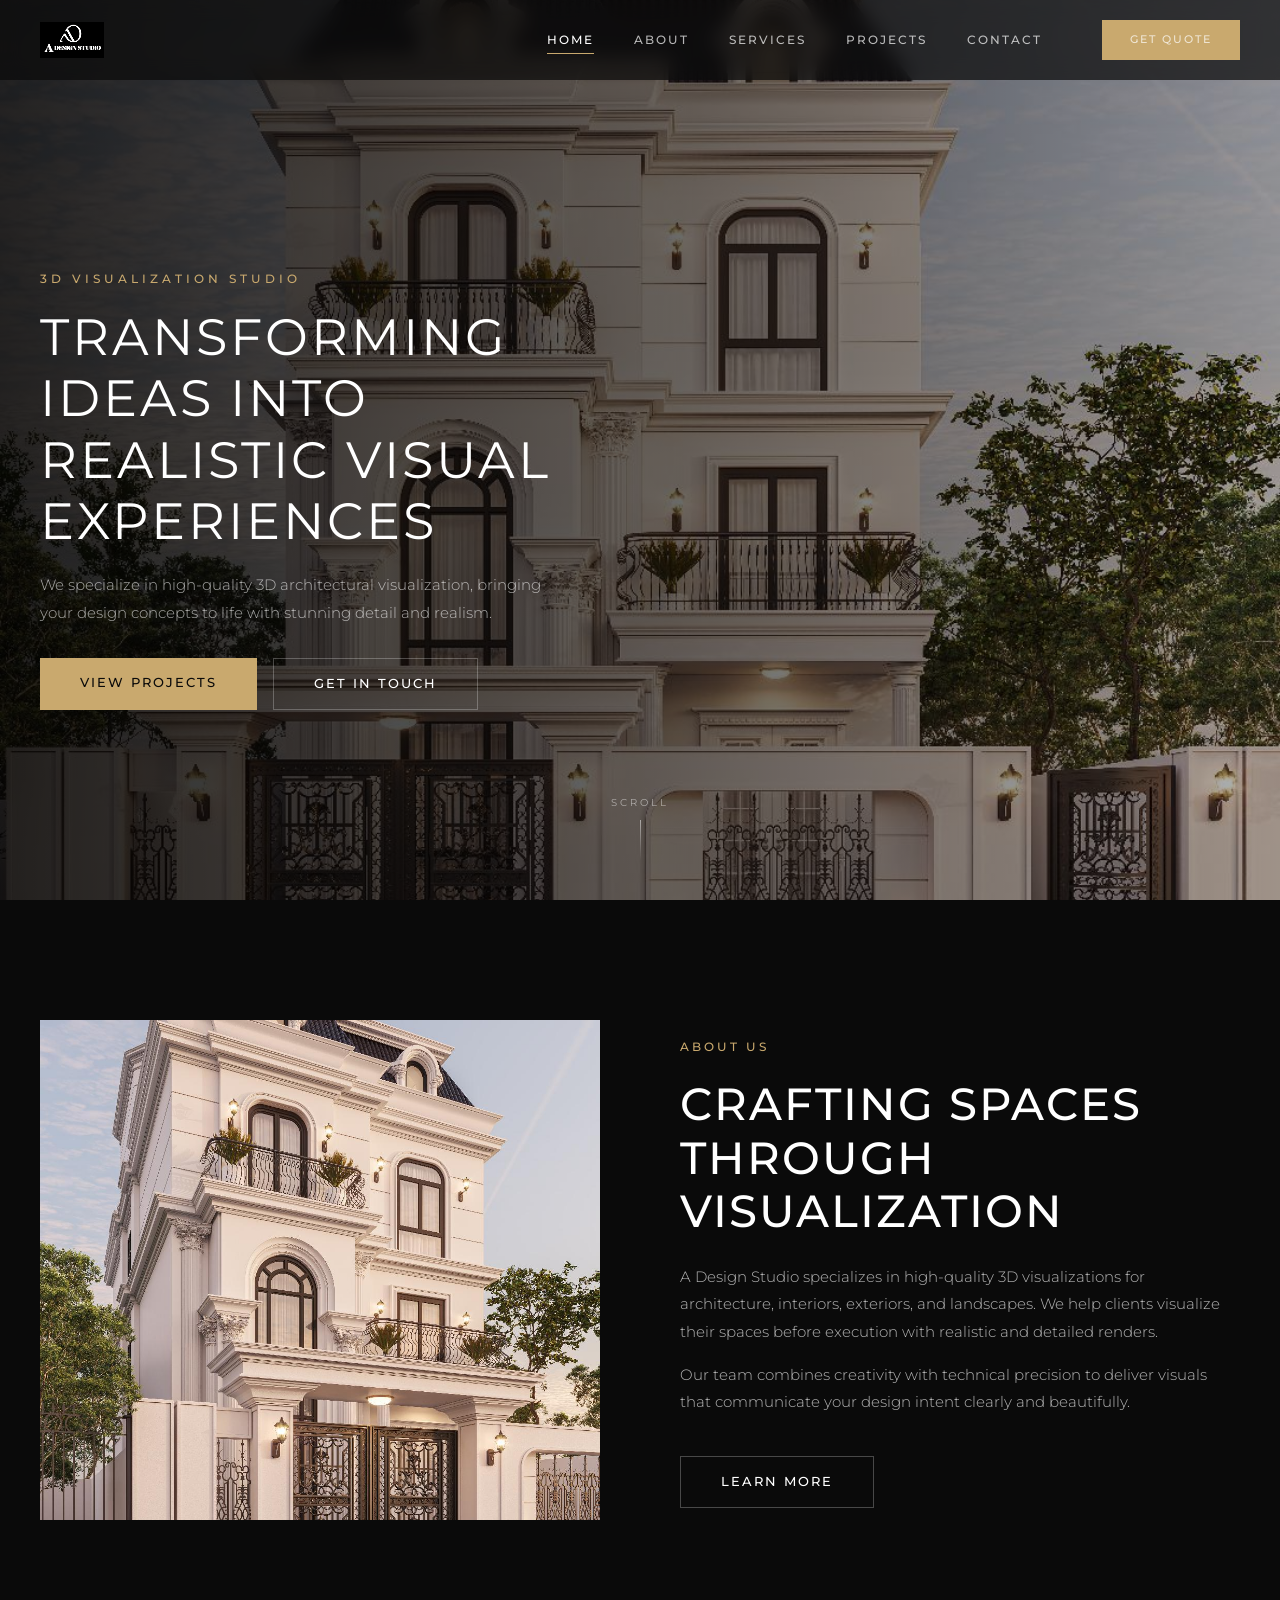
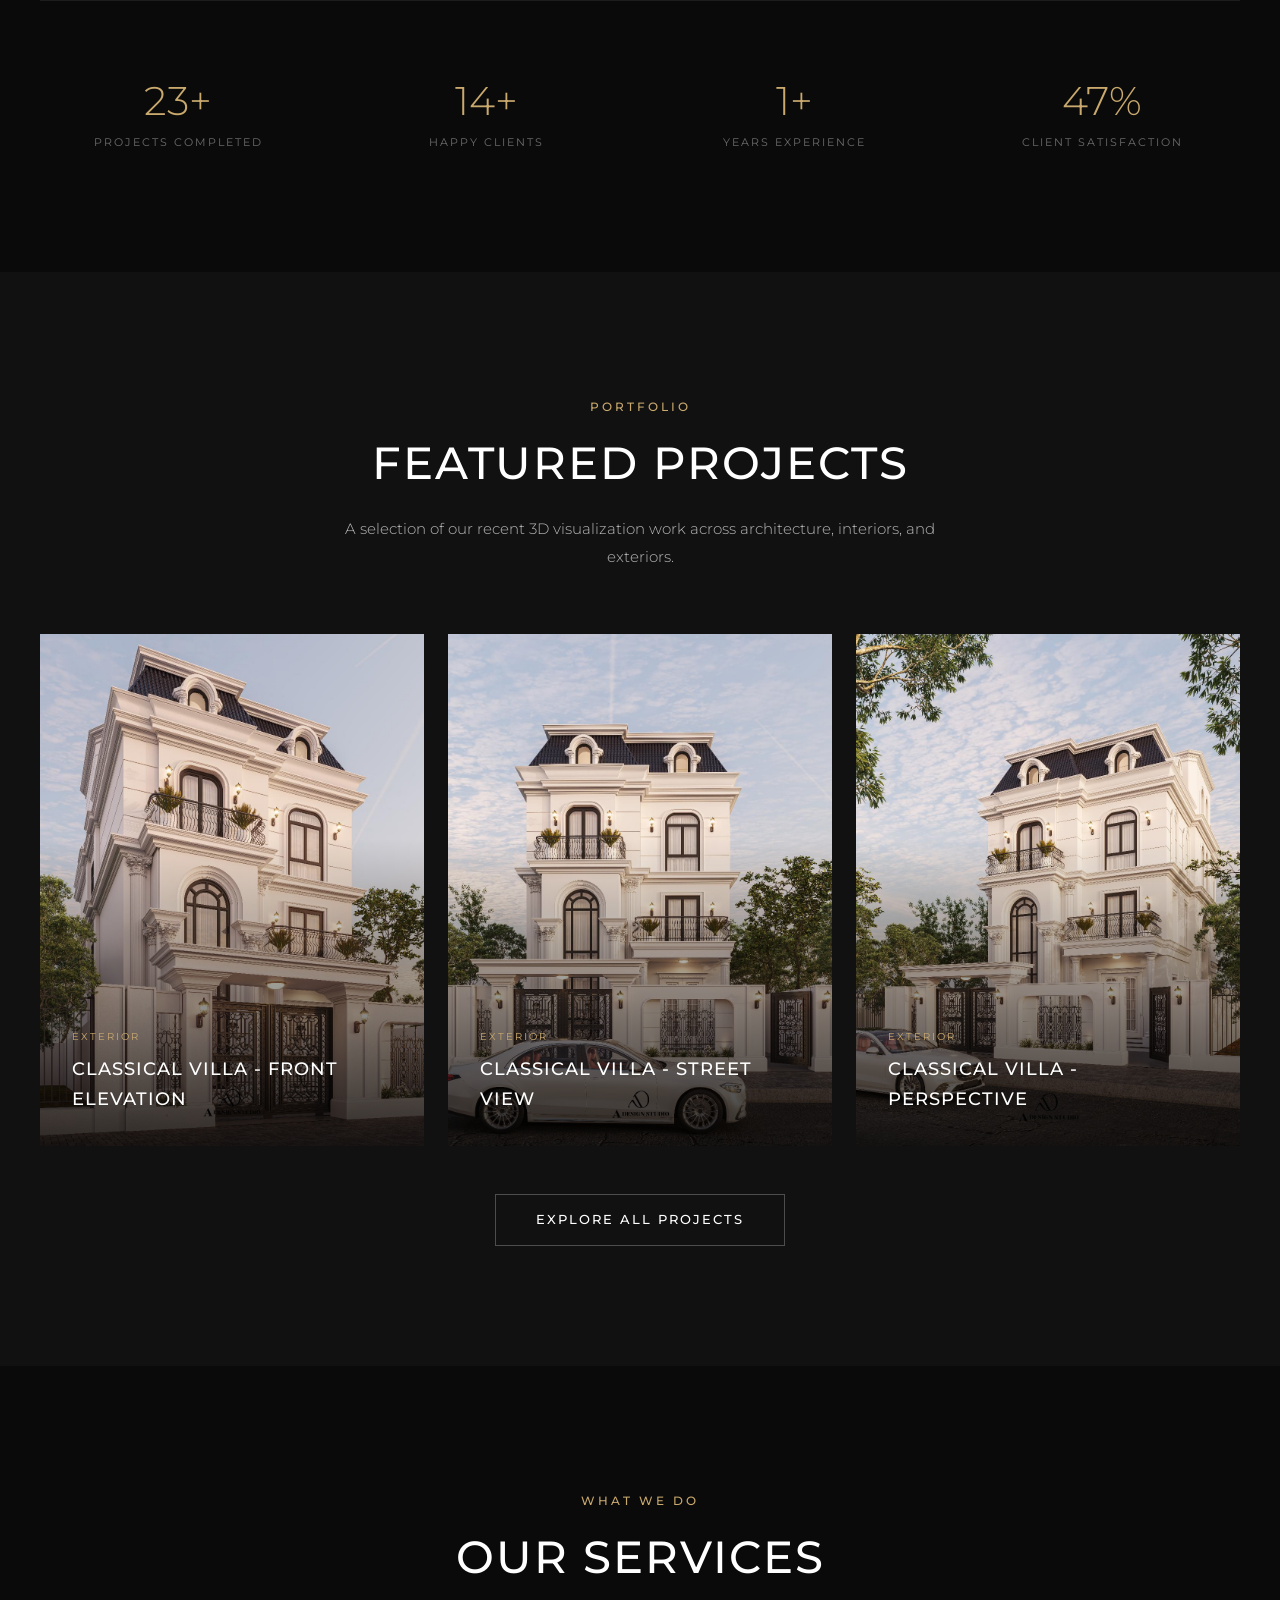
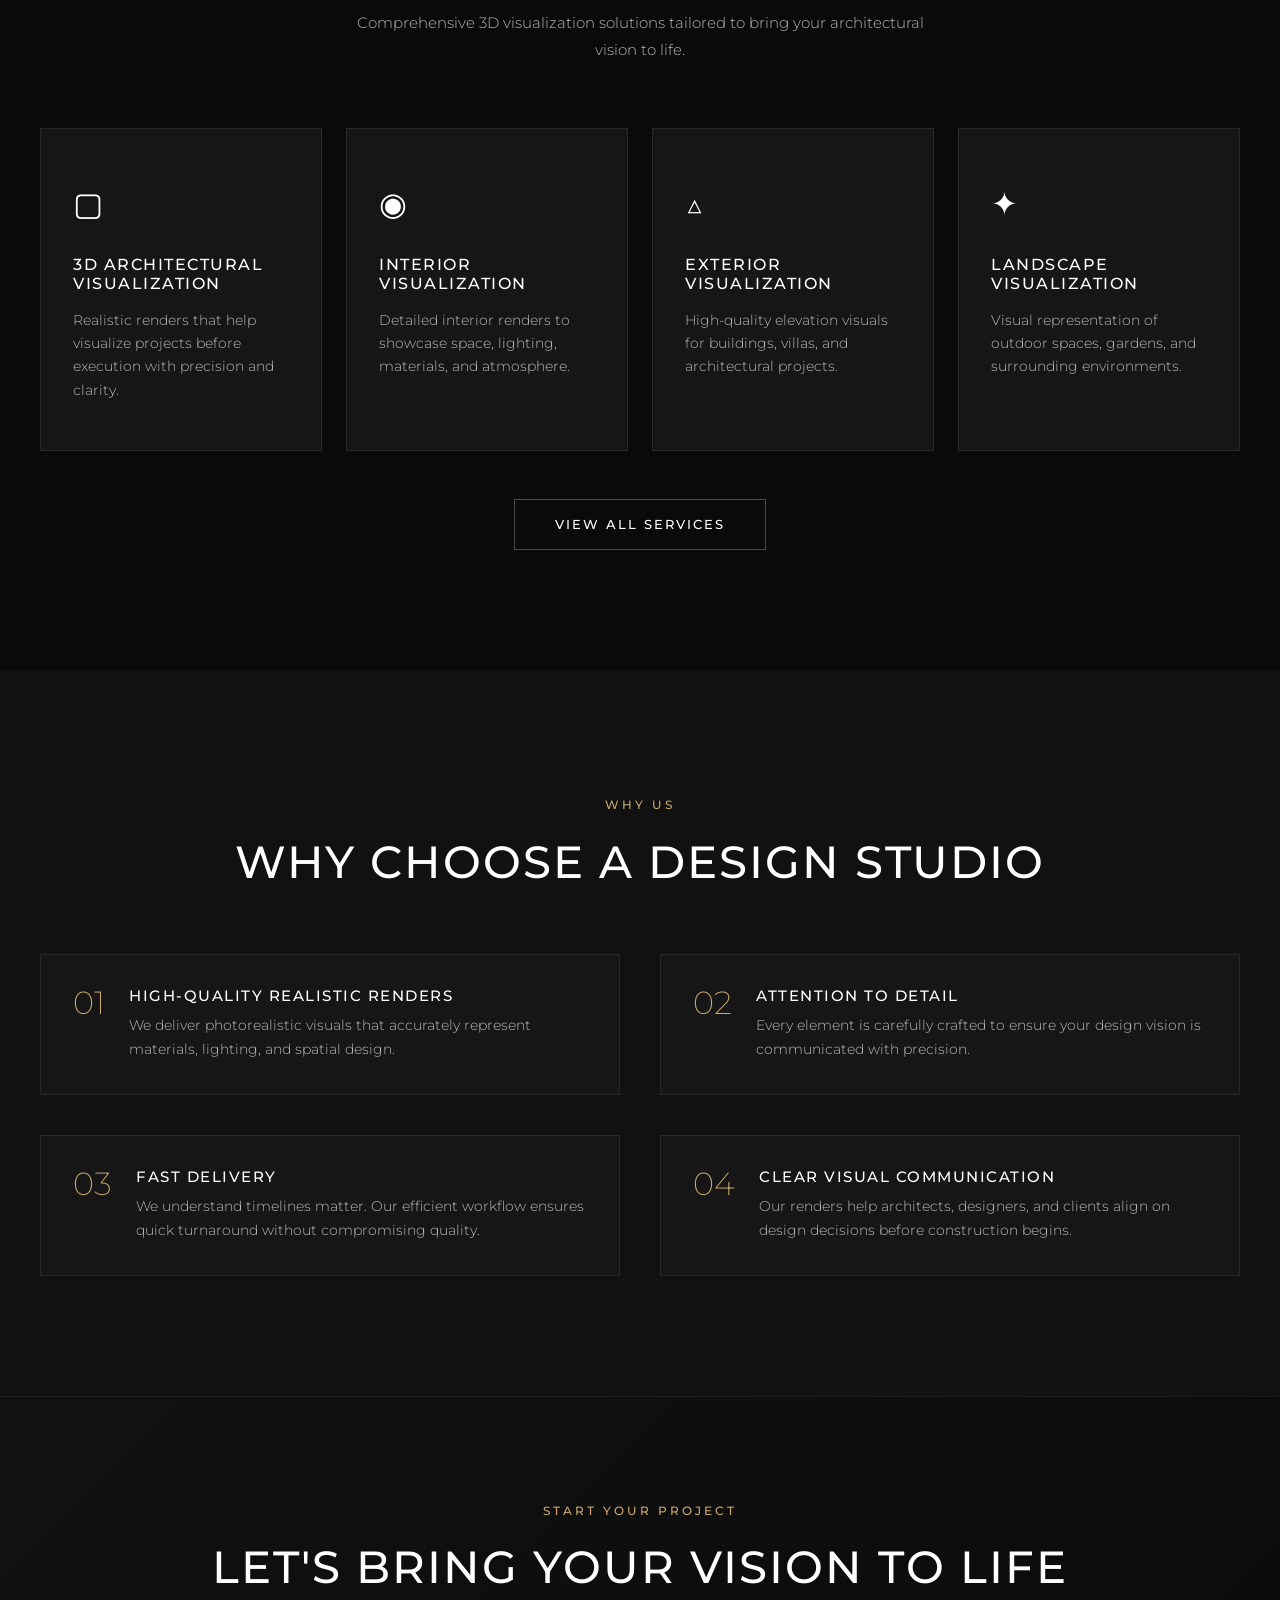
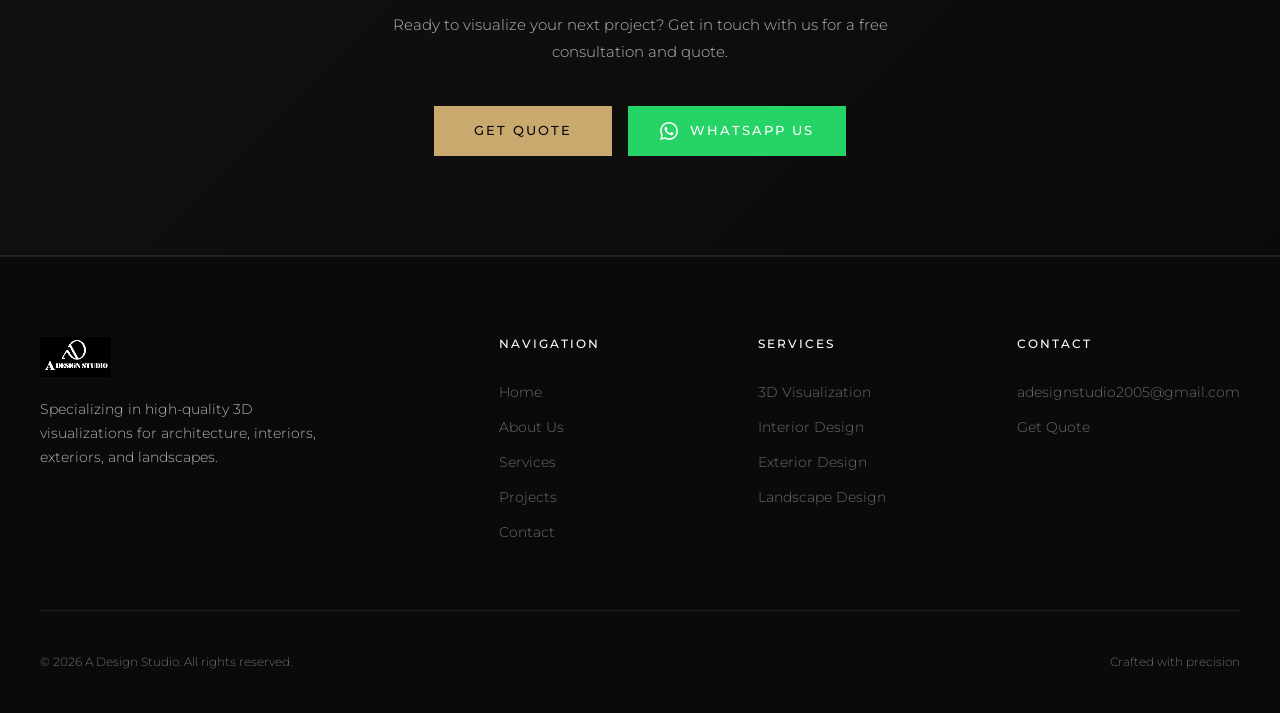
==== index.html @ 7d94bca8 "Add initial HTML structure and styles for the website, including About, Contact, Projects, Services " ====
<!DOCTYPE html>
<html lang="en">
<head>
  <meta charset="UTF-8">
  <meta name="viewport" content="width=device-width, initial-scale=1.0">
  <title>A Design Studio | 3D Architectural Visualization</title>
  <meta name="description" content="A Design Studio specializes in high-quality 3D visualizations for architecture, interiors, exteriors, and landscapes.">
  <link rel="preconnect" href="https://fonts.googleapis.com">
  <link rel="preconnect" href="https://fonts.gstatic.com" crossorigin>
  <link href="https://fonts.googleapis.com/css2?family=Montserrat:wght@200;300;400;500;600&display=swap" rel="stylesheet">
  <link rel="stylesheet" href="assets/css/style.css">
  <link rel="icon" href="assets/images/logo.jpg">
</head>
<body>

  <!-- Header -->
  <header class="header">
    <a href="index.html" class="header-logo">
      <img src="assets/images/logo.jpg" alt="A Design Studio">
    </a>
    <nav class="nav-links">
      <a href="index.html" class="active">Home</a>
      <a href="about.html">About</a>
      <a href="services.html">Services</a>
      <a href="projects.html">Projects</a>
      <a href="contact.html">Contact</a>
      <div class="nav-cta">
        <a href="contact.html" class="btn btn-primary">Get Quote</a>
      </div>
    </nav>
    <div class="hamburger">
      <span></span>
      <span></span>
      <span></span>
    </div>
  </header>

  <!-- Mobile Menu -->
  <div class="mobile-menu">
    <a href="index.html" class="active">Home</a>
    <a href="about.html">About</a>
    <a href="services.html">Services</a>
    <a href="projects.html">Projects</a>
    <a href="contact.html">Contact</a>
    <a href="contact.html" class="btn btn-primary" style="margin-top: 20px;">Get Quote</a>
  </div>

  <!-- Hero Section -->
  <section class="hero">
    <div class="hero-bg">
      <img src="assets/images/IMG_20260413_114241_477.jpg" alt="3D Architectural Visualization">
    </div>
    <div class="hero-content">
      <span class="hero-label">3D Visualization Studio</span>
      <h1>Transforming Ideas Into Realistic Visual Experiences</h1>
      <p>We specialize in high-quality 3D architectural visualization, bringing your design concepts to life with stunning detail and realism.</p>
      <div class="btn-group">
        <a href="projects.html" class="btn btn-primary">View Projects</a>
        <a href="contact.html" class="btn btn-outline">Get In Touch</a>
      </div>
    </div>
    <div class="scroll-indicator">
      <span>Scroll</span>
      <div class="line"></div>
    </div>
  </section>

  <!-- Studio Introduction -->
  <section class="section">
    <div class="container">
      <div class="intro-grid">
        <div class="intro-image fade-in-left">
          <img src="assets/images/IMG_20260413_114236_770.jpg" alt="A Design Studio Work">
        </div>
        <div class="intro-text fade-in-right">
          <span class="section-label">About Us</span>
          <h2>Crafting Spaces Through Visualization</h2>
          <p>A Design Studio specializes in high-quality 3D visualizations for architecture, interiors, exteriors, and landscapes. We help clients visualize their spaces before execution with realistic and detailed renders.</p>
          <p>Our team combines creativity with technical precision to deliver visuals that communicate your design intent clearly and beautifully.</p>
          <a href="about.html" class="btn btn-outline">Learn More</a>
        </div>
      </div>

      <!-- Stats -->
      <div class="stats-row">
        <div class="stat-item fade-in delay-1">
          <div class="stat-number" data-count="50" data-suffix="+">0</div>
          <div class="stat-label">Projects Completed</div>
        </div>
        <div class="stat-item fade-in delay-2">
          <div class="stat-number" data-count="30" data-suffix="+">0</div>
          <div class="stat-label">Happy Clients</div>
        </div>
        <div class="stat-item fade-in delay-3">
          <div class="stat-number" data-count="3" data-suffix="+">0</div>
          <div class="stat-label">Years Experience</div>
        </div>
        <div class="stat-item fade-in delay-4">
          <div class="stat-number" data-count="100" data-suffix="%">0</div>
          <div class="stat-label">Client Satisfaction</div>
        </div>
      </div>
    </div>
  </section>

  <!-- Featured Projects -->
  <section class="section section-alt">
    <div class="container">
      <div class="section-header center fade-in">
        <span class="section-label">Portfolio</span>
        <h2 class="section-title">Featured Projects</h2>
        <p class="section-desc">A selection of our recent 3D visualization work across architecture, interiors, and exteriors.</p>
      </div>
      <div class="projects-showcase">
        <div class="project-card fade-in delay-1">
          <img src="assets/images/IMG_20260413_114236_770.jpg" alt="Interior Visualization">
          <div class="project-overlay">
            <span class="project-category">Exterior</span>
            <span class="project-title">Classical Villa - Front Elevation</span>
          </div>
        </div>
        <div class="project-card fade-in delay-2">
          <img src="assets/images/IMG_20260413_114241_477.jpg" alt="Exterior Visualization">
          <div class="project-overlay">
            <span class="project-category">Exterior</span>
            <span class="project-title">Classical Villa - Street View</span>
          </div>
        </div>
        <div class="project-card fade-in delay-3">
          <img src="assets/images/IMG_20260413_152232_942.jpg" alt="Landscape Visualization">
          <div class="project-overlay">
            <span class="project-category">Exterior</span>
            <span class="project-title">Classical Villa - Perspective</span>
          </div>
        </div>
      </div>
      <div style="text-align: center; margin-top: 48px;" class="fade-in">
        <a href="projects.html" class="btn btn-outline">Explore All Projects</a>
      </div>
    </div>
  </section>

  <!-- Services Snapshot -->
  <section class="section">
    <div class="container">
      <div class="section-header center fade-in">
        <span class="section-label">What We Do</span>
        <h2 class="section-title">Our Services</h2>
        <p class="section-desc">Comprehensive 3D visualization solutions tailored to bring your architectural vision to life.</p>
      </div>
      <div class="services-grid">
        <div class="service-card fade-in delay-1">
          <span class="service-icon">&#9634;</span>
          <h3>3D Architectural Visualization</h3>
          <p>Realistic renders that help visualize projects before execution with precision and clarity.</p>
        </div>
        <div class="service-card fade-in delay-2">
          <span class="service-icon">&#9673;</span>
          <h3>Interior Visualization</h3>
          <p>Detailed interior renders to showcase space, lighting, materials, and atmosphere.</p>
        </div>
        <div class="service-card fade-in delay-3">
          <span class="service-icon">&#9651;</span>
          <h3>Exterior Visualization</h3>
          <p>High-quality elevation visuals for buildings, villas, and architectural projects.</p>
        </div>
        <div class="service-card fade-in delay-4">
          <span class="service-icon">&#10022;</span>
          <h3>Landscape Visualization</h3>
          <p>Visual representation of outdoor spaces, gardens, and surrounding environments.</p>
        </div>
      </div>
      <div style="text-align: center; margin-top: 48px;" class="fade-in">
        <a href="services.html" class="btn btn-outline">View All Services</a>
      </div>
    </div>
  </section>

  <!-- Why Choose Us -->
  <section class="section section-alt">
    <div class="container">
      <div class="section-header center fade-in">
        <span class="section-label">Why Us</span>
        <h2 class="section-title">Why Choose A Design Studio</h2>
      </div>
      <div class="features-grid">
        <div class="feature-item fade-in delay-1">
          <span class="feature-num">01</span>
          <div class="feature-content">
            <h3>High-Quality Realistic Renders</h3>
            <p>We deliver photorealistic visuals that accurately represent materials, lighting, and spatial design.</p>
          </div>
        </div>
        <div class="feature-item fade-in delay-2">
          <span class="feature-num">02</span>
          <div class="feature-content">
            <h3>Attention to Detail</h3>
            <p>Every element is carefully crafted to ensure your design vision is communicated with precision.</p>
          </div>
        </div>
        <div class="feature-item fade-in delay-3">
          <span class="feature-num">03</span>
          <div class="feature-content">
            <h3>Fast Delivery</h3>
            <p>We understand timelines matter. Our efficient workflow ensures quick turnaround without compromising quality.</p>
          </div>
        </div>
        <div class="feature-item fade-in delay-4">
          <span class="feature-num">04</span>
          <div class="feature-content">
            <h3>Clear Visual Communication</h3>
            <p>Our renders help architects, designers, and clients align on design decisions before construction begins.</p>
          </div>
        </div>
      </div>
    </div>
  </section>

  <!-- CTA Banner -->
  <section class="cta-banner">
    <div class="container fade-in">
      <span class="section-label">Start Your Project</span>
      <h2>Let's Bring Your Vision to Life</h2>
      <p>Ready to visualize your next project? Get in touch with us for a free consultation and quote.</p>
      <div class="btn-group" style="justify-content: center;">
        <a href="contact.html" class="btn btn-primary">Get Quote</a>
        <a href="https://wa.me/919427171408" target="_blank" class="whatsapp-btn">
          <svg width="18" height="18" viewBox="0 0 24 24" fill="currentColor"><path d="M17.472 14.382c-.297-.149-1.758-.867-2.03-.967-.273-.099-.471-.148-.67.15-.197.297-.767.966-.94 1.164-.173.199-.347.223-.644.075-.297-.15-1.255-.463-2.39-1.475-.883-.788-1.48-1.761-1.653-2.059-.173-.297-.018-.458.13-.606.134-.133.298-.347.446-.52.149-.174.198-.298.298-.497.099-.198.05-.371-.025-.52-.075-.149-.669-1.612-.916-2.207-.242-.579-.487-.5-.669-.51-.173-.008-.371-.01-.57-.01-.198 0-.52.074-.792.372-.272.297-1.04 1.016-1.04 2.479 0 1.462 1.065 2.875 1.213 3.074.149.198 2.096 3.2 5.077 4.487.709.306 1.262.489 1.694.625.712.227 1.36.195 1.871.118.571-.085 1.758-.719 2.006-1.413.248-.694.248-1.289.173-1.413-.074-.124-.272-.198-.57-.347m-5.421 7.403h-.004a9.87 9.87 0 01-5.031-1.378l-.361-.214-3.741.982.998-3.648-.235-.374a9.86 9.86 0 01-1.51-5.26c.001-5.45 4.436-9.884 9.888-9.884 2.64 0 5.122 1.03 6.988 2.898a9.825 9.825 0 012.893 6.994c-.003 5.45-4.437 9.884-9.885 9.884m8.413-18.297A11.815 11.815 0 0012.05 0C5.495 0 .16 5.335.157 11.892c0 2.096.547 4.142 1.588 5.945L.057 24l6.305-1.654a11.882 11.882 0 005.683 1.448h.005c6.554 0 11.89-5.335 11.893-11.893a11.821 11.821 0 00-3.48-8.413z"/></svg>
          WhatsApp Us
        </a>
      </div>
    </div>
  </section>

  <!-- Footer -->
  <footer class="footer">
    <div class="container">
      <div class="footer-grid">
        <div class="footer-brand">
          <img src="assets/images/logo.jpg" alt="A Design Studio">
          <p>Specializing in high-quality 3D visualizations for architecture, interiors, exteriors, and landscapes.</p>
        </div>
        <div class="footer-col">
          <h4>Navigation</h4>
          <a href="index.html">Home</a>
          <a href="about.html">About Us</a>
          <a href="services.html">Services</a>
          <a href="projects.html">Projects</a>
          <a href="contact.html">Contact</a>
        </div>
        <div class="footer-col">
          <h4>Services</h4>
          <a href="services.html">3D Visualization</a>
          <a href="services.html">Interior Design</a>
          <a href="services.html">Exterior Design</a>
          <a href="services.html">Landscape Design</a>
        </div>
        <div class="footer-col">
          <h4>Contact</h4>
          <a href="mailto:adesignstudio2005@gmail.com">adesignstudio2005@gmail.com</a>
          <a href="contact.html">Get Quote</a>
        </div>
      </div>
      <div class="footer-bottom">
        <p>&copy; 2026 A Design Studio. All rights reserved.</p>
        <p>Crafted with precision</p>
      </div>
    </div>
  </footer>

  <script src="assets/js/main.js"></script>
</body>
</html>
---- assets/css/style.css ----
/* ========================================
   A DESIGN STUDIO - Main Stylesheet
   Dark, Minimal, Luxury Aesthetic
   ======================================== */

/* --- Reset & Base --- */
*, *::before, *::after {
  margin: 0;
  padding: 0;
  box-sizing: border-box;
}

:root {
  --bg-primary: #0a0a0a;
  --bg-secondary: #111111;
  --bg-card: #161616;
  --text-primary: #ffffff;
  --text-secondary: rgba(255, 255, 255, 0.7);
  --text-muted: rgba(255, 255, 255, 0.4);
  --accent: #c9a96e;
  --accent-hover: #dbbe85;
  --border: rgba(255, 255, 255, 0.08);
  --font: 'Montserrat', Arial, sans-serif;
  --transition: 0.3s ease;
  --header-height: 80px;
}

html {
  scroll-behavior: smooth;
  font-size: 16px;
}

body {
  font-family: var(--font);
  background: var(--bg-primary);
  color: var(--text-primary);
  line-height: 1.7;
  overflow-x: hidden;
  -webkit-font-smoothing: antialiased;
}

a {
  text-decoration: none;
  color: inherit;
  transition: color var(--transition);
}

ul, ol {
  list-style: none;
}

img {
  max-width: 100%;
  display: block;
}

.container {
  max-width: 1280px;
  margin: 0 auto;
  padding: 0 40px;
}

/* --- Typography --- */
h1, h2, h3, h4, h5 {
  font-weight: 500;
  line-height: 1.2;
  letter-spacing: 1px;
}

h1 {
  font-size: clamp(2.2rem, 5vw, 4rem);
  text-transform: uppercase;
  letter-spacing: 3px;
}

h2 {
  font-size: clamp(1.8rem, 3.5vw, 2.8rem);
  text-transform: uppercase;
  letter-spacing: 2px;
}

h3 {
  font-size: clamp(1.1rem, 2vw, 1.4rem);
  text-transform: uppercase;
  letter-spacing: 1.5px;
}

p {
  color: var(--text-secondary);
  font-weight: 300;
  font-size: 0.95rem;
  line-height: 1.8;
}

.section-label {
  font-size: 0.75rem;
  text-transform: uppercase;
  letter-spacing: 3px;
  color: var(--accent);
  font-weight: 500;
  margin-bottom: 20px;
  display: inline-block;
}

.section-title {
  margin-bottom: 24px;
}

.section-desc {
  max-width: 600px;
}

/* --- Buttons --- */
.btn {
  display: inline-block;
  padding: 14px 40px;
  font-family: var(--font);
  font-size: 0.8rem;
  font-weight: 500;
  text-transform: uppercase;
  letter-spacing: 2px;
  border: none;
  cursor: pointer;
  transition: all var(--transition);
}

.btn-primary {
  background: var(--accent);
  color: var(--bg-primary);
}

.btn-primary:hover {
  background: var(--accent-hover);
}

.btn-outline {
  background: transparent;
  color: var(--text-primary);
  border: 1px solid rgba(255, 255, 255, 0.25);
}

.btn-outline:hover {
  border-color: var(--accent);
  color: var(--accent);
}

.btn-group {
  display: flex;
  gap: 16px;
  flex-wrap: wrap;
}

/* --- Header / Navigation --- */
.header {
  position: fixed;
  top: 0;
  left: 0;
  width: 100%;
  z-index: 1000;
  padding: 0 40px;
  height: var(--header-height);
  display: flex;
  align-items: center;
  justify-content: space-between;
  background: rgba(10, 10, 10, 0.7);
  backdrop-filter: blur(10px);
  transition: background var(--transition), box-shadow var(--transition);
}

.header.scrolled {
  background: rgba(10, 10, 10, 0.95);
  backdrop-filter: blur(20px);
  box-shadow: 0 1px 0 var(--border);
}

.header-logo img {
  height: 36px;
  filter: invert(1) brightness(2);
  transition: opacity var(--transition);
}

.header-logo:hover img {
  opacity: 0.8;
}

.nav-links {
  display: flex;
  align-items: center;
  gap: 40px;
}

.nav-links a {
  font-size: 0.75rem;
  text-transform: uppercase;
  letter-spacing: 2px;
  font-weight: 500;
  color: var(--text-secondary);
  position: relative;
  padding: 4px 0;
}

.nav-links a::after {
  content: '';
  position: absolute;
  bottom: 0;
  left: 0;
  width: 0;
  height: 1px;
  background: var(--accent);
  transition: width var(--transition);
}

.nav-links a:hover,
.nav-links a.active {
  color: var(--text-primary);
}

.nav-links a:hover::after,
.nav-links a.active::after {
  width: 100%;
}

.nav-cta {
  margin-left: 20px;
}

.nav-cta .btn {
  padding: 10px 28px;
  font-size: 0.7rem;
}

/* Hamburger */
.hamburger {
  display: none;
  flex-direction: column;
  justify-content: center;
  align-items: center;
  width: 32px;
  height: 32px;
  cursor: pointer;
  gap: 6px;
  z-index: 1001;
}

.hamburger span {
  display: block;
  width: 24px;
  height: 1.5px;
  background: var(--text-primary);
  transition: all var(--transition);
  transform-origin: center;
}

.hamburger.active span:nth-child(1) {
  transform: rotate(45deg) translate(5px, 5px);
}

.hamburger.active span:nth-child(2) {
  opacity: 0;
}

.hamburger.active span:nth-child(3) {
  transform: rotate(-45deg) translate(5px, -5px);
}

/* Mobile menu */
.mobile-menu {
  display: none;
  position: fixed;
  top: 0;
  left: 0;
  width: 100%;
  height: 100vh;
  background: rgba(10, 10, 10, 0.98);
  backdrop-filter: blur(20px);
  z-index: 999;
  flex-direction: column;
  align-items: center;
  justify-content: center;
  gap: 36px;
  opacity: 0;
  pointer-events: none;
  transition: opacity 0.4s ease;
}

.mobile-menu.open {
  opacity: 1;
  pointer-events: all;
}

.mobile-menu a {
  font-size: 1.4rem;
  text-transform: uppercase;
  letter-spacing: 4px;
  font-weight: 400;
  color: var(--text-secondary);
  transition: color var(--transition);
}

.mobile-menu a:hover,
.mobile-menu a.active {
  color: var(--accent);
}

/* --- Hero Section --- */
.hero {
  position: relative;
  height: 100vh;
  min-height: 600px;
  display: flex;
  align-items: center;
  justify-content: flex-start;
  padding-top: var(--header-height);
  overflow: hidden;
}

.hero-bg {
  position: absolute;
  inset: 0;
  z-index: 0;
}

.hero-bg img {
  width: 100%;
  height: 100%;
  object-fit: cover;
  object-position: center;
}

.hero-bg::after {
  content: '';
  position: absolute;
  inset: 0;
  background: linear-gradient(
    to right,
    rgba(0, 0, 0, 0.85) 0%,
    rgba(0, 0, 0, 0.6) 50%,
    rgba(0, 0, 0, 0.3) 100%
  );
}

.hero-content {
  position: relative;
  z-index: 1;
  max-width: 700px;
  padding: 0 40px;
}

.hero-label {
  font-size: 0.72rem;
  text-transform: uppercase;
  letter-spacing: 4px;
  color: var(--accent);
  font-weight: 500;
  margin-bottom: 16px;
  display: block;
}

.hero h1 {
  margin-bottom: 20px;
  font-weight: 400;
  font-size: clamp(1.8rem, 4vw, 3.2rem);
}

.hero p {
  font-size: 0.95rem;
  max-width: 520px;
  margin-bottom: 32px;
  color: rgba(255, 255, 255, 0.65);
}

.hero .btn-group {
  margin-top: 8px;
}

/* Hero scroll indicator */
.scroll-indicator {
  position: absolute;
  bottom: 40px;
  left: 50%;
  transform: translateX(-50%);
  z-index: 1;
  display: flex;
  flex-direction: column;
  align-items: center;
  gap: 8px;
  opacity: 0.5;
  animation: pulse 2s ease-in-out infinite;
}

.scroll-indicator span {
  font-size: 0.65rem;
  text-transform: uppercase;
  letter-spacing: 3px;
}

.scroll-indicator .line {
  width: 1px;
  height: 40px;
  background: linear-gradient(to bottom, var(--text-primary), transparent);
}

@keyframes pulse {
  0%, 100% { opacity: 0.5; }
  50% { opacity: 1; }
}

/* --- Sections --- */
.section {
  padding: 120px 0;
}

.section-alt {
  background: var(--bg-secondary);
}

.section-header {
  margin-bottom: 64px;
}

.section-header.center {
  text-align: center;
}

.section-header.center .section-desc {
  margin: 0 auto;
}

/* --- Studio Intro (Home) --- */
.intro-grid {
  display: grid;
  grid-template-columns: 1fr 1fr;
  gap: 80px;
  align-items: center;
}

.intro-image {
  position: relative;
  overflow: hidden;
}

.intro-image img {
  width: 100%;
  height: 500px;
  object-fit: cover;
  transition: transform 0.6s ease;
}

.intro-image:hover img {
  transform: scale(1.03);
}

.intro-image::before {
  content: '';
  position: absolute;
  top: -20px;
  left: -20px;
  width: 100px;
  height: 100px;
  border-top: 1px solid var(--accent);
  border-left: 1px solid var(--accent);
  z-index: 1;
  opacity: 0.4;
}

.intro-text h2 {
  margin-bottom: 24px;
}

.intro-text p {
  margin-bottom: 16px;
}

.intro-text .btn {
  margin-top: 24px;
}

/* Stats */
.stats-row {
  display: grid;
  grid-template-columns: repeat(4, 1fr);
  gap: 32px;
  margin-top: 80px;
  padding-top: 80px;
  border-top: 1px solid var(--border);
}

.stat-item {
  text-align: center;
}

.stat-number {
  font-size: 2.5rem;
  font-weight: 300;
  color: var(--accent);
  line-height: 1;
  margin-bottom: 12px;
}

.stat-label {
  font-size: 0.7rem;
  text-transform: uppercase;
  letter-spacing: 2px;
  color: var(--text-muted);
}

/* --- Services Snapshot (Home) --- */
.services-grid {
  display: grid;
  grid-template-columns: repeat(4, 1fr);
  gap: 24px;
}

.service-card {
  background: var(--bg-card);
  padding: 48px 32px;
  border: 1px solid var(--border);
  transition: all var(--transition);
  position: relative;
  overflow: hidden;
}

.service-card::before {
  content: '';
  position: absolute;
  top: 0;
  left: 0;
  width: 100%;
  height: 2px;
  background: var(--accent);
  transform: scaleX(0);
  transform-origin: left;
  transition: transform var(--transition);
}

.service-card:hover {
  border-color: rgba(255, 255, 255, 0.15);
  transform: translateY(-4px);
}

.service-card:hover::before {
  transform: scaleX(1);
}

.service-icon {
  font-size: 2rem;
  margin-bottom: 24px;
  display: block;
}

.service-card h3 {
  margin-bottom: 16px;
  font-size: 1rem;
}

.service-card p {
  font-size: 0.85rem;
  line-height: 1.7;
}

/* --- Featured Projects (Home) --- */
.projects-showcase {
  display: grid;
  grid-template-columns: repeat(3, 1fr);
  gap: 24px;
}

.project-card {
  position: relative;
  overflow: hidden;
  cursor: pointer;
  aspect-ratio: 3/4;
}

.project-card img {
  width: 100%;
  height: 100%;
  object-fit: cover;
  transition: transform 0.6s ease;
}

.project-card:hover img {
  transform: scale(1.05);
}

.project-overlay {
  position: absolute;
  inset: 0;
  background: linear-gradient(to top, rgba(0, 0, 0, 0.8) 0%, transparent 60%);
  display: flex;
  flex-direction: column;
  justify-content: flex-end;
  padding: 32px;
  transition: background var(--transition);
}

.project-card:hover .project-overlay {
  background: linear-gradient(to top, rgba(0, 0, 0, 0.9) 0%, rgba(0, 0, 0, 0.2) 60%);
}

.project-category {
  font-size: 0.65rem;
  text-transform: uppercase;
  letter-spacing: 2px;
  color: var(--accent);
  margin-bottom: 8px;
}

.project-title {
  font-size: 1.1rem;
  text-transform: uppercase;
  letter-spacing: 1px;
  font-weight: 500;
}

/* --- Why Choose Us --- */
.features-grid {
  display: grid;
  grid-template-columns: repeat(2, 1fr);
  gap: 40px;
}

.feature-item {
  display: flex;
  gap: 24px;
  padding: 32px;
  background: var(--bg-card);
  border: 1px solid var(--border);
  transition: border-color var(--transition);
}

.feature-item:hover {
  border-color: rgba(255, 255, 255, 0.15);
}

.feature-num {
  font-size: 2rem;
  font-weight: 200;
  color: var(--accent);
  line-height: 1;
  flex-shrink: 0;
}

.feature-content h3 {
  margin-bottom: 8px;
  font-size: 0.95rem;
}

.feature-content p {
  font-size: 0.85rem;
}

/* --- CTA Banner --- */
.cta-banner {
  padding: 100px 0;
  text-align: center;
  position: relative;
  overflow: hidden;
}

.cta-banner::before {
  content: '';
  position: absolute;
  inset: 0;
  background: linear-gradient(135deg, var(--bg-secondary), var(--bg-primary));
  border-top: 1px solid var(--border);
  border-bottom: 1px solid var(--border);
}

.cta-banner .container {
  position: relative;
  z-index: 1;
}

.cta-banner h2 {
  margin-bottom: 16px;
}

.cta-banner p {
  margin-bottom: 40px;
  max-width: 500px;
  margin-left: auto;
  margin-right: auto;
}

/* --- About Page --- */
.page-hero {
  height: 50vh;
  min-height: 400px;
  display: flex;
  align-items: center;
  justify-content: center;
  text-align: center;
  position: relative;
  background: var(--bg-secondary);
  padding-top: var(--header-height);
}

.page-hero::after {
  content: '';
  position: absolute;
  bottom: 0;
  left: 50%;
  transform: translateX(-50%);
  width: 1px;
  height: 60px;
  background: linear-gradient(to bottom, var(--accent), transparent);
}

.page-hero h1 {
  margin-bottom: 16px;
}

.page-hero p {
  font-size: 1rem;
  max-width: 500px;
}

.about-content {
  display: grid;
  grid-template-columns: 1fr 1fr;
  gap: 80px;
  align-items: start;
}

.about-text h2 {
  margin-bottom: 24px;
}

.about-text p {
  margin-bottom: 20px;
}

.expertise-list {
  display: grid;
  grid-template-columns: 1fr 1fr;
  gap: 20px;
  margin-top: 32px;
}

.expertise-item {
  padding: 24px;
  background: var(--bg-card);
  border: 1px solid var(--border);
}

.expertise-item h3 {
  font-size: 0.85rem;
  margin-bottom: 8px;
}

.expertise-item p {
  font-size: 0.8rem;
}

.vision-section {
  text-align: center;
  max-width: 800px;
  margin: 0 auto;
}

.vision-section h2 {
  margin-bottom: 24px;
}

.vision-section .divider {
  width: 60px;
  height: 1px;
  background: var(--accent);
  margin: 0 auto 32px;
}

/* --- Services Page --- */
.service-detail {
  display: grid;
  grid-template-columns: 1fr 1fr;
  gap: 80px;
  align-items: center;
  padding: 80px 0;
  border-bottom: 1px solid var(--border);
}

.service-detail:last-child {
  border-bottom: none;
}

.service-detail.reverse {
  direction: rtl;
}

.service-detail.reverse > * {
  direction: ltr;
}

.service-detail-img {
  overflow: hidden;
}

.service-detail-img img {
  width: 100%;
  height: 400px;
  object-fit: cover;
  transition: transform 0.6s ease;
}

.service-detail-img:hover img {
  transform: scale(1.03);
}

.service-detail-text .section-label {
  margin-bottom: 16px;
}

.service-detail-text h2 {
  font-size: clamp(1.4rem, 2.5vw, 2rem);
  margin-bottom: 20px;
}

.service-detail-text p {
  margin-bottom: 16px;
}

.service-features {
  margin-top: 24px;
}

.service-features li {
  padding: 8px 0;
  color: var(--text-secondary);
  font-size: 0.9rem;
  font-weight: 300;
  display: flex;
  align-items: center;
  gap: 12px;
}

.service-features li::before {
  content: '';
  width: 20px;
  height: 1px;
  background: var(--accent);
  flex-shrink: 0;
}

/* --- Projects / Portfolio Page --- */
.filter-bar {
  display: flex;
  justify-content: center;
  gap: 8px;
  margin-bottom: 48px;
  flex-wrap: wrap;
}

.filter-btn {
  padding: 10px 28px;
  font-family: var(--font);
  font-size: 0.7rem;
  text-transform: uppercase;
  letter-spacing: 2px;
  font-weight: 500;
  background: transparent;
  color: var(--text-muted);
  border: 1px solid var(--border);
  cursor: pointer;
  transition: all var(--transition);
}

.filter-btn:hover,
.filter-btn.active {
  color: var(--text-primary);
  border-color: var(--accent);
  background: rgba(201, 169, 110, 0.08);
}

.portfolio-grid {
  display: grid;
  grid-template-columns: repeat(3, 1fr);
  gap: 20px;
}

.portfolio-item {
  position: relative;
  overflow: hidden;
  cursor: pointer;
  aspect-ratio: 4/5;
  transition: opacity 0.3s ease, transform 0.3s ease;
}

.portfolio-item img {
  width: 100%;
  height: 100%;
  object-fit: cover;
  transition: transform 0.6s ease;
}

.portfolio-item:hover img {
  transform: scale(1.05);
}

.portfolio-info {
  position: absolute;
  inset: 0;
  background: linear-gradient(to top, rgba(0, 0, 0, 0.85) 0%, transparent 50%);
  display: flex;
  flex-direction: column;
  justify-content: flex-end;
  padding: 28px;
  opacity: 0;
  transition: opacity var(--transition);
}

.portfolio-item:hover .portfolio-info {
  opacity: 1;
}

.portfolio-info .project-category {
  margin-bottom: 6px;
}

.portfolio-info .project-title {
  font-size: 1rem;
}

/* Lightbox */
.lightbox {
  position: fixed;
  inset: 0;
  z-index: 2000;
  background: rgba(0, 0, 0, 0.95);
  display: flex;
  align-items: center;
  justify-content: center;
  opacity: 0;
  pointer-events: none;
  transition: opacity 0.4s ease;
}

.lightbox.active {
  opacity: 1;
  pointer-events: all;
}

.lightbox img {
  max-width: 90%;
  max-height: 90vh;
  object-fit: contain;
}

.lightbox-close {
  position: absolute;
  top: 24px;
  right: 32px;
  font-size: 1.5rem;
  color: var(--text-primary);
  cursor: pointer;
  background: none;
  border: none;
  font-family: var(--font);
  font-weight: 300;
  width: 48px;
  height: 48px;
  display: flex;
  align-items: center;
  justify-content: center;
  transition: opacity var(--transition);
}

.lightbox-close:hover {
  opacity: 0.6;
}

/* --- Contact Page --- */
.contact-grid {
  display: grid;
  grid-template-columns: 1fr 1fr;
  gap: 80px;
}

.contact-info-item {
  margin-bottom: 40px;
}

.contact-info-item h3 {
  font-size: 0.85rem;
  margin-bottom: 12px;
  color: var(--accent);
}

.contact-info-item p {
  font-size: 0.95rem;
}

.contact-info-item a {
  color: var(--text-secondary);
  transition: color var(--transition);
}

.contact-info-item a:hover {
  color: var(--accent);
}

.social-links {
  display: flex;
  gap: 16px;
  margin-top: 32px;
}

.social-links a {
  width: 44px;
  height: 44px;
  border: 1px solid var(--border);
  display: flex;
  align-items: center;
  justify-content: center;
  font-size: 0.85rem;
  transition: all var(--transition);
}

.social-links a:hover {
  border-color: var(--accent);
  color: var(--accent);
}

/* Contact Form */
.contact-form {
  display: flex;
  flex-direction: column;
  gap: 24px;
}

.form-group {
  position: relative;
}

.form-group label {
  display: block;
  font-size: 0.7rem;
  text-transform: uppercase;
  letter-spacing: 2px;
  color: var(--text-muted);
  margin-bottom: 10px;
  font-weight: 500;
}

.form-group input,
.form-group textarea {
  width: 100%;
  padding: 14px 0;
  font-family: var(--font);
  font-size: 0.95rem;
  font-weight: 300;
  color: var(--text-primary);
  background: transparent;
  border: none;
  border-bottom: 1px solid var(--border);
  outline: none;
  transition: border-color var(--transition);
}

.form-group input:focus,
.form-group textarea:focus {
  border-bottom-color: var(--accent);
}

.form-group textarea {
  resize: vertical;
  min-height: 100px;
}

.form-group input::placeholder,
.form-group textarea::placeholder {
  color: var(--text-muted);
}

.contact-form .btn {
  align-self: flex-start;
  margin-top: 8px;
}

/* WhatsApp Button */
.whatsapp-btn {
  display: inline-flex;
  align-items: center;
  gap: 12px;
  padding: 14px 32px;
  background: #25d366;
  color: #fff;
  font-family: var(--font);
  font-size: 0.8rem;
  font-weight: 500;
  text-transform: uppercase;
  letter-spacing: 2px;
  transition: background var(--transition);
  border: none;
  cursor: pointer;
}

.whatsapp-btn:hover {
  background: #1fb855;
  color: #fff;
}

/* --- Footer --- */
.footer {
  padding: 80px 0 40px;
  border-top: 1px solid var(--border);
}

.footer-grid {
  display: grid;
  grid-template-columns: 2fr 1fr 1fr 1fr;
  gap: 60px;
  margin-bottom: 60px;
}

.footer-brand img {
  height: 40px;
  filter: invert(1) brightness(2);
  margin-bottom: 20px;
}

.footer-brand p {
  font-size: 0.85rem;
  max-width: 300px;
}

.footer-col h4 {
  font-size: 0.75rem;
  text-transform: uppercase;
  letter-spacing: 2px;
  margin-bottom: 24px;
  color: var(--text-primary);
}

.footer-col a {
  display: block;
  font-size: 0.85rem;
  color: var(--text-muted);
  padding: 6px 0;
  font-weight: 300;
  transition: color var(--transition);
}

.footer-col a:hover {
  color: var(--accent);
}

.footer-bottom {
  padding-top: 40px;
  border-top: 1px solid var(--border);
  display: flex;
  justify-content: space-between;
  align-items: center;
}

.footer-bottom p {
  font-size: 0.75rem;
  color: var(--text-muted);
}

/* --- Animations --- */
.fade-in {
  opacity: 0;
  transform: translateY(30px);
  transition: opacity 0.7s ease, transform 0.7s ease;
}

.fade-in.visible {
  opacity: 1;
  transform: translateY(0);
}

.fade-in-left {
  opacity: 0;
  transform: translateX(-30px);
  transition: opacity 0.7s ease, transform 0.7s ease;
}

.fade-in-left.visible {
  opacity: 1;
  transform: translateX(0);
}

.fade-in-right {
  opacity: 0;
  transform: translateX(30px);
  transition: opacity 0.7s ease, transform 0.7s ease;
}

.fade-in-right.visible {
  opacity: 1;
  transform: translateX(0);
}

.delay-1 { transition-delay: 0.1s; }
.delay-2 { transition-delay: 0.2s; }
.delay-3 { transition-delay: 0.3s; }
.delay-4 { transition-delay: 0.4s; }

/* --- Responsive --- */
@media (max-width: 1024px) {
  .container {
    padding: 0 32px;
  }

  .header {
    padding: 0 32px;
  }

  .services-grid {
    grid-template-columns: repeat(2, 1fr);
  }

  .footer-grid {
    grid-template-columns: 1fr 1fr;
    gap: 40px;
  }

  .stats-row {
    grid-template-columns: repeat(2, 1fr);
    gap: 40px;
  }

  .features-grid {
    grid-template-columns: 1fr;
  }
}

@media (max-width: 768px) {
  :root {
    --header-height: 70px;
  }

  .container {
    padding: 0 20px;
  }

  .header {
    padding: 0 20px;
  }

  .section {
    padding: 80px 0;
  }

  .nav-links {
    display: none;
  }

  .hamburger {
    display: flex;
  }

  .mobile-menu {
    display: flex;
  }

  .hero {
    min-height: 100vh;
  }

  .hero-content {
    padding: 0 20px;
  }

  .hero-bg::after {
    background: linear-gradient(
      to top,
      rgba(0, 0, 0, 0.9) 0%,
      rgba(0, 0, 0, 0.6) 50%,
      rgba(0, 0, 0, 0.4) 100%
    );
  }

  .hero .btn-group {
    flex-direction: column;
  }

  .hero .btn {
    text-align: center;
  }

  .scroll-indicator {
    display: none;
  }

  .intro-grid,
  .about-content,
  .contact-grid,
  .service-detail,
  .service-detail.reverse {
    grid-template-columns: 1fr;
    gap: 40px;
    direction: ltr;
  }

  .service-detail.reverse > * {
    direction: ltr;
  }

  .projects-showcase,
  .portfolio-grid {
    grid-template-columns: 1fr 1fr;
    gap: 12px;
  }

  .services-grid {
    grid-template-columns: 1fr;
  }

  .service-card {
    padding: 32px 24px;
  }

  .expertise-list {
    grid-template-columns: 1fr;
  }

  .intro-image img {
    height: 350px;
  }

  .footer-grid {
    grid-template-columns: 1fr;
    gap: 32px;
  }

  .footer-bottom {
    flex-direction: column;
    gap: 16px;
    text-align: center;
  }

  .page-hero {
    height: 40vh;
    min-height: 300px;
  }

  .portfolio-info {
    opacity: 1;
  }

  .filter-bar {
    gap: 6px;
  }

  .filter-btn {
    padding: 8px 16px;
    font-size: 0.65rem;
  }
}

@media (max-width: 480px) {
  h1 {
    font-size: 1.8rem;
    letter-spacing: 2px;
  }

  h2 {
    font-size: 1.4rem;
  }

  .projects-showcase,
  .portfolio-grid {
    grid-template-columns: 1fr;
  }

  .stats-row {
    grid-template-columns: 1fr 1fr;
  }

  .btn {
    padding: 12px 28px;
    font-size: 0.75rem;
  }
}
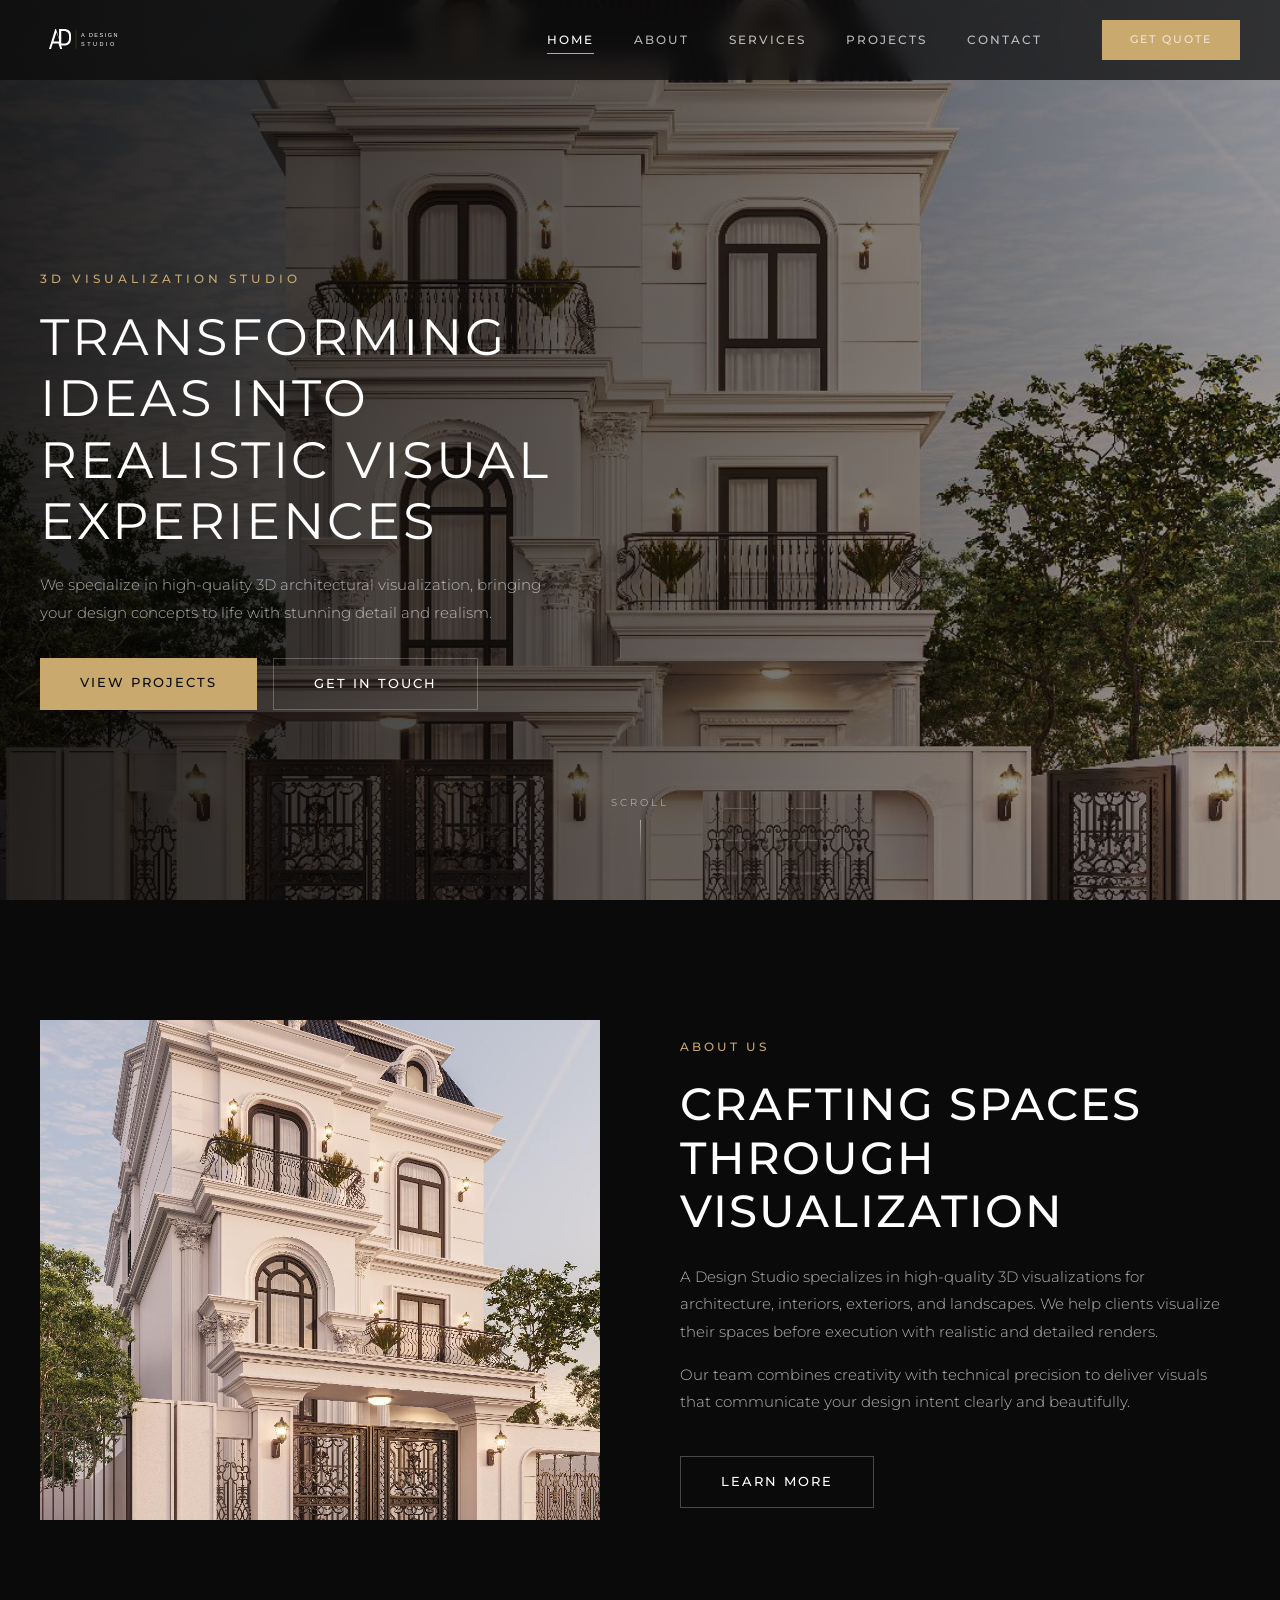
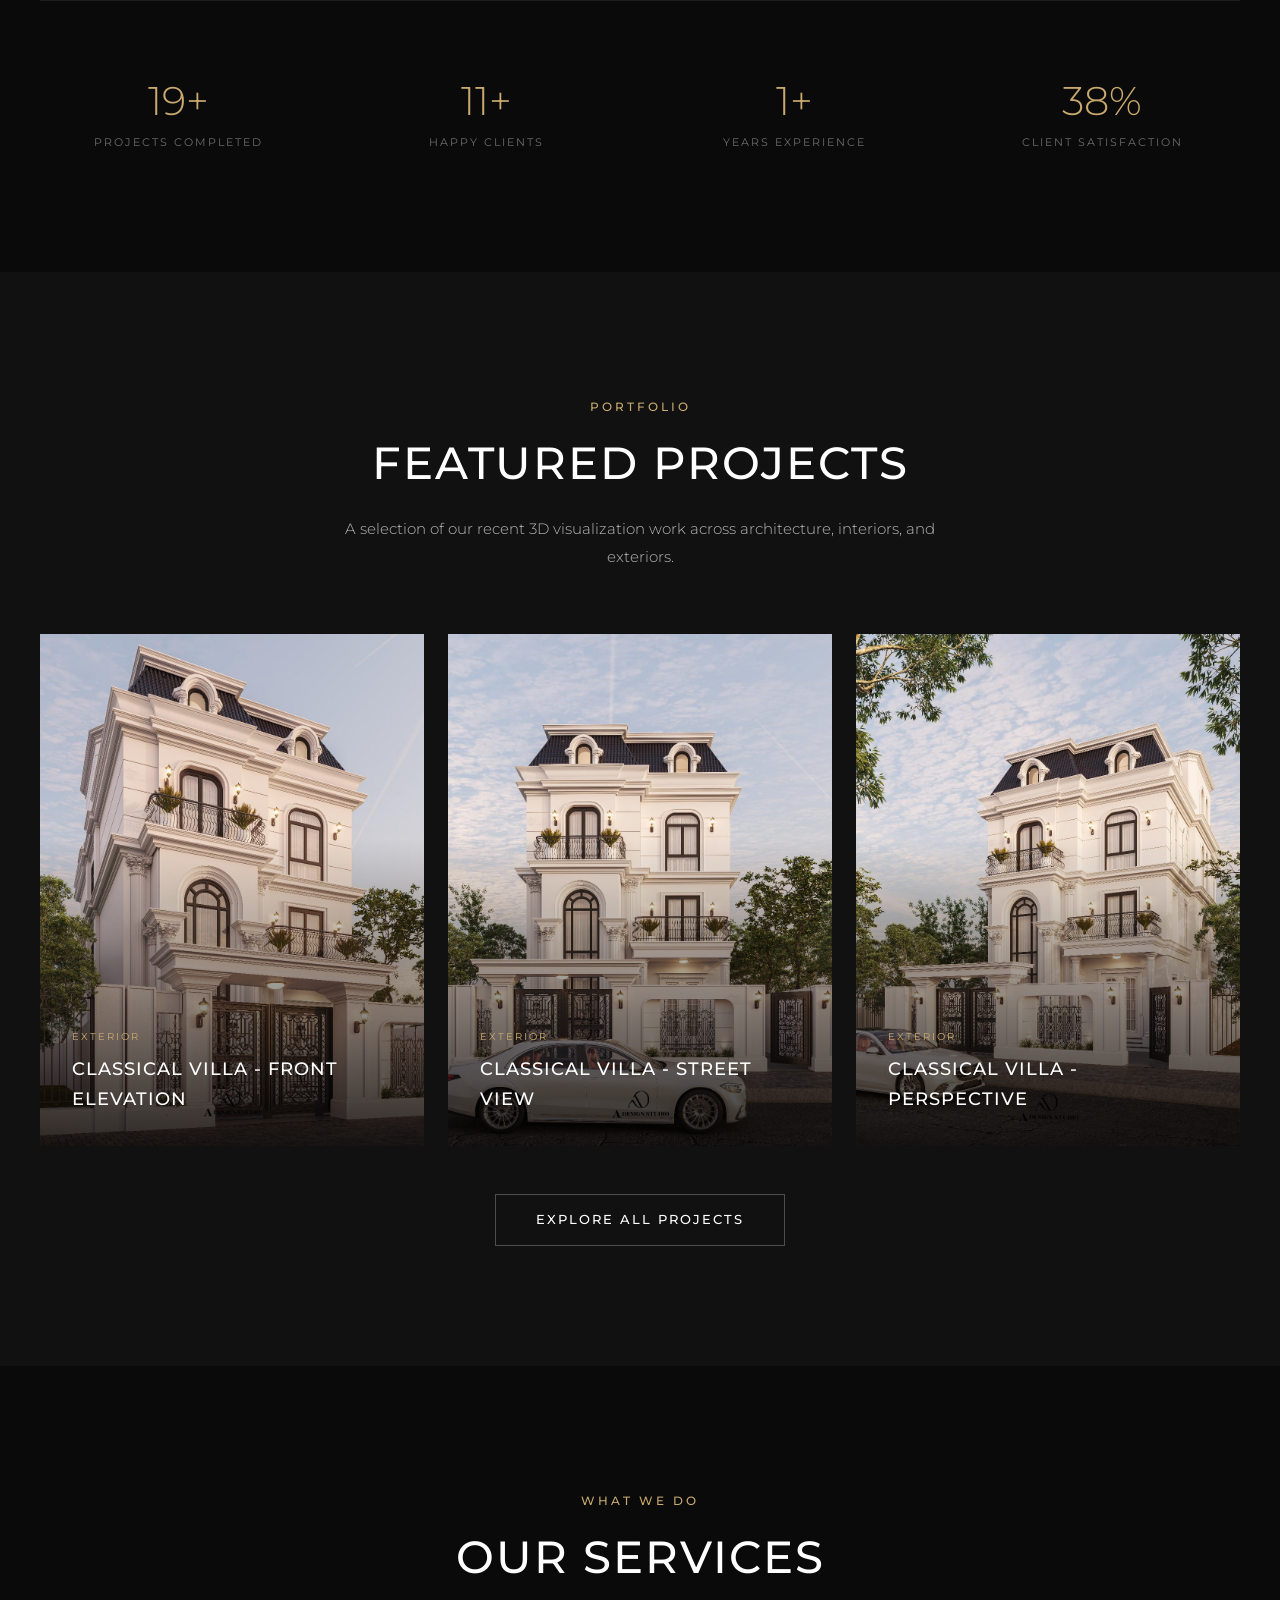
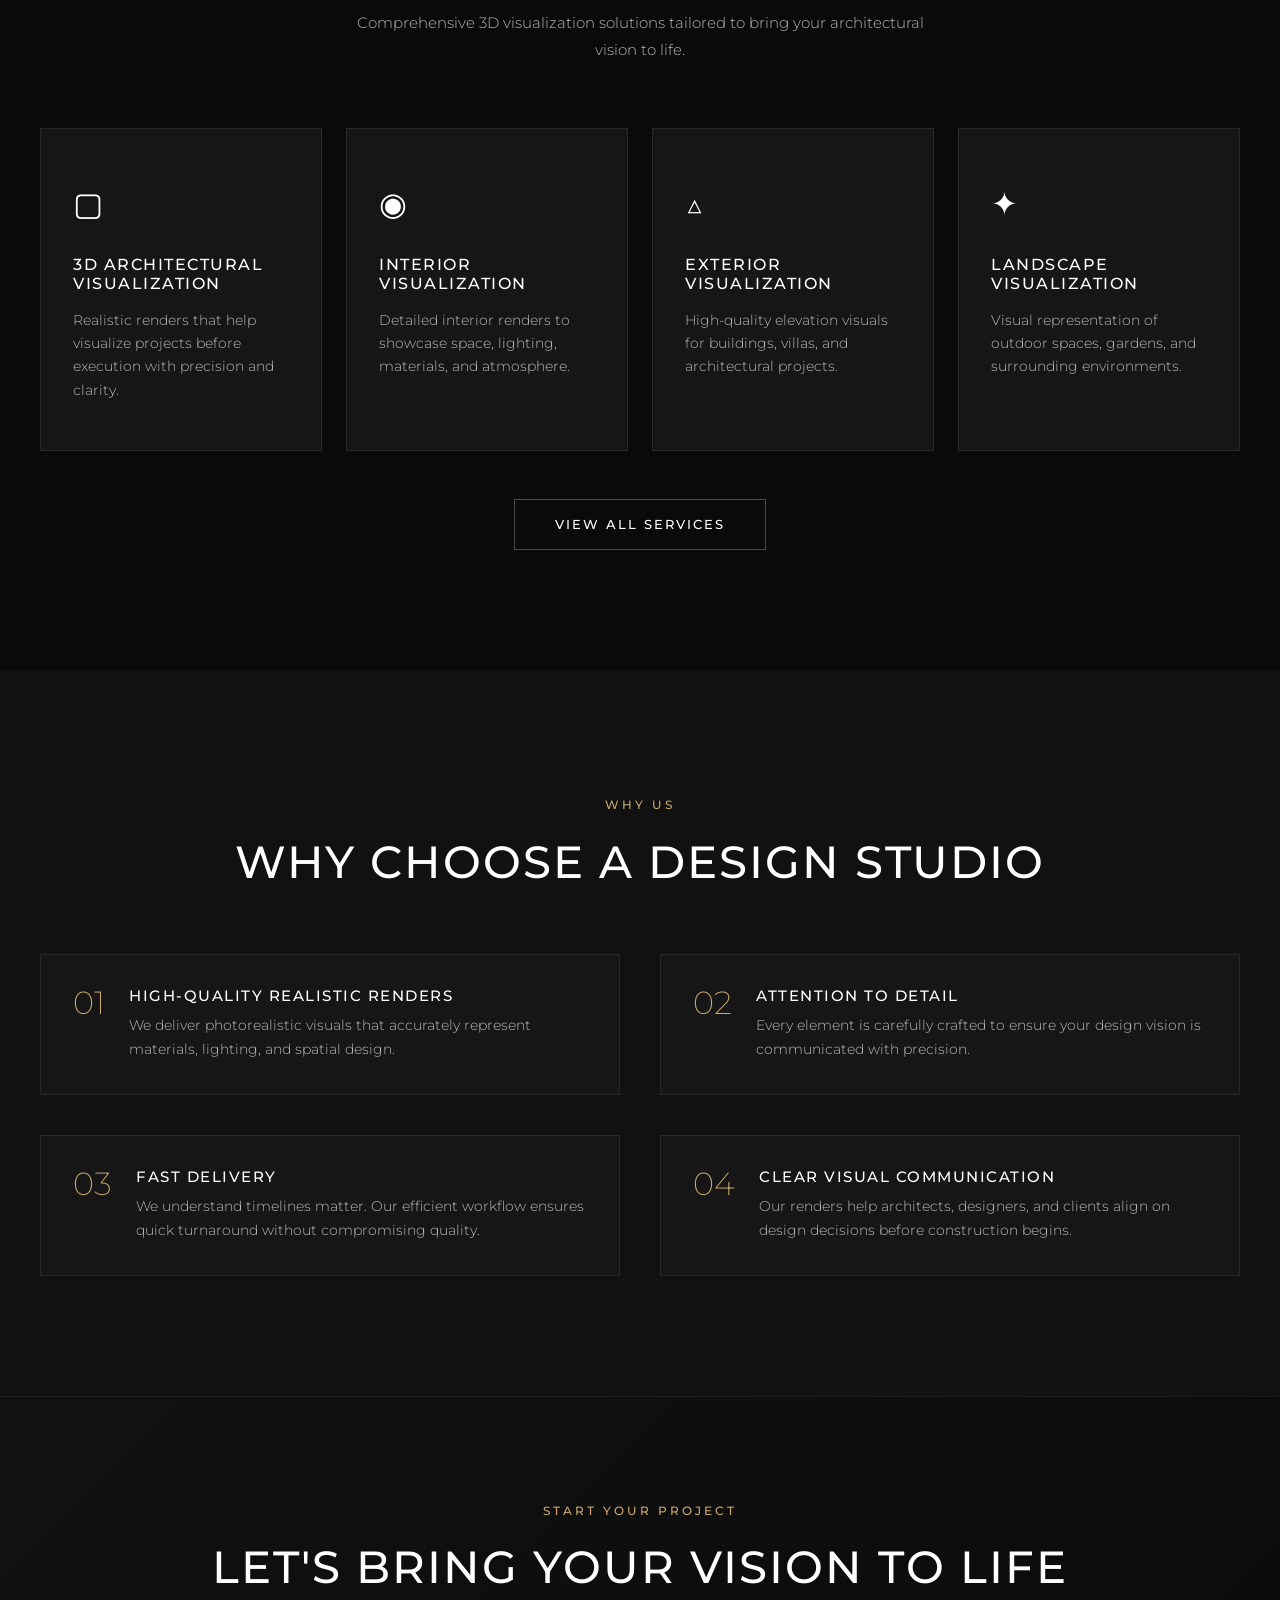
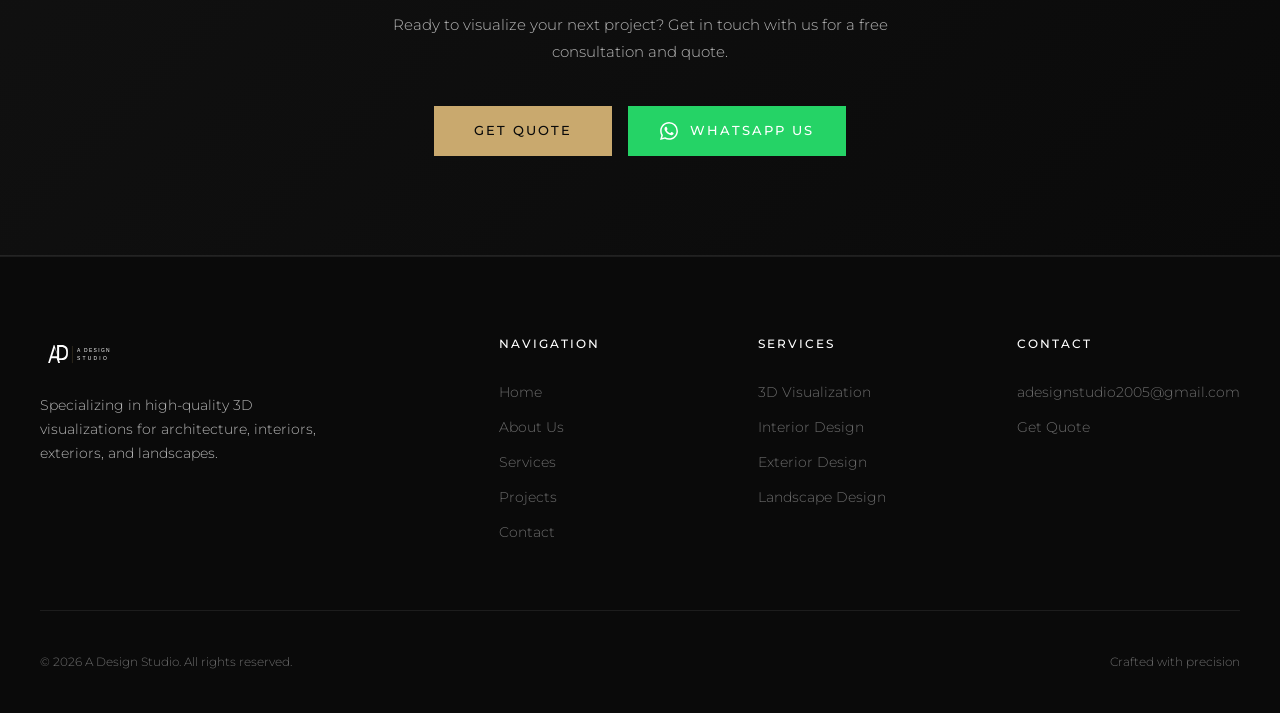
==== commit e72f2532: "Replace logo image format from JPG to SVG across all HTML files and update CSS styles for logo dimen" ====
--- a/index.html
+++ b/index.html
@@ -16,7 +16,7 @@
   <!-- Header -->
   <header class="header">
     <a href="index.html" class="header-logo">
-      <img src="assets/images/logo.jpg" alt="A Design Studio">
+      <img src="assets/images/logo.svg" alt="A Design Studio">
     </a>
     <nav class="nav-links">
       <a href="index.html" class="active">Home</a>
@@ -237,7 +237,7 @@
     <div class="container">
       <div class="footer-grid">
         <div class="footer-brand">
-          <img src="assets/images/logo.jpg" alt="A Design Studio">
+          <img src="assets/images/logo.svg" alt="A Design Studio">
           <p>Specializing in high-quality 3D visualizations for architecture, interiors, exteriors, and landscapes.</p>
         </div>
         <div class="footer-col">
--- a/assets/css/style.css
+++ b/assets/css/style.css
@@ -174,8 +174,7 @@
 }
 
 .header-logo img {
-  height: 36px;
-  filter: invert(1) brightness(2);
+  height: 40px;
   transition: opacity var(--transition);
 }
 
@@ -1114,8 +1113,7 @@
 }
 
 .footer-brand img {
-  height: 40px;
-  filter: invert(1) brightness(2);
+  height: 36px;
   margin-bottom: 20px;
 }
 
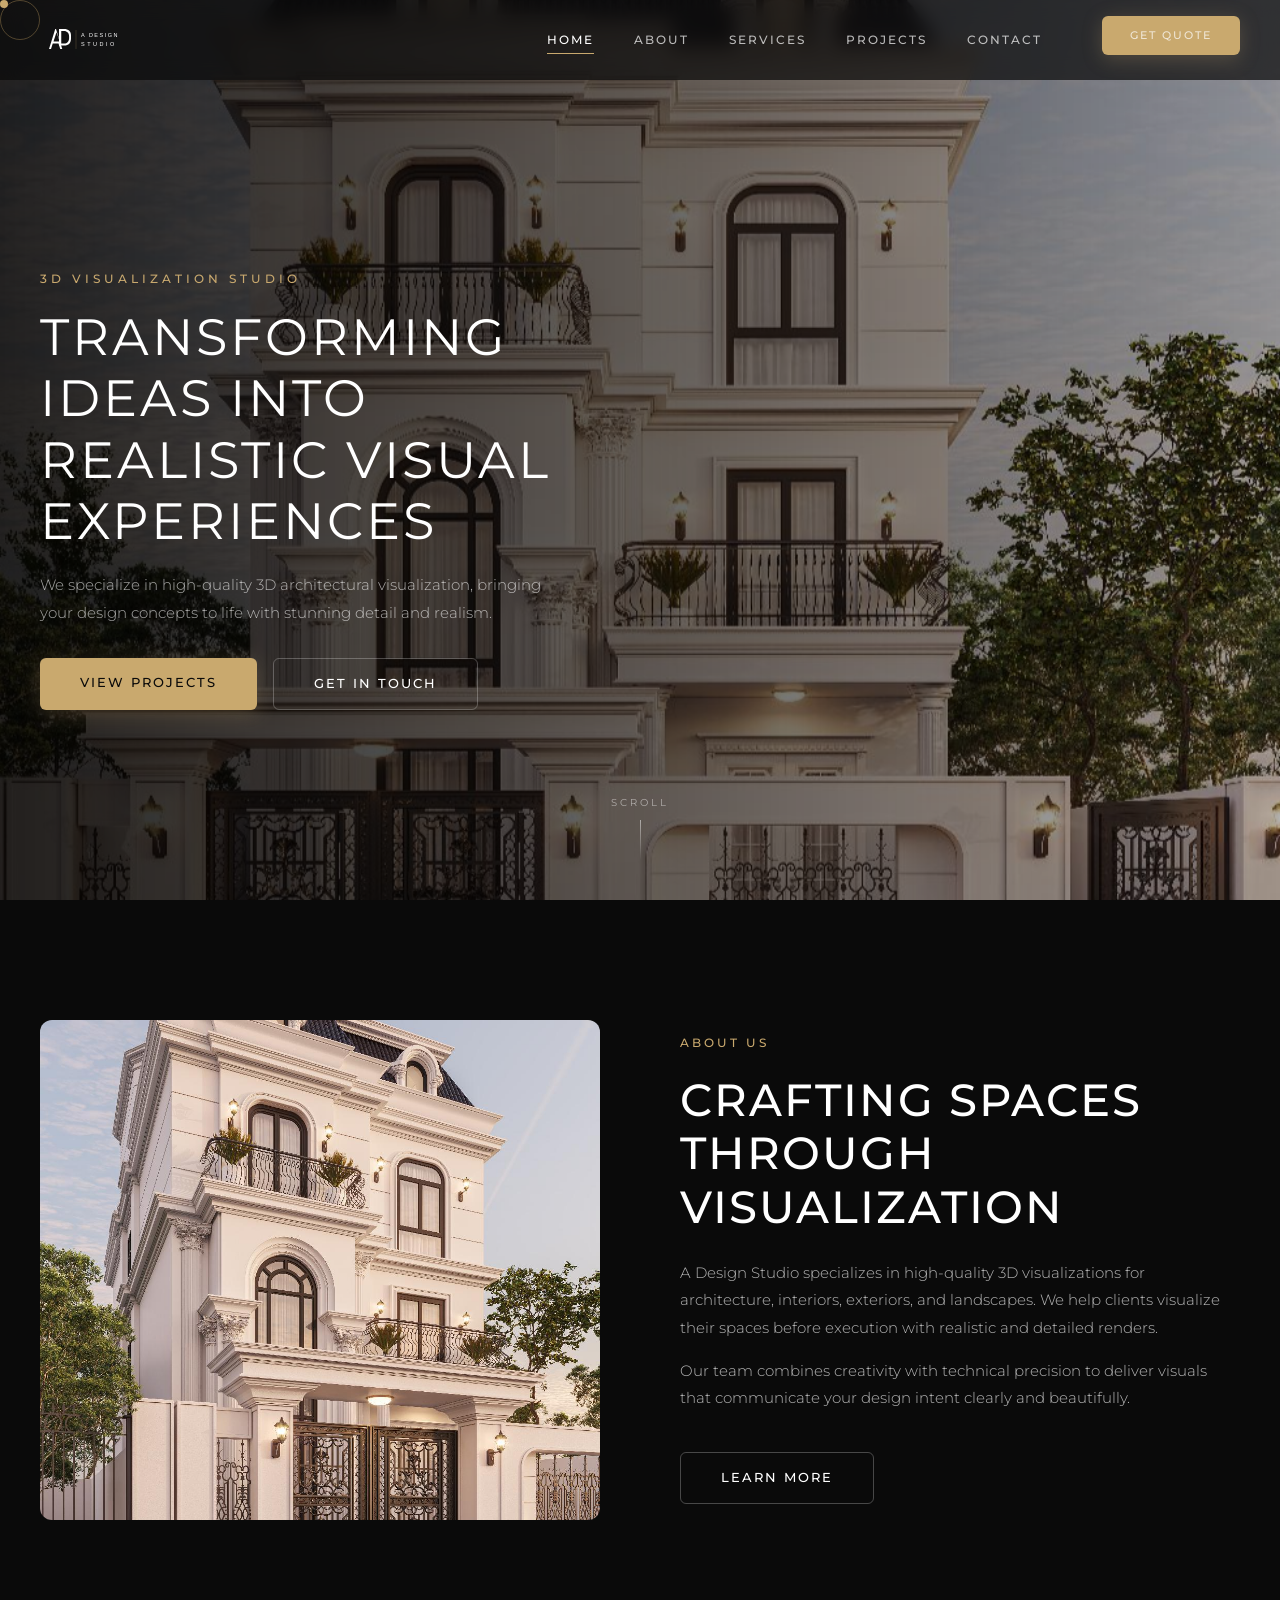
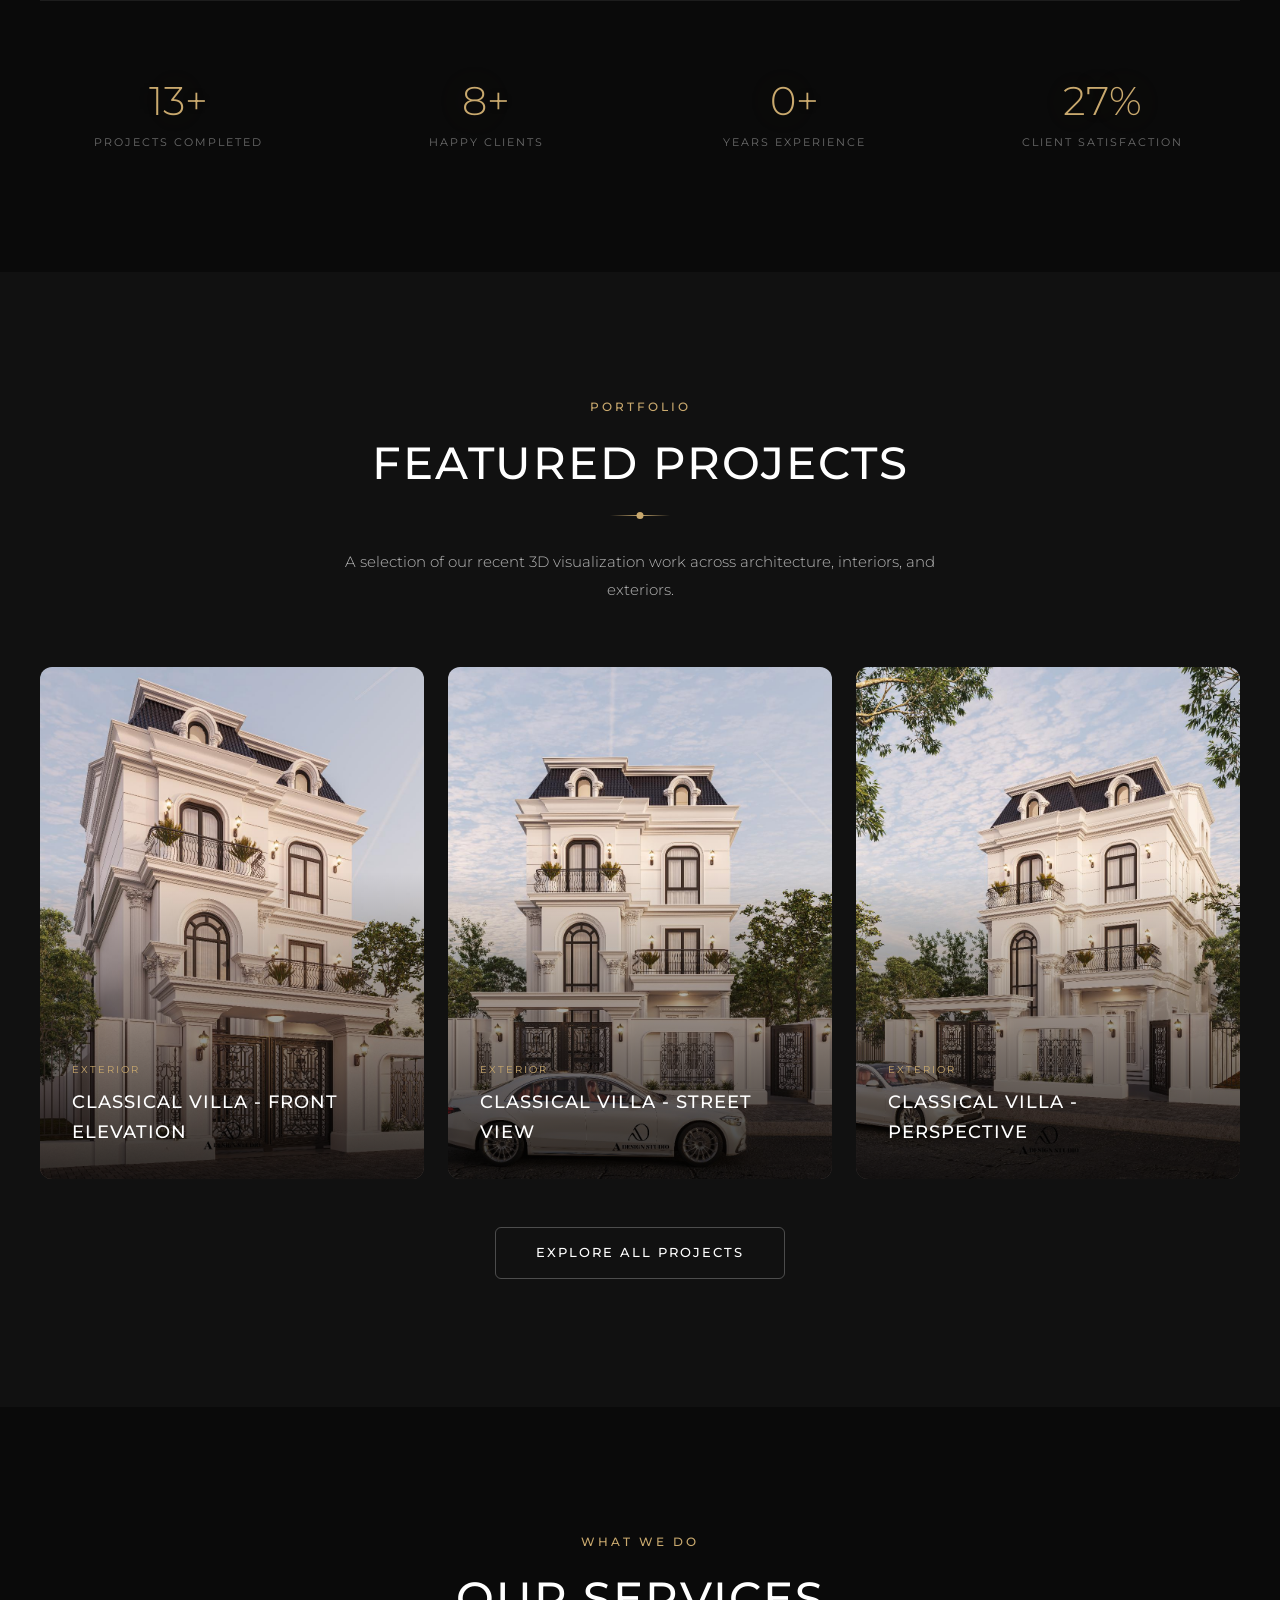
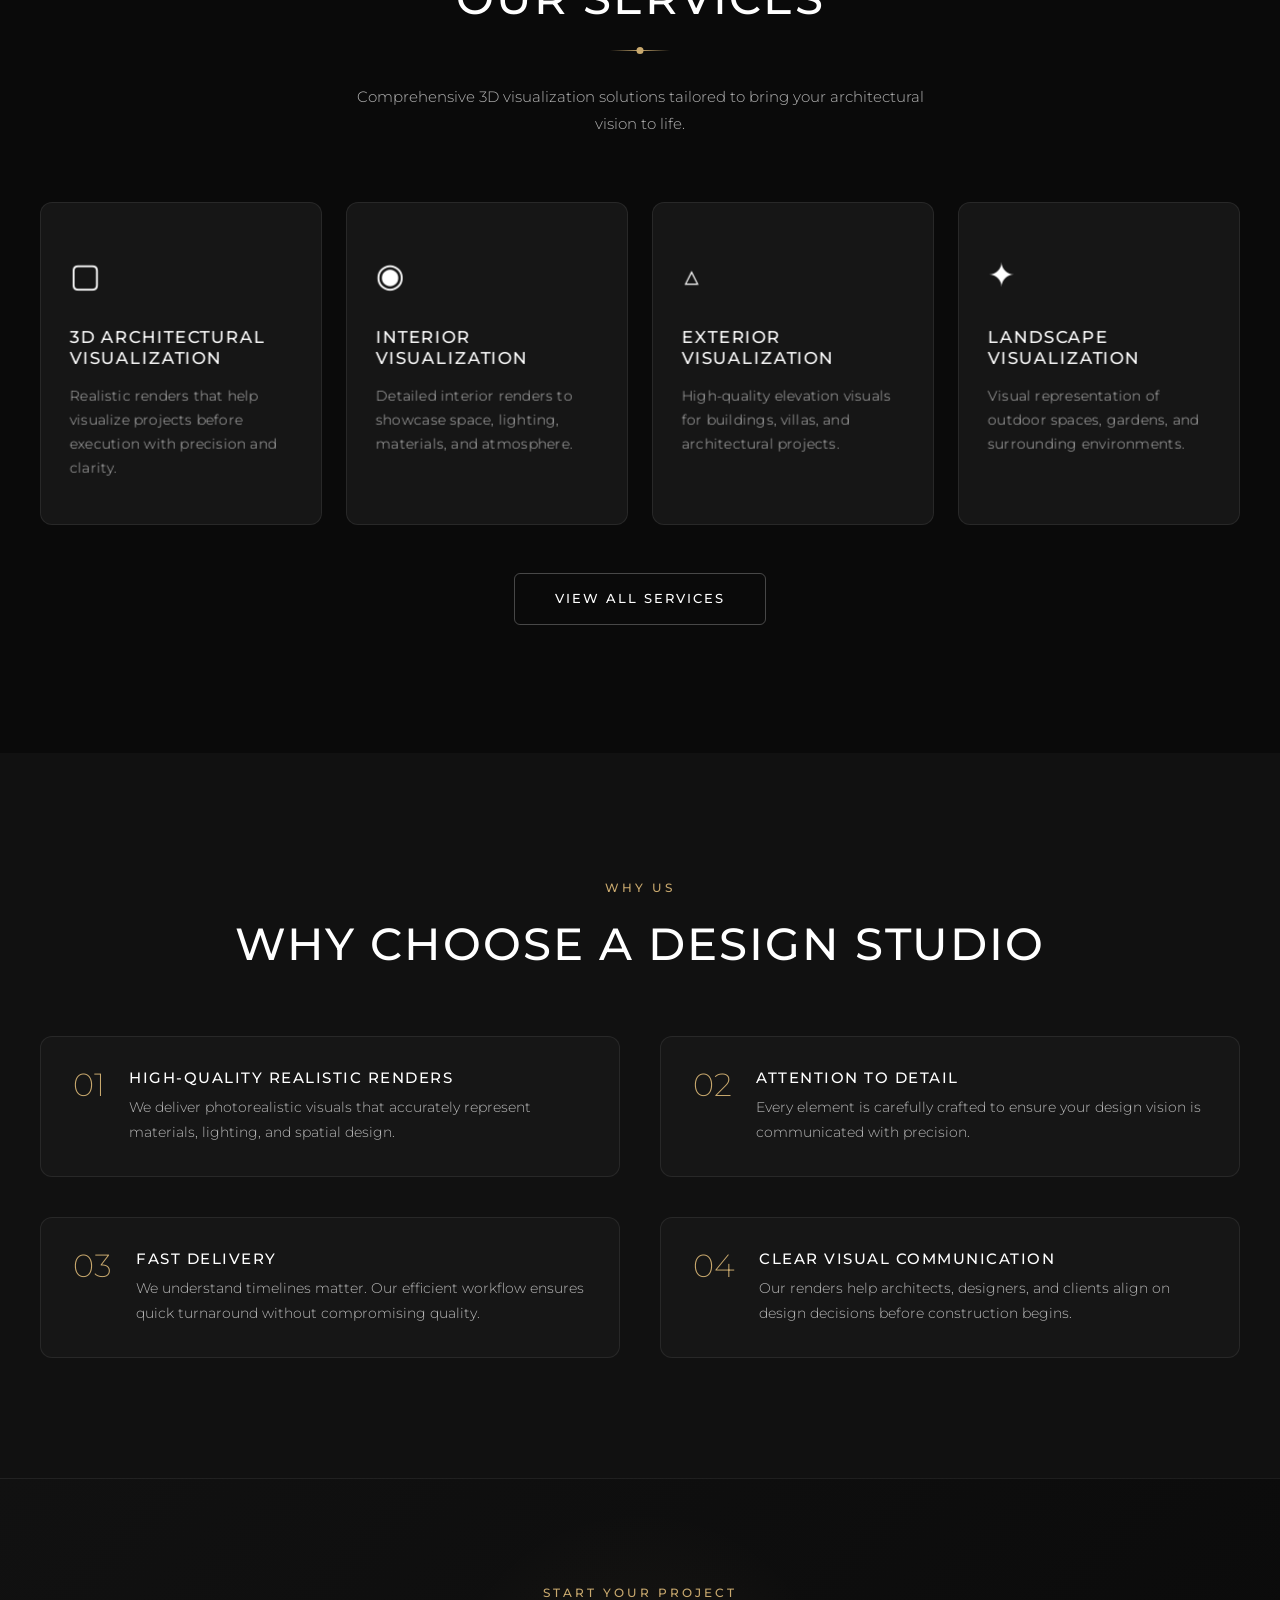
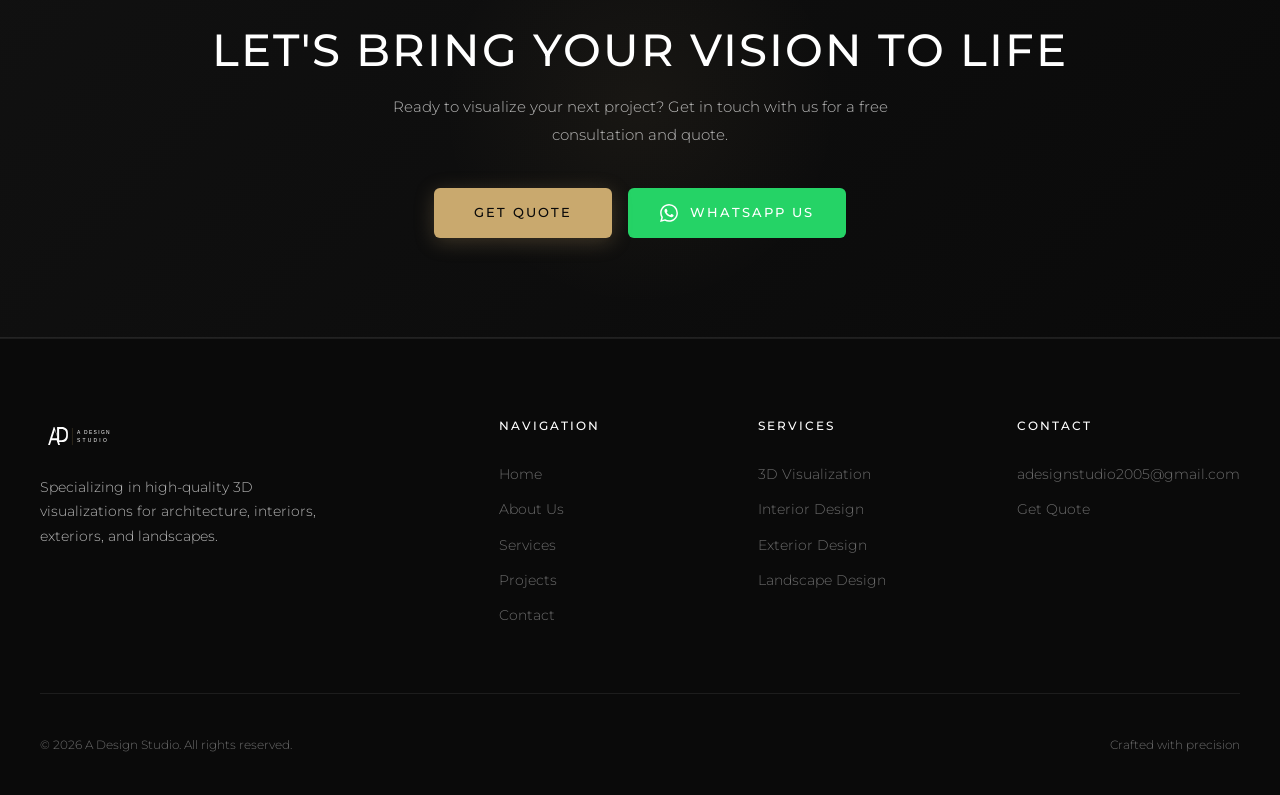
==== commit d6df3ba3: "Enhance website metadata and visuals across all pages, including improved descriptions, keywords, an" ====
--- a/index.html
+++ b/index.html
@@ -4,14 +4,46 @@
   <meta charset="UTF-8">
   <meta name="viewport" content="width=device-width, initial-scale=1.0">
   <title>A Design Studio | 3D Architectural Visualization</title>
-  <meta name="description" content="A Design Studio specializes in high-quality 3D visualizations for architecture, interiors, exteriors, and landscapes.">
+  <meta name="description" content="A Design Studio specializes in high-quality 3D visualizations for architecture, interiors, exteriors, and landscapes. Based in Surat, Gujarat.">
+  <meta name="keywords" content="3D visualization, architectural visualization, interior design, exterior design, landscape visualization, 3D rendering, Surat, Gujarat, A Design Studio">
+  <meta name="author" content="A Design Studio">
+  <meta name="robots" content="index, follow">
+  <meta name="theme-color" content="#0a0a0a">
+
+  <!-- Open Graph / Facebook -->
+  <meta property="og:type" content="website">
+  <meta property="og:title" content="A Design Studio | 3D Architectural Visualization">
+  <meta property="og:description" content="Transforming ideas into realistic visual experiences. High-quality 3D visualization for architecture, interiors, exteriors, and landscapes.">
+  <meta property="og:image" content="assets/images/IMG_20260413_114241_477.jpg">
+  <meta property="og:site_name" content="A Design Studio">
+
+  <!-- Twitter -->
+  <meta name="twitter:card" content="summary_large_image">
+  <meta name="twitter:title" content="A Design Studio | 3D Architectural Visualization">
+  <meta name="twitter:description" content="Transforming ideas into realistic visual experiences. High-quality 3D visualization for architecture, interiors, exteriors, and landscapes.">
+  <meta name="twitter:image" content="assets/images/IMG_20260413_114241_477.jpg">
+
+  <!-- Favicon -->
+  <link rel="icon" type="image/svg+xml" href="assets/images/favicon.svg">
+  <link rel="alternate icon" type="image/jpeg" href="assets/images/logo.jpg">
+
+  <!-- Fonts & Styles -->
   <link rel="preconnect" href="https://fonts.googleapis.com">
   <link rel="preconnect" href="https://fonts.gstatic.com" crossorigin>
   <link href="https://fonts.googleapis.com/css2?family=Montserrat:wght@200;300;400;500;600&display=swap" rel="stylesheet">
   <link rel="stylesheet" href="assets/css/style.css">
-  <link rel="icon" href="assets/images/logo.jpg">
 </head>
 <body>
+
+  <!-- Preloader -->
+  <div class="preloader">
+    <img src="assets/images/logo.svg" alt="A Design Studio" class="preloader-logo">
+    <div class="preloader-bar"></div>
+  </div>
+
+  <!-- Custom Cursor -->
+  <div class="custom-cursor"></div>
+  <div class="cursor-dot"></div>
 
   <!-- Header -->
   <header class="header">
@@ -55,8 +87,8 @@
       <h1>Transforming Ideas Into Realistic Visual Experiences</h1>
       <p>We specialize in high-quality 3D architectural visualization, bringing your design concepts to life with stunning detail and realism.</p>
       <div class="btn-group">
-        <a href="projects.html" class="btn btn-primary">View Projects</a>
-        <a href="contact.html" class="btn btn-outline">Get In Touch</a>
+        <a href="projects.html" class="btn btn-primary btn-magnetic">View Projects</a>
+        <a href="contact.html" class="btn btn-outline btn-magnetic">Get In Touch</a>
       </div>
     </div>
     <div class="scroll-indicator">
@@ -69,7 +101,7 @@
   <section class="section">
     <div class="container">
       <div class="intro-grid">
-        <div class="intro-image fade-in-left">
+        <div class="intro-image img-reveal fade-in-left">
           <img src="assets/images/IMG_20260413_114236_770.jpg" alt="A Design Studio Work">
         </div>
         <div class="intro-text fade-in-right">
@@ -109,6 +141,7 @@
       <div class="section-header center fade-in">
         <span class="section-label">Portfolio</span>
         <h2 class="section-title">Featured Projects</h2>
+        <div class="section-divider"></div>
         <p class="section-desc">A selection of our recent 3D visualization work across architecture, interiors, and exteriors.</p>
       </div>
       <div class="projects-showcase">
@@ -146,25 +179,30 @@
       <div class="section-header center fade-in">
         <span class="section-label">What We Do</span>
         <h2 class="section-title">Our Services</h2>
+        <div class="section-divider"></div>
         <p class="section-desc">Comprehensive 3D visualization solutions tailored to bring your architectural vision to life.</p>
       </div>
       <div class="services-grid">
-        <div class="service-card fade-in delay-1">
+        <div class="service-card tilt-3d fade-in delay-1">
+          <div class="card-shine"></div>
           <span class="service-icon">&#9634;</span>
           <h3>3D Architectural Visualization</h3>
           <p>Realistic renders that help visualize projects before execution with precision and clarity.</p>
         </div>
-        <div class="service-card fade-in delay-2">
+        <div class="service-card tilt-3d fade-in delay-2">
+          <div class="card-shine"></div>
           <span class="service-icon">&#9673;</span>
           <h3>Interior Visualization</h3>
           <p>Detailed interior renders to showcase space, lighting, materials, and atmosphere.</p>
         </div>
-        <div class="service-card fade-in delay-3">
+        <div class="service-card tilt-3d fade-in delay-3">
+          <div class="card-shine"></div>
           <span class="service-icon">&#9651;</span>
           <h3>Exterior Visualization</h3>
           <p>High-quality elevation visuals for buildings, villas, and architectural projects.</p>
         </div>
-        <div class="service-card fade-in delay-4">
+        <div class="service-card tilt-3d fade-in delay-4">
+          <div class="card-shine"></div>
           <span class="service-icon">&#10022;</span>
           <h3>Landscape Visualization</h3>
           <p>Visual representation of outdoor spaces, gardens, and surrounding environments.</p>
--- a/assets/css/style.css
+++ b/assets/css/style.css
@@ -120,6 +120,7 @@
   text-transform: uppercase;
   letter-spacing: 2px;
   border: none;
+  border-radius: 6px;
   cursor: pointer;
   transition: all var(--transition);
 }
@@ -436,6 +437,7 @@
 .intro-image {
   position: relative;
   overflow: hidden;
+  border-radius: 12px;
 }
 
 .intro-image img {
@@ -514,6 +516,7 @@
   background: var(--bg-card);
   padding: 48px 32px;
   border: 1px solid var(--border);
+  border-radius: 12px;
   transition: all var(--transition);
   position: relative;
   overflow: hidden;
@@ -569,6 +572,7 @@
   overflow: hidden;
   cursor: pointer;
   aspect-ratio: 3/4;
+  border-radius: 12px;
 }
 
 .project-card img {
@@ -625,6 +629,7 @@
   padding: 32px;
   background: var(--bg-card);
   border: 1px solid var(--border);
+  border-radius: 12px;
   transition: border-color var(--transition);
 }
 
@@ -741,6 +746,7 @@
   padding: 24px;
   background: var(--bg-card);
   border: 1px solid var(--border);
+  border-radius: 12px;
 }
 
 .expertise-item h3 {
@@ -793,6 +799,7 @@
 
 .service-detail-img {
   overflow: hidden;
+  border-radius: 12px;
 }
 
 .service-detail-img img {
@@ -860,6 +867,7 @@
   background: transparent;
   color: var(--text-muted);
   border: 1px solid var(--border);
+  border-radius: 6px;
   cursor: pointer;
   transition: all var(--transition);
 }
@@ -882,6 +890,7 @@
   overflow: hidden;
   cursor: pointer;
   aspect-ratio: 4/5;
+  border-radius: 12px;
   transition: opacity 0.3s ease, transform 0.3s ease;
 }
 
@@ -1082,6 +1091,7 @@
   align-items: center;
   gap: 12px;
   padding: 14px 32px;
+  border-radius: 6px;
   background: #25d366;
   color: #fff;
   font-family: var(--font);
@@ -1156,11 +1166,357 @@
   color: var(--text-muted);
 }
 
-/* --- Animations --- */
+/* --- Preloader --- */
+.preloader {
+  position: fixed;
+  inset: 0;
+  z-index: 9999;
+  background: var(--bg-primary);
+  display: flex;
+  align-items: center;
+  justify-content: center;
+  flex-direction: column;
+  gap: 24px;
+  transition: opacity 0.6s ease, visibility 0.6s ease;
+}
+
+.preloader.loaded {
+  opacity: 0;
+  visibility: hidden;
+  pointer-events: none;
+}
+
+.preloader-logo {
+  height: 50px;
+  animation: preloaderPulse 1.5s ease-in-out infinite;
+}
+
+.preloader-bar {
+  width: 120px;
+  height: 1px;
+  background: var(--border);
+  position: relative;
+  overflow: hidden;
+}
+
+.preloader-bar::after {
+  content: '';
+  position: absolute;
+  top: 0;
+  left: -100%;
+  width: 100%;
+  height: 100%;
+  background: var(--accent);
+  animation: preloaderSlide 1.2s ease-in-out infinite;
+}
+
+@keyframes preloaderPulse {
+  0%, 100% { opacity: 0.4; }
+  50% { opacity: 1; }
+}
+
+@keyframes preloaderSlide {
+  0% { left: -100%; }
+  100% { left: 100%; }
+}
+
+body:not(.loaded) {
+  overflow: hidden;
+}
+
+/* --- Custom Cursor --- */
+.custom-cursor {
+  position: fixed;
+  width: 40px;
+  height: 40px;
+  border: 1px solid rgba(201, 169, 110, 0.4);
+  border-radius: 50%;
+  pointer-events: none;
+  z-index: 9998;
+  transition: width 0.3s ease, height 0.3s ease, border-color 0.3s ease, background 0.3s ease;
+  mix-blend-mode: difference;
+}
+
+.cursor-dot {
+  position: fixed;
+  width: 8px;
+  height: 8px;
+  background: var(--accent);
+  border-radius: 50%;
+  pointer-events: none;
+  z-index: 9998;
+  transition: width 0.3s ease, height 0.3s ease, background 0.3s ease;
+}
+
+.custom-cursor.cursor-hover {
+  width: 60px;
+  height: 60px;
+  border-color: rgba(201, 169, 110, 0.7);
+  background: rgba(201, 169, 110, 0.06);
+}
+
+.cursor-dot.cursor-hover {
+  width: 4px;
+  height: 4px;
+  background: var(--accent-hover);
+}
+
+@media (max-width: 768px) {
+  .custom-cursor, .cursor-dot {
+    display: none !important;
+  }
+}
+
+/* --- 3D Tilt Cards --- */
+.tilt-3d {
+  transition: transform 0.15s ease-out;
+  transform-style: preserve-3d;
+  will-change: transform;
+  position: relative;
+}
+
+.card-shine {
+  position: absolute;
+  inset: 0;
+  pointer-events: none;
+  z-index: 1;
+  border-radius: inherit;
+}
+
+.tilt-3d .service-icon,
+.tilt-3d h3,
+.tilt-3d p {
+  transform: translateZ(30px);
+}
+
+/* --- Image reveal animation --- */
+.img-reveal {
+  position: relative;
+  overflow: hidden;
+  border-radius: 12px;
+}
+
+.img-reveal::after {
+  content: '';
+  position: absolute;
+  inset: 0;
+  background: var(--bg-primary);
+  transform: scaleY(1);
+  transform-origin: top;
+  transition: transform 0.9s cubic-bezier(0.77, 0, 0.175, 1);
+  z-index: 2;
+  border-radius: inherit;
+}
+
+.img-reveal.revealed::after {
+  transform: scaleY(0);
+}
+
+.img-reveal img {
+  transform: scale(1.15);
+  transition: transform 1.2s cubic-bezier(0.77, 0, 0.175, 1);
+}
+
+.img-reveal.revealed img {
+  transform: scale(1);
+}
+
+/* --- Floating animation --- */
+@keyframes floatAnimation {
+  0%, 100% { transform: translateY(0); }
+  50% { transform: translateY(-12px); }
+}
+
+.float-element {
+  will-change: transform;
+}
+
+/* --- Glow effect on accent elements --- */
+.glow-accent {
+  position: relative;
+}
+
+.glow-accent::after {
+  content: '';
+  position: absolute;
+  bottom: -8px;
+  left: 0;
+  width: 100%;
+  height: 20px;
+  background: var(--accent);
+  filter: blur(20px);
+  opacity: 0.15;
+  border-radius: 50%;
+}
+
+/* --- 3D Hero enhancements --- */
+.hero-bg img {
+  transform: scale(1.1);
+  will-change: transform;
+}
+
+/* --- Animated gradient border --- */
+.gradient-border {
+  position: relative;
+  background: var(--bg-card);
+  overflow: hidden;
+}
+
+.gradient-border::before {
+  content: '';
+  position: absolute;
+  inset: -2px;
+  background: conic-gradient(
+    from 0deg,
+    transparent,
+    var(--accent),
+    transparent,
+    transparent,
+    var(--accent),
+    transparent
+  );
+  animation: rotateBorder 4s linear infinite;
+  z-index: -1;
+}
+
+.gradient-border::after {
+  content: '';
+  position: absolute;
+  inset: 1px;
+  background: var(--bg-card);
+  border-radius: inherit;
+  z-index: -1;
+}
+
+@keyframes rotateBorder {
+  0% { transform: rotate(0deg); }
+  100% { transform: rotate(360deg); }
+}
+
+/* --- Enhanced service cards with 3D --- */
+.service-card {
+  transform-style: preserve-3d;
+  perspective: 1000px;
+}
+
+.service-card:hover {
+  border-color: rgba(255, 255, 255, 0.15);
+  transform: translateY(-8px);
+  box-shadow: 0 20px 60px rgba(0, 0, 0, 0.4), 0 0 30px rgba(201, 169, 110, 0.05);
+}
+
+/* --- Enhanced project cards with 3D --- */
+.project-card {
+  transform-style: preserve-3d;
+  transition: transform 0.5s ease, box-shadow 0.5s ease;
+}
+
+.project-card:hover {
+  transform: scale(1.03) translateZ(20px);
+  box-shadow: 0 25px 50px rgba(0, 0, 0, 0.5);
+}
+
+.project-card:hover img {
+  transform: scale(1.1);
+}
+
+.portfolio-item {
+  transform-style: preserve-3d;
+  transition: opacity 0.4s ease, transform 0.5s ease, box-shadow 0.5s ease;
+}
+
+.portfolio-item:hover {
+  transform: scale(1.03);
+  box-shadow: 0 25px 50px rgba(0, 0, 0, 0.5);
+}
+
+/* --- Enhanced feature items --- */
+.feature-item {
+  transition: border-color var(--transition), transform var(--transition), box-shadow var(--transition);
+}
+
+.feature-item:hover {
+  border-color: rgba(201, 169, 110, 0.3);
+  transform: translateX(8px);
+  box-shadow: -4px 0 20px rgba(201, 169, 110, 0.08);
+}
+
+/* --- Enhanced buttons --- */
+.btn {
+  position: relative;
+  overflow: hidden;
+}
+
+.btn::after {
+  content: '';
+  position: absolute;
+  top: 50%;
+  left: 50%;
+  width: 0;
+  height: 0;
+  background: rgba(255, 255, 255, 0.1);
+  border-radius: 50%;
+  transform: translate(-50%, -50%);
+  transition: width 0.6s ease, height 0.6s ease;
+}
+
+.btn:hover::after {
+  width: 300px;
+  height: 300px;
+}
+
+.btn-primary {
+  box-shadow: 0 4px 20px rgba(201, 169, 110, 0.25);
+}
+
+.btn-primary:hover {
+  box-shadow: 0 8px 30px rgba(201, 169, 110, 0.4);
+  transform: translateY(-2px);
+}
+
+.btn-magnetic {
+  transition: transform 0.2s ease-out;
+}
+
+/* --- Stats 3D effect --- */
+.stat-item {
+  transition: transform var(--transition);
+}
+
+.stat-item:hover {
+  transform: translateY(-4px);
+}
+
+.stat-number {
+  text-shadow: 0 0 40px rgba(201, 169, 110, 0.2);
+}
+
+/* --- Section divider lines --- */
+.section-divider {
+  width: 60px;
+  height: 1px;
+  background: linear-gradient(to right, transparent, var(--accent), transparent);
+  margin: 0 auto 32px;
+  position: relative;
+}
+
+.section-divider::before {
+  content: '';
+  position: absolute;
+  top: -3px;
+  left: 50%;
+  transform: translateX(-50%);
+  width: 7px;
+  height: 7px;
+  background: var(--accent);
+  border-radius: 50%;
+}
+
+/* --- Scroll reveal animations --- */
 .fade-in {
   opacity: 0;
-  transform: translateY(30px);
-  transition: opacity 0.7s ease, transform 0.7s ease;
+  transform: translateY(40px);
+  transition: opacity 0.8s cubic-bezier(0.16, 1, 0.3, 1), transform 0.8s cubic-bezier(0.16, 1, 0.3, 1);
 }
 
 .fade-in.visible {
@@ -1170,8 +1526,8 @@
 
 .fade-in-left {
   opacity: 0;
-  transform: translateX(-30px);
-  transition: opacity 0.7s ease, transform 0.7s ease;
+  transform: translateX(-50px);
+  transition: opacity 0.8s cubic-bezier(0.16, 1, 0.3, 1), transform 0.8s cubic-bezier(0.16, 1, 0.3, 1);
 }
 
 .fade-in-left.visible {
@@ -1181,19 +1537,101 @@
 
 .fade-in-right {
   opacity: 0;
-  transform: translateX(30px);
-  transition: opacity 0.7s ease, transform 0.7s ease;
+  transform: translateX(50px);
+  transition: opacity 0.8s cubic-bezier(0.16, 1, 0.3, 1), transform 0.8s cubic-bezier(0.16, 1, 0.3, 1);
 }
 
 .fade-in-right.visible {
   opacity: 1;
   transform: translateX(0);
+}
+
+.reveal-up {
+  opacity: 0;
+  transform: translateY(60px) scale(0.95);
+  transition: opacity 0.9s cubic-bezier(0.16, 1, 0.3, 1), transform 0.9s cubic-bezier(0.16, 1, 0.3, 1);
+}
+
+.reveal-up.visible {
+  opacity: 1;
+  transform: translateY(0) scale(1);
+}
+
+/* Text reveal */
+.text-reveal {
+  overflow: hidden;
+  display: inline-block;
+}
+
+.text-reveal-inner {
+  display: inline-block;
+  transform: translateY(100%);
+  transition: transform 0.8s cubic-bezier(0.16, 1, 0.3, 1);
+}
+
+.visible .text-reveal-inner,
+.text-reveal.visible .text-reveal-inner {
+  transform: translateY(0);
 }
 
 .delay-1 { transition-delay: 0.1s; }
 .delay-2 { transition-delay: 0.2s; }
 .delay-3 { transition-delay: 0.3s; }
 .delay-4 { transition-delay: 0.4s; }
+.delay-5 { transition-delay: 0.5s; }
+
+/* --- Ambient glow on CTA --- */
+.cta-banner::after {
+  content: '';
+  position: absolute;
+  top: 50%;
+  left: 50%;
+  transform: translate(-50%, -50%);
+  width: 400px;
+  height: 400px;
+  background: radial-gradient(circle, rgba(201, 169, 110, 0.06) 0%, transparent 70%);
+  pointer-events: none;
+  z-index: 0;
+}
+
+/* --- Page hero enhanced --- */
+.page-hero {
+  overflow: hidden;
+}
+
+.page-hero .section-label {
+  animation: fadeInDown 0.8s 0.3s both;
+}
+
+.page-hero h1 {
+  animation: fadeInDown 0.8s 0.5s both;
+}
+
+.page-hero p {
+  animation: fadeInDown 0.8s 0.7s both;
+}
+
+@keyframes fadeInDown {
+  from {
+    opacity: 0;
+    transform: translateY(-20px);
+  }
+  to {
+    opacity: 1;
+    transform: translateY(0);
+  }
+}
+
+/* --- Expertise item hover --- */
+.expertise-item {
+  transition: all var(--transition);
+}
+
+.expertise-item:hover {
+  transform: translateY(-4px);
+  border-color: rgba(201, 169, 110, 0.2);
+  box-shadow: 0 12px 40px rgba(0, 0, 0, 0.3);
+}
 
 /* --- Responsive --- */
 @media (max-width: 1024px) {
@@ -1346,6 +1784,10 @@
     padding: 8px 16px;
     font-size: 0.65rem;
   }
+
+  .tilt-3d {
+    transform: none !important;
+  }
 }
 
 @media (max-width: 480px) {
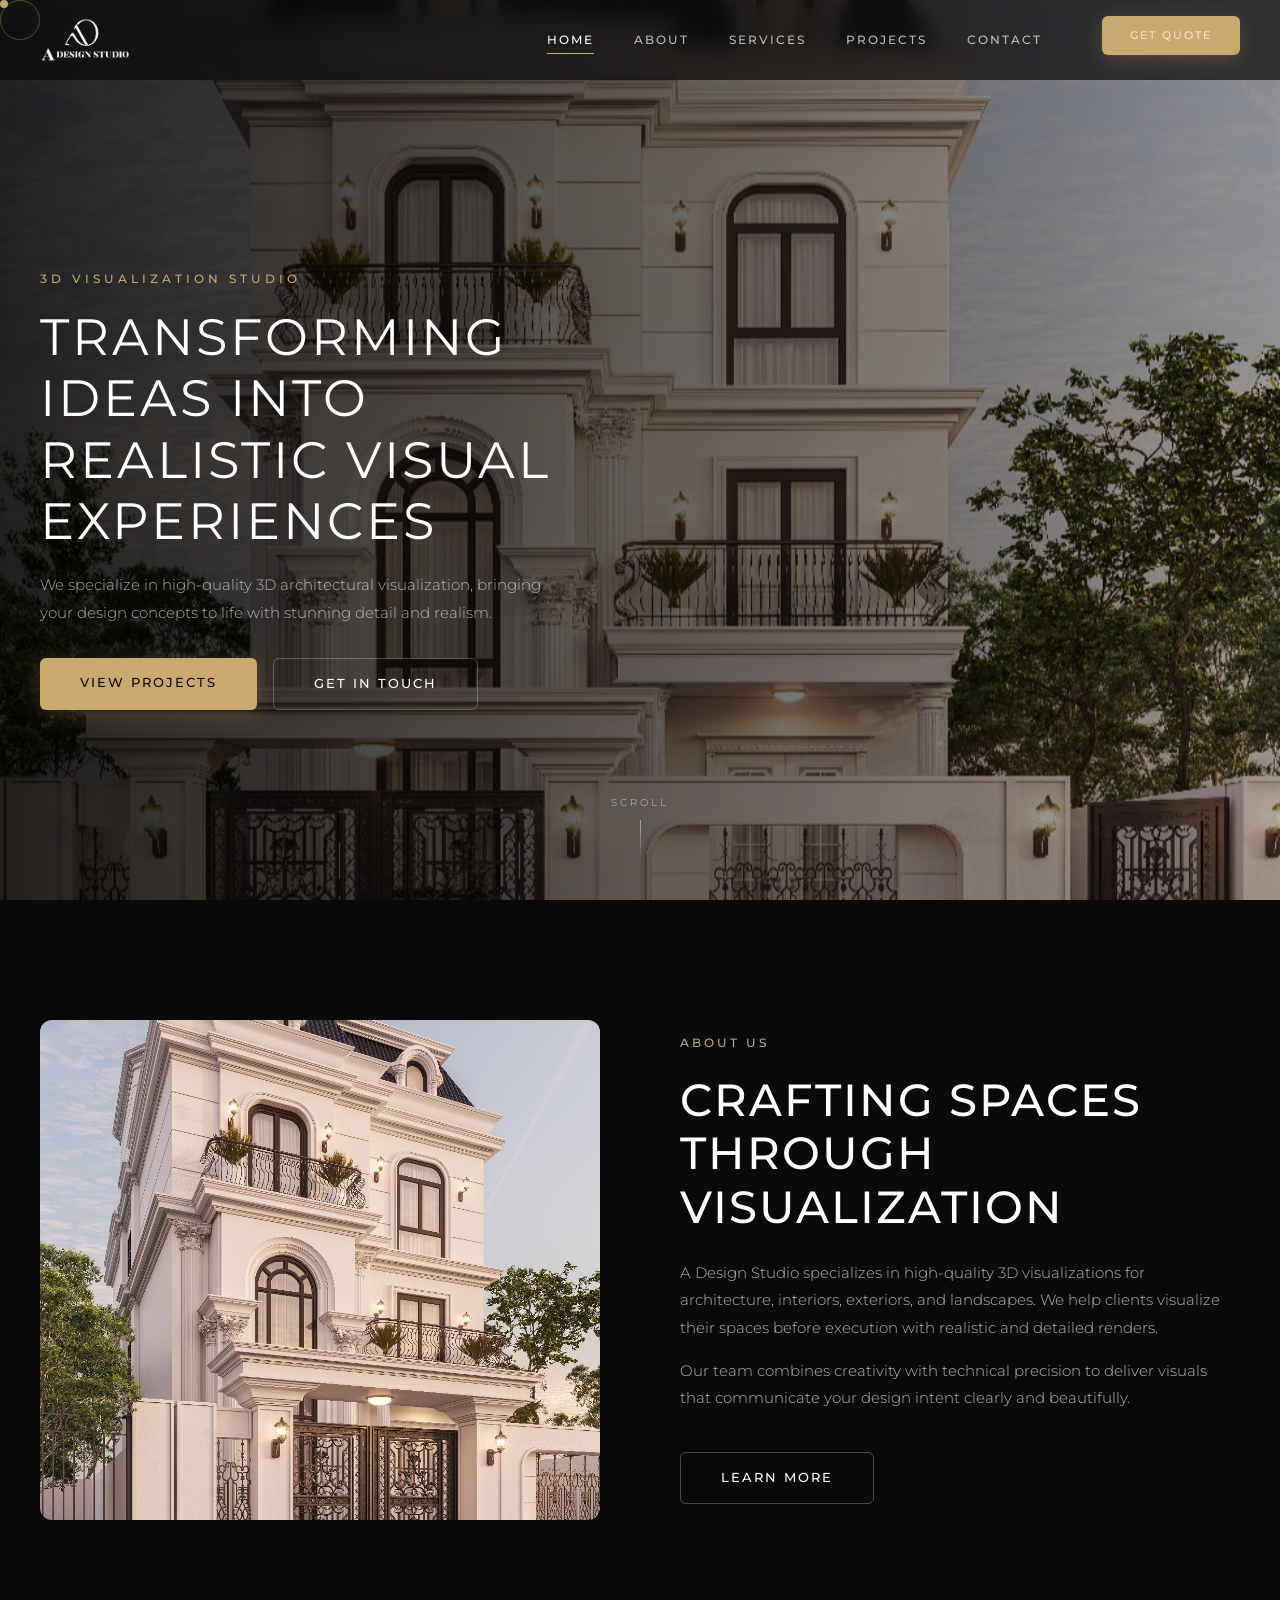
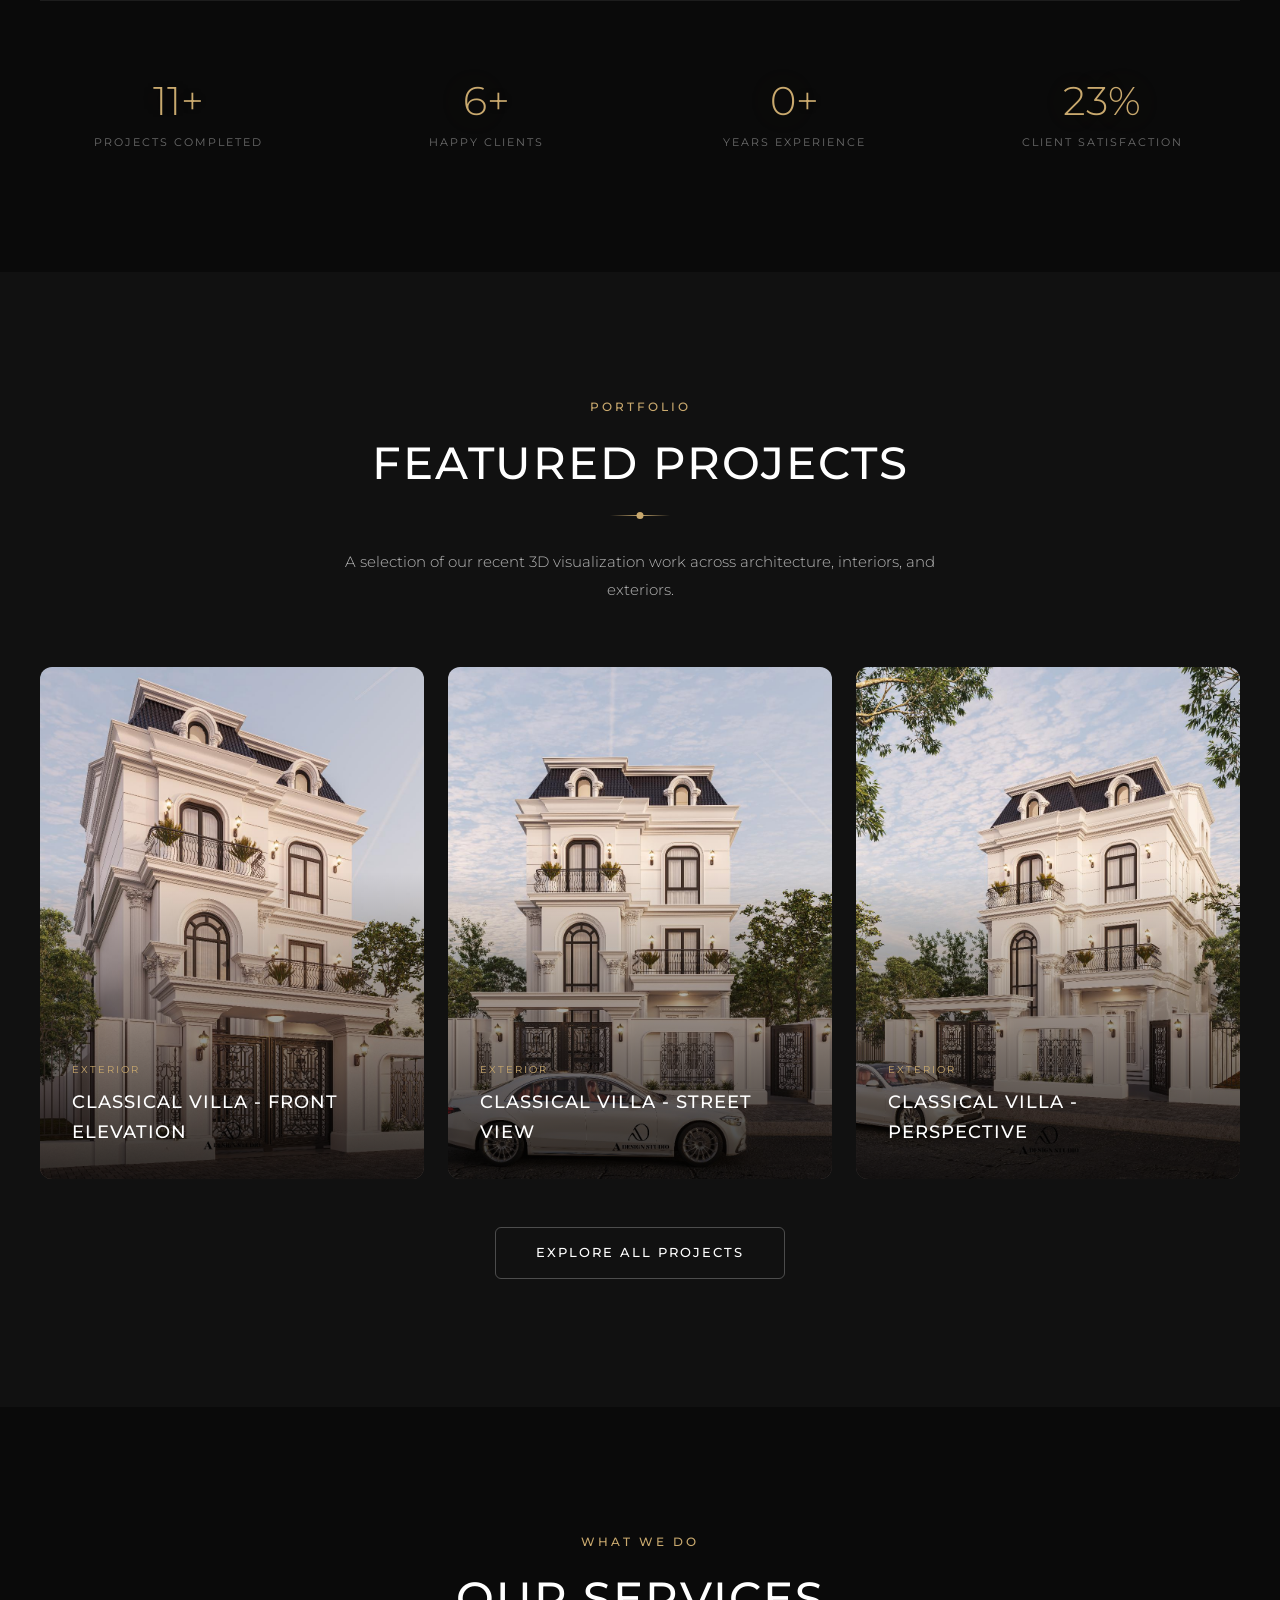
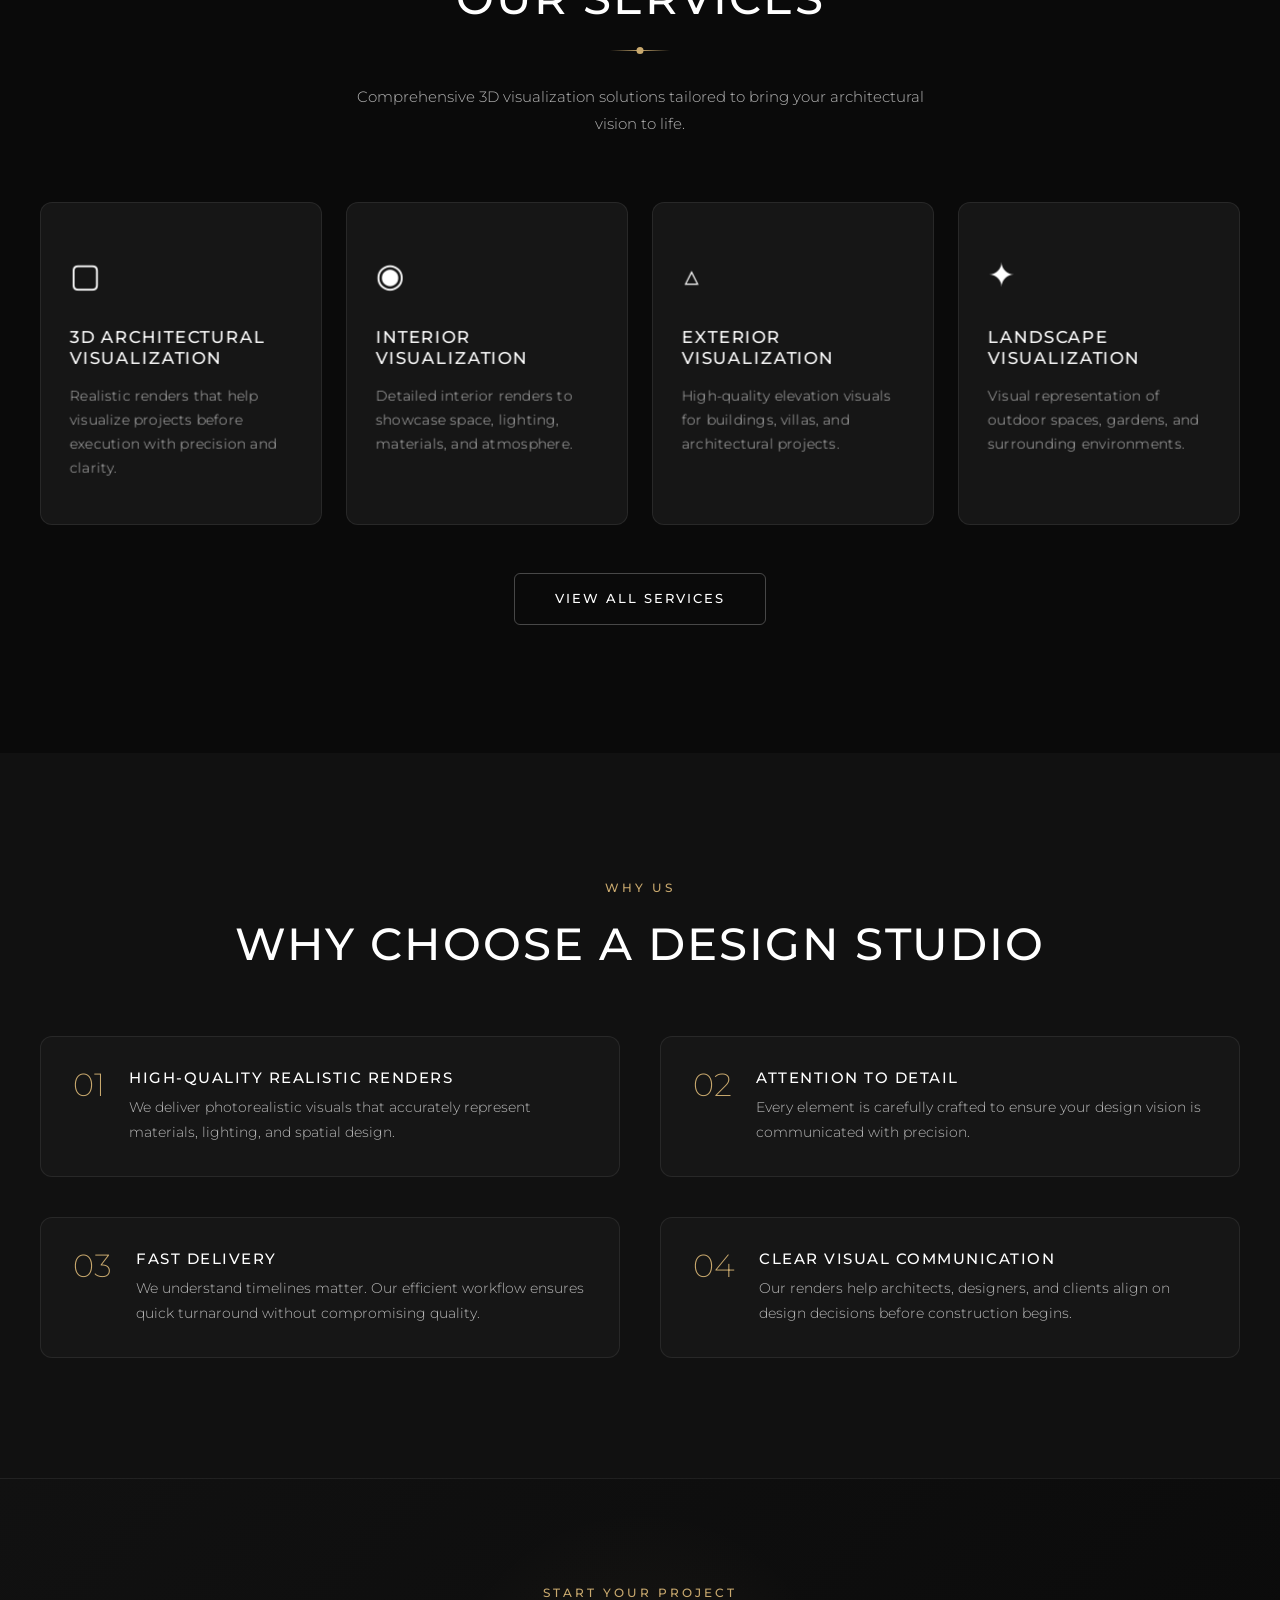
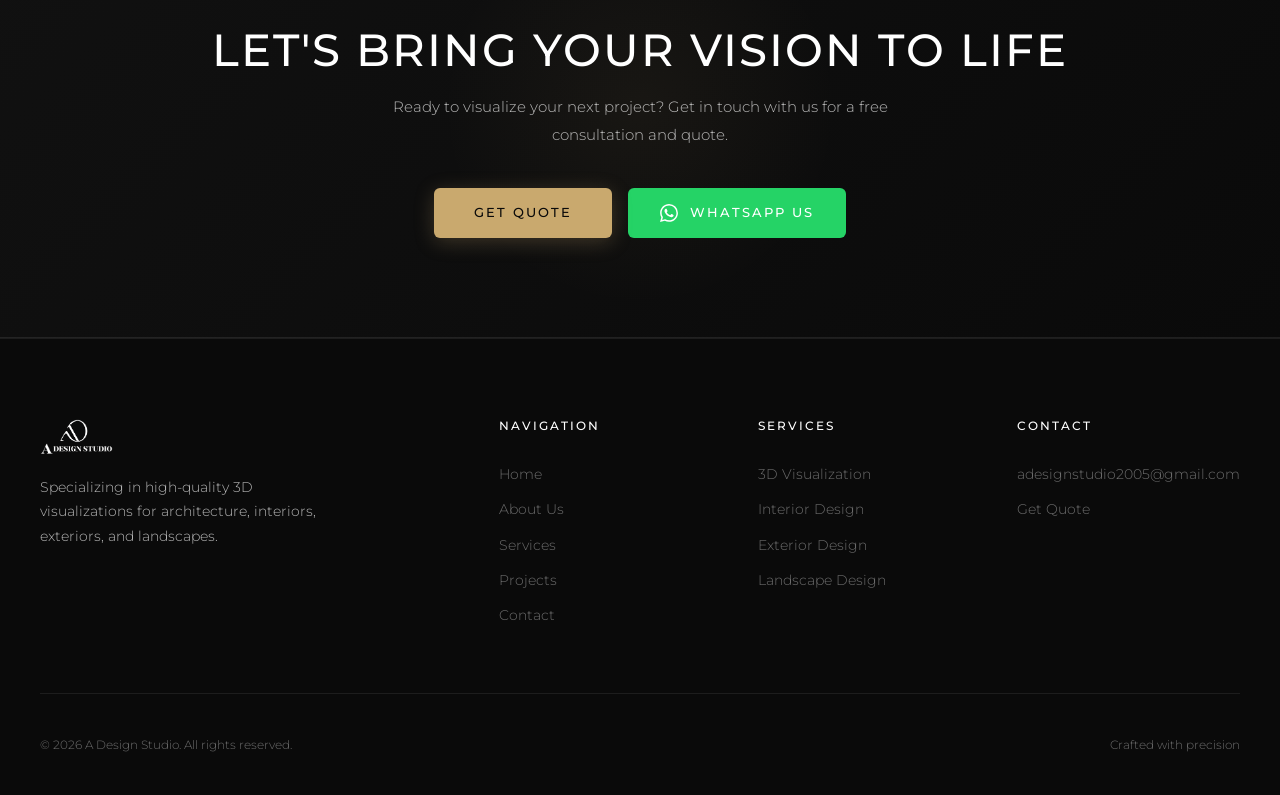
==== commit e3d26f68: "Update logo images across all HTML files from SVG to JPG and adjust CSS styles for logo dimensions. " ====
--- a/index.html
+++ b/index.html
@@ -1,11 +1,14 @@
 <!DOCTYPE html>
 <html lang="en">
+
 <head>
   <meta charset="UTF-8">
   <meta name="viewport" content="width=device-width, initial-scale=1.0">
   <title>A Design Studio | 3D Architectural Visualization</title>
-  <meta name="description" content="A Design Studio specializes in high-quality 3D visualizations for architecture, interiors, exteriors, and landscapes. Based in Surat, Gujarat.">
-  <meta name="keywords" content="3D visualization, architectural visualization, interior design, exterior design, landscape visualization, 3D rendering, Surat, Gujarat, A Design Studio">
+  <meta name="description"
+    content="A Design Studio specializes in high-quality 3D visualizations for architecture, interiors, exteriors, and landscapes. Based in Surat, Gujarat.">
+  <meta name="keywords"
+    content="3D visualization, architectural visualization, interior design, exterior design, landscape visualization, 3D rendering, Surat, Gujarat, A Design Studio">
   <meta name="author" content="A Design Studio">
   <meta name="robots" content="index, follow">
   <meta name="theme-color" content="#0a0a0a">
@@ -13,31 +16,34 @@
   <!-- Open Graph / Facebook -->
   <meta property="og:type" content="website">
   <meta property="og:title" content="A Design Studio | 3D Architectural Visualization">
-  <meta property="og:description" content="Transforming ideas into realistic visual experiences. High-quality 3D visualization for architecture, interiors, exteriors, and landscapes.">
+  <meta property="og:description"
+    content="Transforming ideas into realistic visual experiences. High-quality 3D visualization for architecture, interiors, exteriors, and landscapes.">
   <meta property="og:image" content="assets/images/IMG_20260413_114241_477.jpg">
   <meta property="og:site_name" content="A Design Studio">
 
   <!-- Twitter -->
   <meta name="twitter:card" content="summary_large_image">
   <meta name="twitter:title" content="A Design Studio | 3D Architectural Visualization">
-  <meta name="twitter:description" content="Transforming ideas into realistic visual experiences. High-quality 3D visualization for architecture, interiors, exteriors, and landscapes.">
+  <meta name="twitter:description"
+    content="Transforming ideas into realistic visual experiences. High-quality 3D visualization for architecture, interiors, exteriors, and landscapes.">
   <meta name="twitter:image" content="assets/images/IMG_20260413_114241_477.jpg">
 
   <!-- Favicon -->
   <link rel="icon" type="image/svg+xml" href="assets/images/favicon.svg">
-  <link rel="alternate icon" type="image/jpeg" href="assets/images/logo.jpg">
 
   <!-- Fonts & Styles -->
   <link rel="preconnect" href="https://fonts.googleapis.com">
   <link rel="preconnect" href="https://fonts.gstatic.com" crossorigin>
-  <link href="https://fonts.googleapis.com/css2?family=Montserrat:wght@200;300;400;500;600&display=swap" rel="stylesheet">
+  <link href="https://fonts.googleapis.com/css2?family=Montserrat:wght@200;300;400;500;600&display=swap"
+    rel="stylesheet">
   <link rel="stylesheet" href="assets/css/style.css">
 </head>
+
 <body>
 
   <!-- Preloader -->
   <div class="preloader">
-    <img src="assets/images/logo.svg" alt="A Design Studio" class="preloader-logo">
+    <img src="assets/images/logo.jpg" alt="A Design Studio" class="preloader-logo">
     <div class="preloader-bar"></div>
   </div>
 
@@ -48,7 +54,7 @@
   <!-- Header -->
   <header class="header">
     <a href="index.html" class="header-logo">
-      <img src="assets/images/logo.svg" alt="A Design Studio">
+      <img src="assets/images/without background.png" alt="A Design Studio">
     </a>
     <nav class="nav-links">
       <a href="index.html" class="active">Home</a>
@@ -85,7 +91,8 @@
     <div class="hero-content">
       <span class="hero-label">3D Visualization Studio</span>
       <h1>Transforming Ideas Into Realistic Visual Experiences</h1>
-      <p>We specialize in high-quality 3D architectural visualization, bringing your design concepts to life with stunning detail and realism.</p>
+      <p>We specialize in high-quality 3D architectural visualization, bringing your design concepts to life with
+        stunning detail and realism.</p>
       <div class="btn-group">
         <a href="projects.html" class="btn btn-primary btn-magnetic">View Projects</a>
         <a href="contact.html" class="btn btn-outline btn-magnetic">Get In Touch</a>
@@ -107,8 +114,10 @@
         <div class="intro-text fade-in-right">
           <span class="section-label">About Us</span>
           <h2>Crafting Spaces Through Visualization</h2>
-          <p>A Design Studio specializes in high-quality 3D visualizations for architecture, interiors, exteriors, and landscapes. We help clients visualize their spaces before execution with realistic and detailed renders.</p>
-          <p>Our team combines creativity with technical precision to deliver visuals that communicate your design intent clearly and beautifully.</p>
+          <p>A Design Studio specializes in high-quality 3D visualizations for architecture, interiors, exteriors, and
+            landscapes. We help clients visualize their spaces before execution with realistic and detailed renders.</p>
+          <p>Our team combines creativity with technical precision to deliver visuals that communicate your design
+            intent clearly and beautifully.</p>
           <a href="about.html" class="btn btn-outline">Learn More</a>
         </div>
       </div>
@@ -142,7 +151,8 @@
         <span class="section-label">Portfolio</span>
         <h2 class="section-title">Featured Projects</h2>
         <div class="section-divider"></div>
-        <p class="section-desc">A selection of our recent 3D visualization work across architecture, interiors, and exteriors.</p>
+        <p class="section-desc">A selection of our recent 3D visualization work across architecture, interiors, and
+          exteriors.</p>
       </div>
       <div class="projects-showcase">
         <div class="project-card fade-in delay-1">
@@ -180,7 +190,8 @@
         <span class="section-label">What We Do</span>
         <h2 class="section-title">Our Services</h2>
         <div class="section-divider"></div>
-        <p class="section-desc">Comprehensive 3D visualization solutions tailored to bring your architectural vision to life.</p>
+        <p class="section-desc">Comprehensive 3D visualization solutions tailored to bring your architectural vision to
+          life.</p>
       </div>
       <div class="services-grid">
         <div class="service-card tilt-3d fade-in delay-1">
@@ -240,14 +251,16 @@
           <span class="feature-num">03</span>
           <div class="feature-content">
             <h3>Fast Delivery</h3>
-            <p>We understand timelines matter. Our efficient workflow ensures quick turnaround without compromising quality.</p>
+            <p>We understand timelines matter. Our efficient workflow ensures quick turnaround without compromising
+              quality.</p>
           </div>
         </div>
         <div class="feature-item fade-in delay-4">
           <span class="feature-num">04</span>
           <div class="feature-content">
             <h3>Clear Visual Communication</h3>
-            <p>Our renders help architects, designers, and clients align on design decisions before construction begins.</p>
+            <p>Our renders help architects, designers, and clients align on design decisions before construction begins.
+            </p>
           </div>
         </div>
       </div>
@@ -263,7 +276,10 @@
       <div class="btn-group" style="justify-content: center;">
         <a href="contact.html" class="btn btn-primary">Get Quote</a>
         <a href="https://wa.me/919427171408" target="_blank" class="whatsapp-btn">
-          <svg width="18" height="18" viewBox="0 0 24 24" fill="currentColor"><path d="M17.472 14.382c-.297-.149-1.758-.867-2.03-.967-.273-.099-.471-.148-.67.15-.197.297-.767.966-.94 1.164-.173.199-.347.223-.644.075-.297-.15-1.255-.463-2.39-1.475-.883-.788-1.48-1.761-1.653-2.059-.173-.297-.018-.458.13-.606.134-.133.298-.347.446-.52.149-.174.198-.298.298-.497.099-.198.05-.371-.025-.52-.075-.149-.669-1.612-.916-2.207-.242-.579-.487-.5-.669-.51-.173-.008-.371-.01-.57-.01-.198 0-.52.074-.792.372-.272.297-1.04 1.016-1.04 2.479 0 1.462 1.065 2.875 1.213 3.074.149.198 2.096 3.2 5.077 4.487.709.306 1.262.489 1.694.625.712.227 1.36.195 1.871.118.571-.085 1.758-.719 2.006-1.413.248-.694.248-1.289.173-1.413-.074-.124-.272-.198-.57-.347m-5.421 7.403h-.004a9.87 9.87 0 01-5.031-1.378l-.361-.214-3.741.982.998-3.648-.235-.374a9.86 9.86 0 01-1.51-5.26c.001-5.45 4.436-9.884 9.888-9.884 2.64 0 5.122 1.03 6.988 2.898a9.825 9.825 0 012.893 6.994c-.003 5.45-4.437 9.884-9.885 9.884m8.413-18.297A11.815 11.815 0 0012.05 0C5.495 0 .16 5.335.157 11.892c0 2.096.547 4.142 1.588 5.945L.057 24l6.305-1.654a11.882 11.882 0 005.683 1.448h.005c6.554 0 11.89-5.335 11.893-11.893a11.821 11.821 0 00-3.48-8.413z"/></svg>
+          <svg width="18" height="18" viewBox="0 0 24 24" fill="currentColor">
+            <path
+              d="M17.472 14.382c-.297-.149-1.758-.867-2.03-.967-.273-.099-.471-.148-.67.15-.197.297-.767.966-.94 1.164-.173.199-.347.223-.644.075-.297-.15-1.255-.463-2.39-1.475-.883-.788-1.48-1.761-1.653-2.059-.173-.297-.018-.458.13-.606.134-.133.298-.347.446-.52.149-.174.198-.298.298-.497.099-.198.05-.371-.025-.52-.075-.149-.669-1.612-.916-2.207-.242-.579-.487-.5-.669-.51-.173-.008-.371-.01-.57-.01-.198 0-.52.074-.792.372-.272.297-1.04 1.016-1.04 2.479 0 1.462 1.065 2.875 1.213 3.074.149.198 2.096 3.2 5.077 4.487.709.306 1.262.489 1.694.625.712.227 1.36.195 1.871.118.571-.085 1.758-.719 2.006-1.413.248-.694.248-1.289.173-1.413-.074-.124-.272-.198-.57-.347m-5.421 7.403h-.004a9.87 9.87 0 01-5.031-1.378l-.361-.214-3.741.982.998-3.648-.235-.374a9.86 9.86 0 01-1.51-5.26c.001-5.45 4.436-9.884 9.888-9.884 2.64 0 5.122 1.03 6.988 2.898a9.825 9.825 0 012.893 6.994c-.003 5.45-4.437 9.884-9.885 9.884m8.413-18.297A11.815 11.815 0 0012.05 0C5.495 0 .16 5.335.157 11.892c0 2.096.547 4.142 1.588 5.945L.057 24l6.305-1.654a11.882 11.882 0 005.683 1.448h.005c6.554 0 11.89-5.335 11.893-11.893a11.821 11.821 0 00-3.48-8.413z" />
+          </svg>
           WhatsApp Us
         </a>
       </div>
@@ -275,7 +291,7 @@
     <div class="container">
       <div class="footer-grid">
         <div class="footer-brand">
-          <img src="assets/images/logo.svg" alt="A Design Studio">
+          <img src="assets/images/without background.png" alt="A Design Studio">
           <p>Specializing in high-quality 3D visualizations for architecture, interiors, exteriors, and landscapes.</p>
         </div>
         <div class="footer-col">
@@ -308,4 +324,5 @@
 
   <script src="assets/js/main.js"></script>
 </body>
-</html>
+
+</html>
--- a/assets/css/style.css
+++ b/assets/css/style.css
@@ -175,7 +175,8 @@
 }
 
 .header-logo img {
-  height: 40px;
+  height: 44px;
+  filter: invert(1);
   transition: opacity var(--transition);
 }
 
@@ -1124,6 +1125,7 @@
 
 .footer-brand img {
   height: 36px;
+  filter: invert(1);
   margin-bottom: 20px;
 }
 
@@ -1187,7 +1189,8 @@
 }
 
 .preloader-logo {
-  height: 50px;
+  height: 60px;
+  filter: invert(1);
   animation: preloaderPulse 1.5s ease-in-out infinite;
 }
 
@@ -1759,6 +1762,13 @@
   .footer-grid {
     grid-template-columns: 1fr;
     gap: 32px;
+    text-align: center;
+  }
+
+  .footer-brand {
+    display: flex;
+    flex-direction: column;
+    align-items: center;
   }
 
   .footer-bottom {
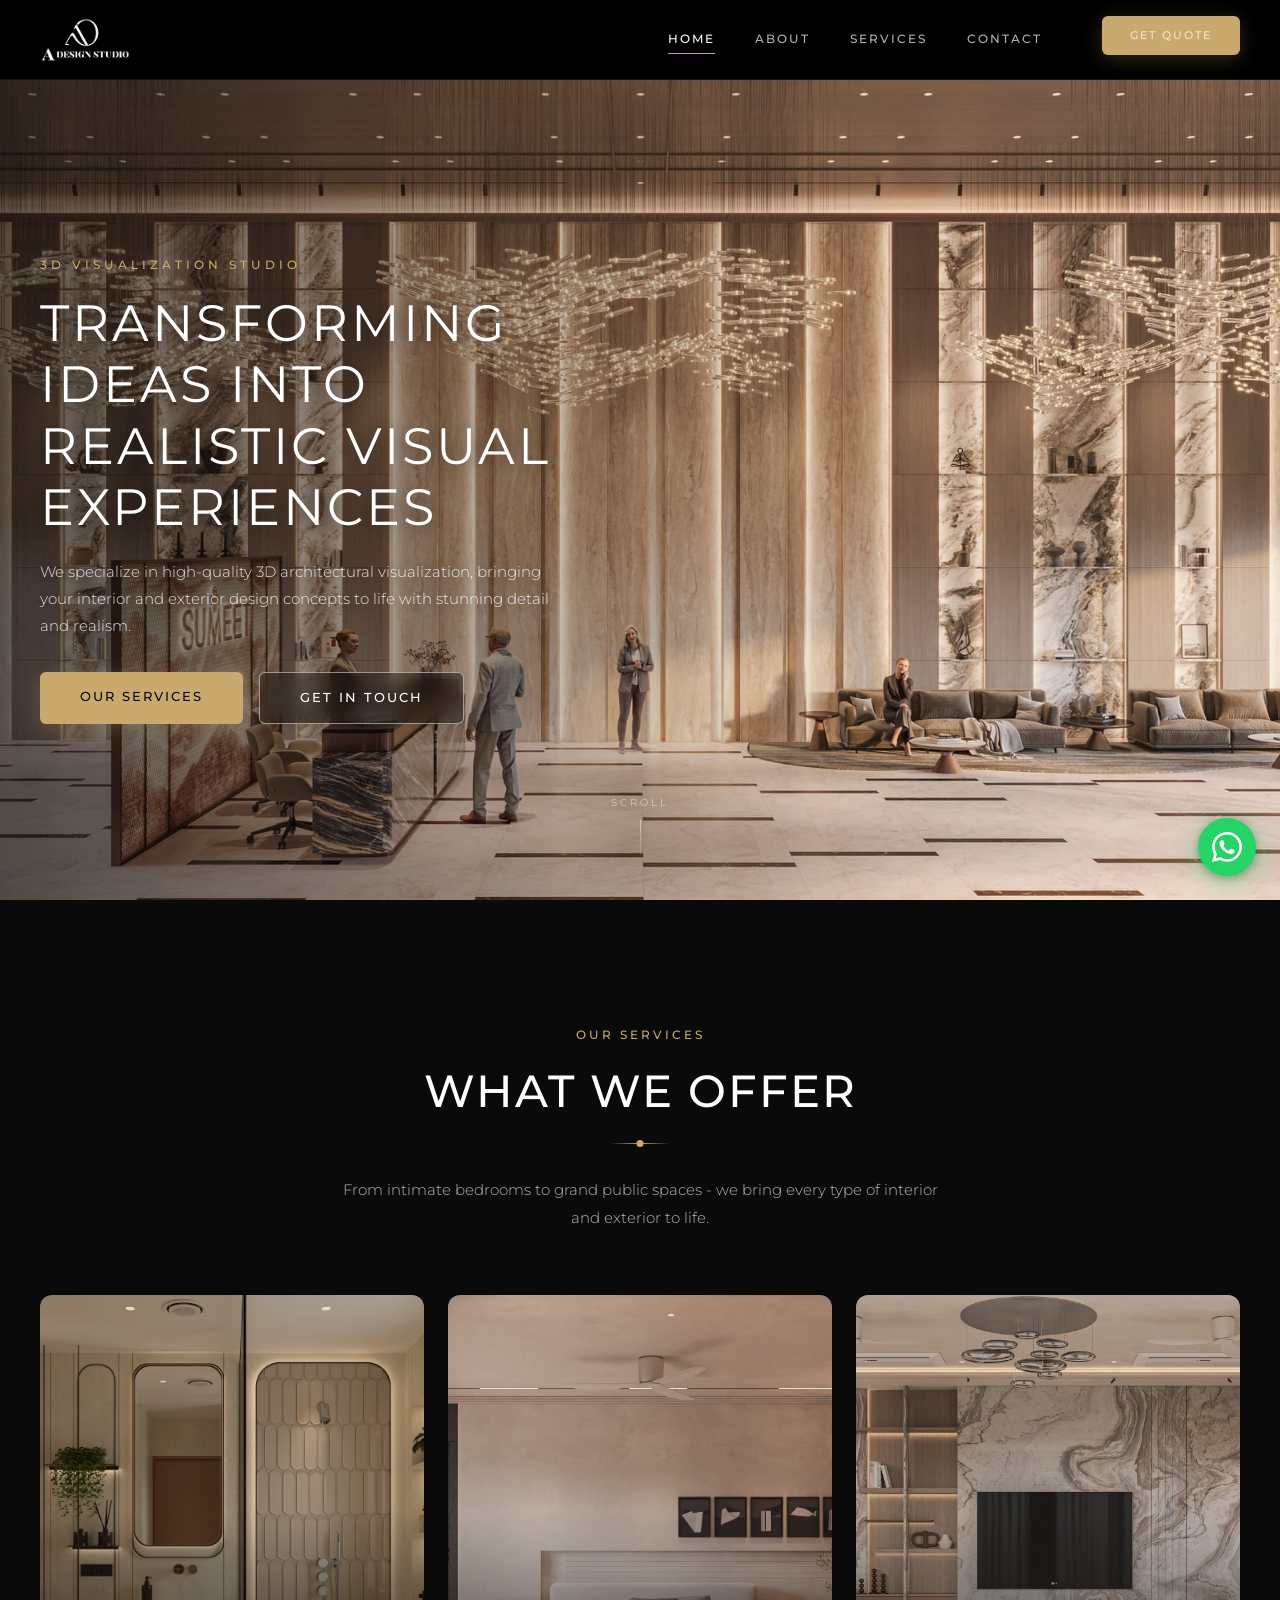
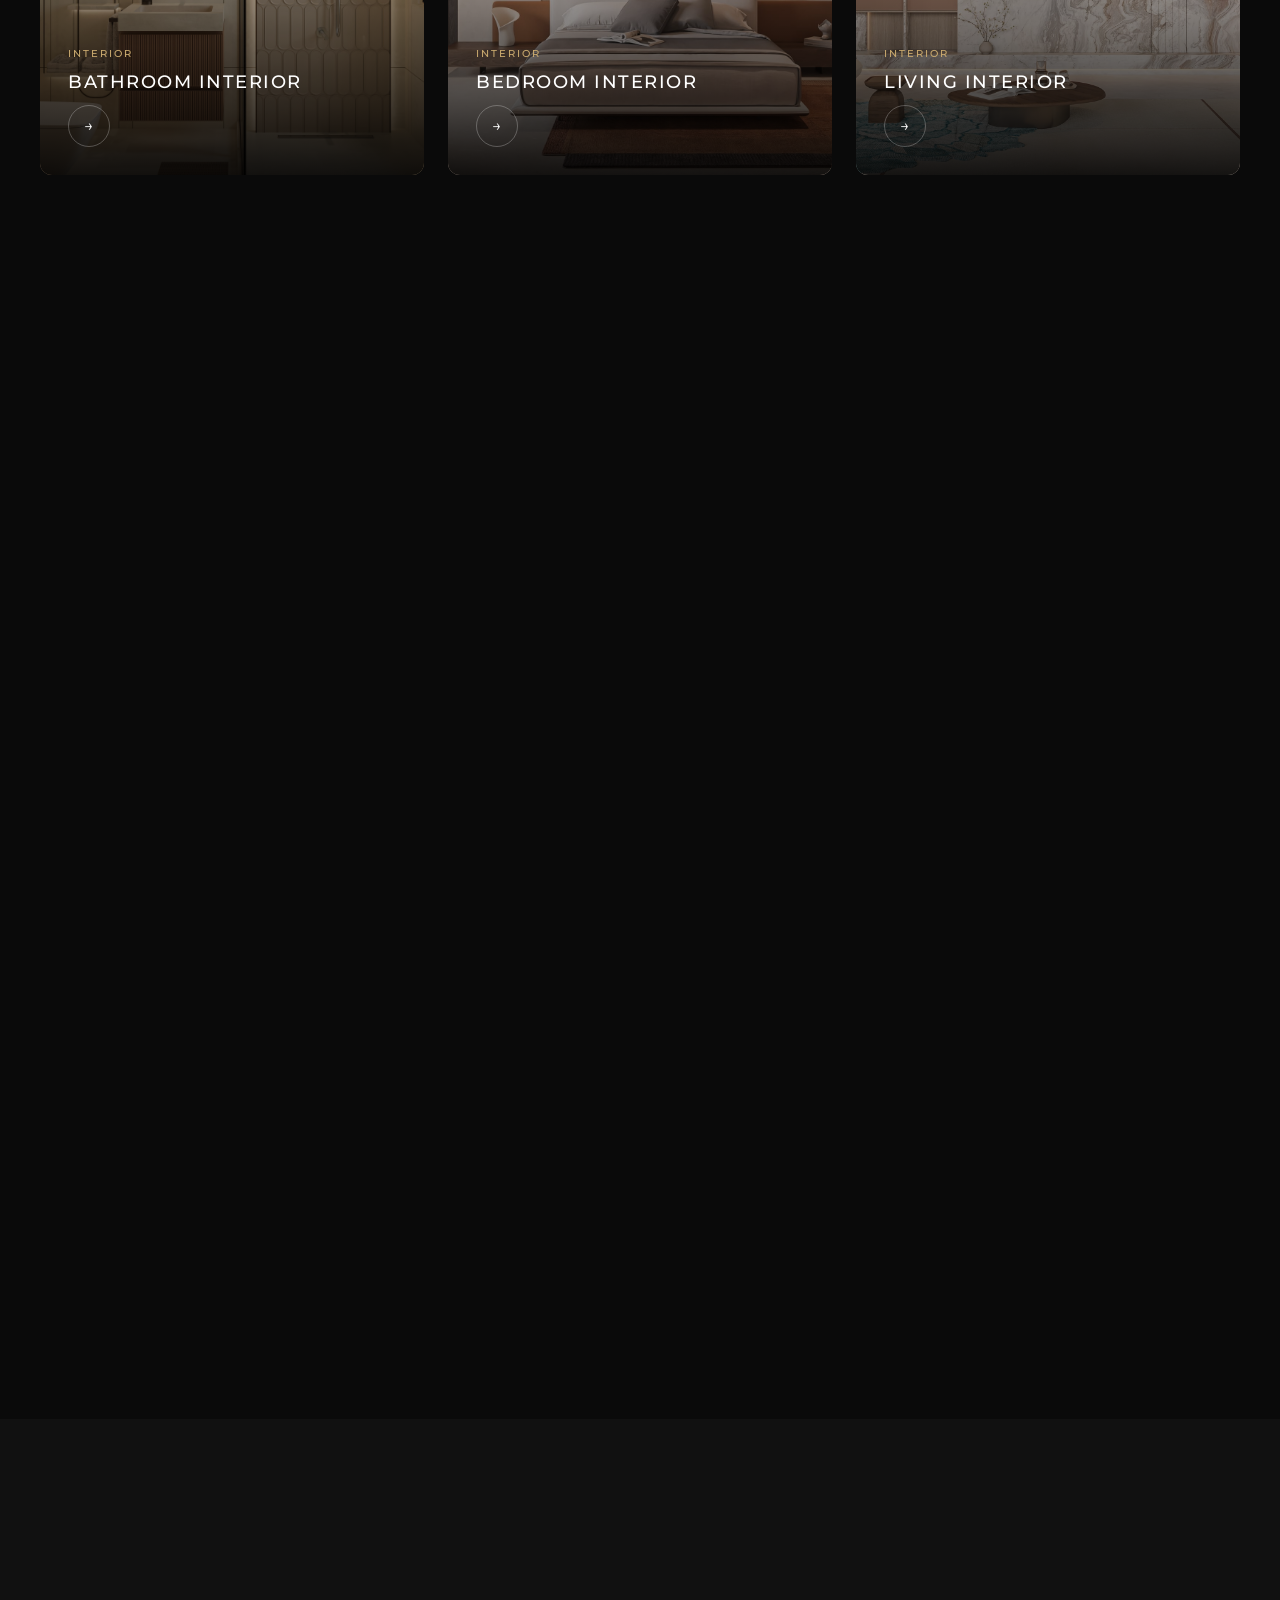
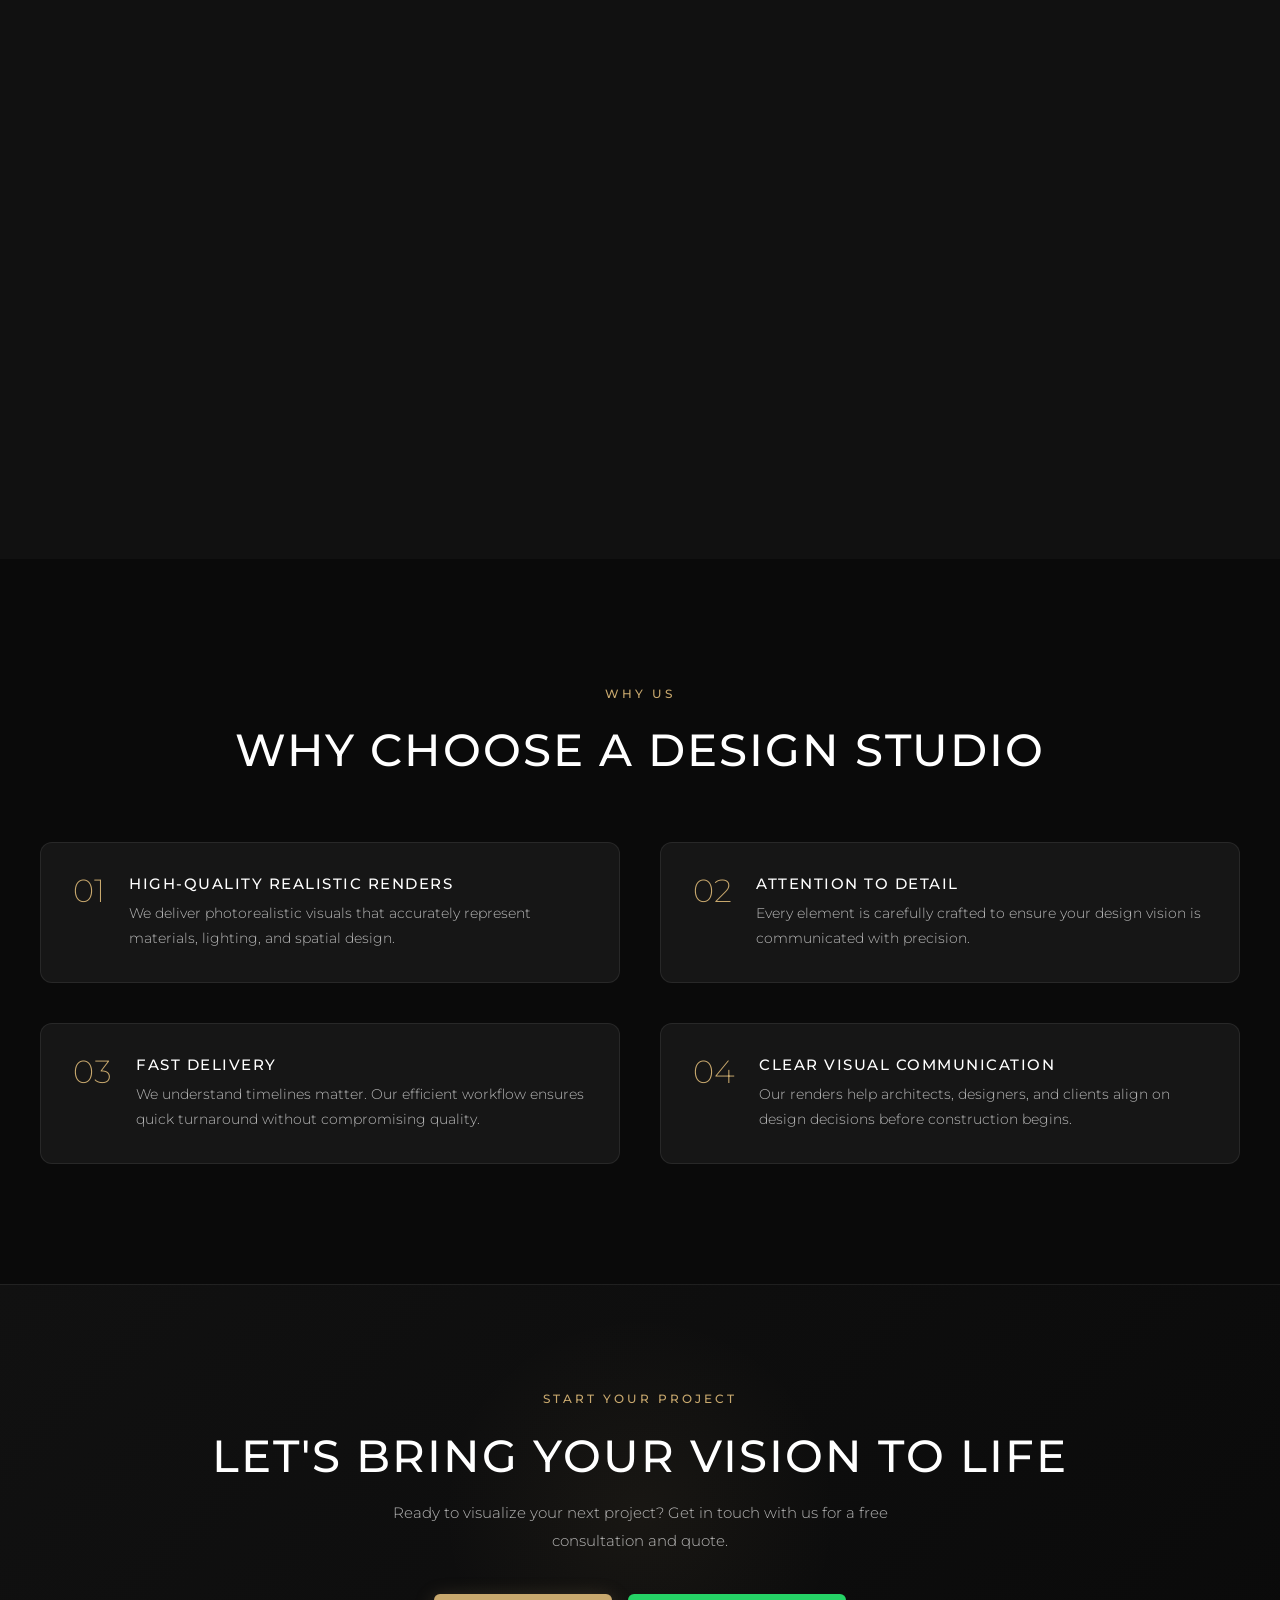
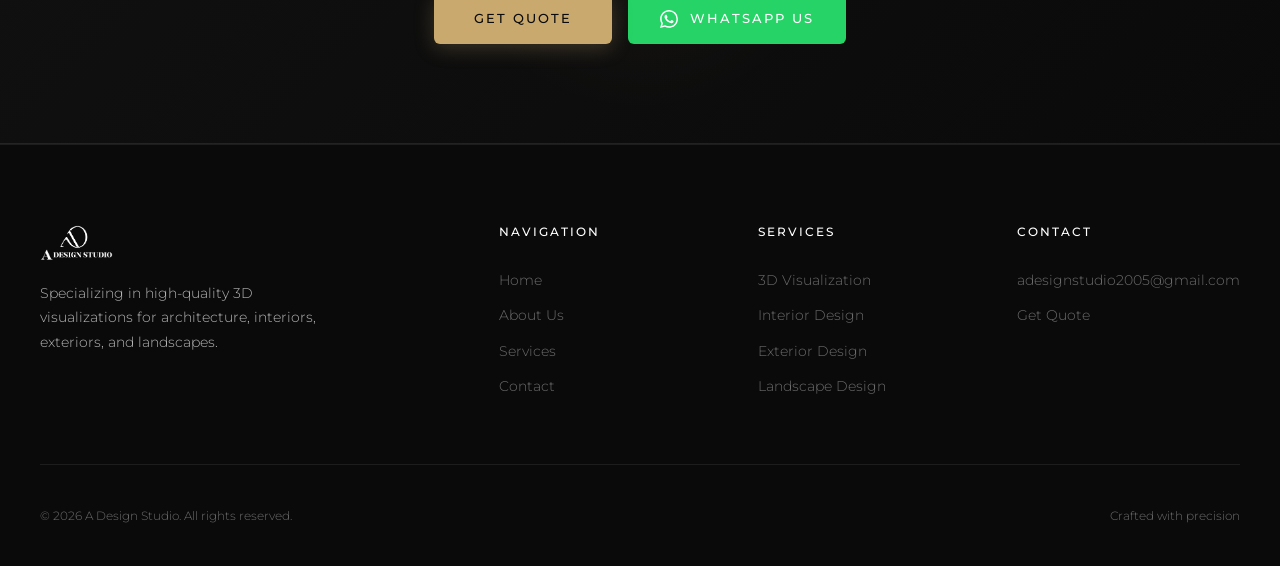
==== commit e33f3cf8: "Refactor website structure by removing the Projects page and updating navigation links across all HT" ====
--- a/index.html
+++ b/index.html
@@ -41,16 +41,6 @@
 
 <body>
 
-  <!-- Preloader -->
-  <div class="preloader">
-    <img src="assets/images/logo.jpg" alt="A Design Studio" class="preloader-logo">
-    <div class="preloader-bar"></div>
-  </div>
-
-  <!-- Custom Cursor -->
-  <div class="custom-cursor"></div>
-  <div class="cursor-dot"></div>
-
   <!-- Header -->
   <header class="header">
     <a href="index.html" class="header-logo">
@@ -60,7 +50,6 @@
       <a href="index.html" class="active">Home</a>
       <a href="about.html">About</a>
       <a href="services.html">Services</a>
-      <a href="projects.html">Projects</a>
       <a href="contact.html">Contact</a>
       <div class="nav-cta">
         <a href="contact.html" class="btn btn-primary">Get Quote</a>
@@ -78,7 +67,6 @@
     <a href="index.html" class="active">Home</a>
     <a href="about.html">About</a>
     <a href="services.html">Services</a>
-    <a href="projects.html">Projects</a>
     <a href="contact.html">Contact</a>
     <a href="contact.html" class="btn btn-primary" style="margin-top: 20px;">Get Quote</a>
   </div>
@@ -86,15 +74,15 @@
   <!-- Hero Section -->
   <section class="hero">
     <div class="hero-bg">
-      <img src="assets/images/IMG_20260413_114241_477.jpg" alt="3D Architectural Visualization">
+      <img src="assets/images/home_bg.jpg" alt="3D Architectural Visualization">
     </div>
     <div class="hero-content">
       <span class="hero-label">3D Visualization Studio</span>
       <h1>Transforming Ideas Into Realistic Visual Experiences</h1>
-      <p>We specialize in high-quality 3D architectural visualization, bringing your design concepts to life with
-        stunning detail and realism.</p>
+      <p>We specialize in high-quality 3D architectural visualization, bringing your interior and exterior design
+        concepts to life with stunning detail and realism.</p>
       <div class="btn-group">
-        <a href="projects.html" class="btn btn-primary btn-magnetic">View Projects</a>
+        <a href="services.html" class="btn btn-primary btn-magnetic">Our Services</a>
         <a href="contact.html" class="btn btn-outline btn-magnetic">Get In Touch</a>
       </div>
     </div>
@@ -104,129 +92,126 @@
     </div>
   </section>
 
+  <!-- Services Grid (Categories with Images) -->
+  <section class="section">
+    <div class="container">
+      <div class="section-header center fade-in">
+        <span class="section-label">Our Services</span>
+        <h2 class="section-title">What We Offer</h2>
+        <div class="section-divider"></div>
+        <p class="section-desc">From intimate bedrooms to grand public spaces - we bring every type of interior and
+          exterior to life.</p>
+      </div>
+
+      <div class="service-categories">
+
+        <a href="services.html" class="service-category-card fade-in delay-1">
+          <div class="service-category-img">
+            <img src="assets/images/bathroom interior/BATHROOM 2 VIEW 1.jpg" alt="Bathroom Interior">
+          </div>
+          <div class="service-category-info">
+            <span class="service-category-tag">Interior</span>
+            <h3>Bathroom Interior</h3>
+            <span class="service-category-arrow">&rarr;</span>
+          </div>
+        </a>
+
+        <a href="services.html" class="service-category-card fade-in delay-2">
+          <div class="service-category-img">
+            <img src="assets/images/bedroom interior/01_View01.jpg" alt="Bedroom Interior">
+          </div>
+          <div class="service-category-info">
+            <span class="service-category-tag">Interior</span>
+            <h3>Bedroom Interior</h3>
+            <span class="service-category-arrow">&rarr;</span>
+          </div>
+        </a>
+
+        <a href="services.html" class="service-category-card fade-in delay-3">
+          <div class="service-category-img">
+            <img src="assets/images/living interior/01_View01.jpg" alt="Living Interior">
+          </div>
+          <div class="service-category-info">
+            <span class="service-category-tag">Interior</span>
+            <h3>Living Interior</h3>
+            <span class="service-category-arrow">&rarr;</span>
+          </div>
+        </a>
+
+        <a href="services.html" class="service-category-card fade-in delay-1">
+          <div class="service-category-img">
+            <img src="assets/images/deck interior/LIVING AREA VIEW  (18).jpg" alt="Deck Interior">
+          </div>
+          <div class="service-category-info">
+            <span class="service-category-tag">Interior</span>
+            <h3>Deck Interior</h3>
+            <span class="service-category-arrow">&rarr;</span>
+          </div>
+        </a>
+
+        <a href="services.html" class="service-category-card fade-in delay-2">
+          <div class="service-category-img">
+            <img src="assets/images/public interior/RAIPUR LOBBY VIEW (2).jpg" alt="Public Interior">
+          </div>
+          <div class="service-category-info">
+            <span class="service-category-tag">Interior</span>
+            <h3>Public Interior</h3>
+            <span class="service-category-arrow">&rarr;</span>
+          </div>
+        </a>
+
+        <a href="services.html" class="service-category-card fade-in delay-3">
+          <div class="service-category-img">
+            <img src="assets/images/private exterior/01_View01.jpg" alt="Private Exterior">
+          </div>
+          <div class="service-category-info">
+            <span class="service-category-tag">Exterior</span>
+            <h3>Private Exterior</h3>
+            <span class="service-category-arrow">&rarr;</span>
+          </div>
+        </a>
+
+        <a href="services.html" class="service-category-card fade-in delay-1">
+          <div class="service-category-img">
+            <img src="assets/images/public exterior/01.jpg" alt="Public Exterior">
+          </div>
+          <div class="service-category-info">
+            <span class="service-category-tag">Exterior</span>
+            <h3>Public Exterior</h3>
+            <span class="service-category-arrow">&rarr;</span>
+          </div>
+        </a>
+
+      </div>
+
+      <div style="text-align: center; margin-top: 56px;" class="fade-in">
+        <a href="services.html" class="btn btn-outline btn-magnetic">View All Services</a>
+      </div>
+    </div>
+  </section>
+
   <!-- Studio Introduction -->
-  <section class="section">
+  <section class="section section-alt">
     <div class="container">
       <div class="intro-grid">
         <div class="intro-image img-reveal fade-in-left">
-          <img src="assets/images/IMG_20260413_114236_770.jpg" alt="A Design Studio Work">
+          <img src="assets/images/bedroom interior/01_View01.jpg" alt="A Design Studio Work">
         </div>
         <div class="intro-text fade-in-right">
           <span class="section-label">About Us</span>
           <h2>Crafting Spaces Through Visualization</h2>
-          <p>A Design Studio specializes in high-quality 3D visualizations for architecture, interiors, exteriors, and
-            landscapes. We help clients visualize their spaces before execution with realistic and detailed renders.</p>
+          <p>A Design Studio specializes in high-quality 3D visualizations for interiors and exteriors. We help clients
+            visualize their spaces before execution with realistic and detailed renders.</p>
           <p>Our team combines creativity with technical precision to deliver visuals that communicate your design
             intent clearly and beautifully.</p>
           <a href="about.html" class="btn btn-outline">Learn More</a>
         </div>
       </div>
-
-      <!-- Stats -->
-      <div class="stats-row">
-        <div class="stat-item fade-in delay-1">
-          <div class="stat-number" data-count="50" data-suffix="+">0</div>
-          <div class="stat-label">Projects Completed</div>
-        </div>
-        <div class="stat-item fade-in delay-2">
-          <div class="stat-number" data-count="30" data-suffix="+">0</div>
-          <div class="stat-label">Happy Clients</div>
-        </div>
-        <div class="stat-item fade-in delay-3">
-          <div class="stat-number" data-count="3" data-suffix="+">0</div>
-          <div class="stat-label">Years Experience</div>
-        </div>
-        <div class="stat-item fade-in delay-4">
-          <div class="stat-number" data-count="100" data-suffix="%">0</div>
-          <div class="stat-label">Client Satisfaction</div>
-        </div>
-      </div>
-    </div>
-  </section>
-
-  <!-- Featured Projects -->
-  <section class="section section-alt">
-    <div class="container">
-      <div class="section-header center fade-in">
-        <span class="section-label">Portfolio</span>
-        <h2 class="section-title">Featured Projects</h2>
-        <div class="section-divider"></div>
-        <p class="section-desc">A selection of our recent 3D visualization work across architecture, interiors, and
-          exteriors.</p>
-      </div>
-      <div class="projects-showcase">
-        <div class="project-card fade-in delay-1">
-          <img src="assets/images/IMG_20260413_114236_770.jpg" alt="Interior Visualization">
-          <div class="project-overlay">
-            <span class="project-category">Exterior</span>
-            <span class="project-title">Classical Villa - Front Elevation</span>
-          </div>
-        </div>
-        <div class="project-card fade-in delay-2">
-          <img src="assets/images/IMG_20260413_114241_477.jpg" alt="Exterior Visualization">
-          <div class="project-overlay">
-            <span class="project-category">Exterior</span>
-            <span class="project-title">Classical Villa - Street View</span>
-          </div>
-        </div>
-        <div class="project-card fade-in delay-3">
-          <img src="assets/images/IMG_20260413_152232_942.jpg" alt="Landscape Visualization">
-          <div class="project-overlay">
-            <span class="project-category">Exterior</span>
-            <span class="project-title">Classical Villa - Perspective</span>
-          </div>
-        </div>
-      </div>
-      <div style="text-align: center; margin-top: 48px;" class="fade-in">
-        <a href="projects.html" class="btn btn-outline">Explore All Projects</a>
-      </div>
-    </div>
-  </section>
-
-  <!-- Services Snapshot -->
+    </div>
+  </section>
+
+  <!-- Why Choose Us -->
   <section class="section">
-    <div class="container">
-      <div class="section-header center fade-in">
-        <span class="section-label">What We Do</span>
-        <h2 class="section-title">Our Services</h2>
-        <div class="section-divider"></div>
-        <p class="section-desc">Comprehensive 3D visualization solutions tailored to bring your architectural vision to
-          life.</p>
-      </div>
-      <div class="services-grid">
-        <div class="service-card tilt-3d fade-in delay-1">
-          <div class="card-shine"></div>
-          <span class="service-icon">&#9634;</span>
-          <h3>3D Architectural Visualization</h3>
-          <p>Realistic renders that help visualize projects before execution with precision and clarity.</p>
-        </div>
-        <div class="service-card tilt-3d fade-in delay-2">
-          <div class="card-shine"></div>
-          <span class="service-icon">&#9673;</span>
-          <h3>Interior Visualization</h3>
-          <p>Detailed interior renders to showcase space, lighting, materials, and atmosphere.</p>
-        </div>
-        <div class="service-card tilt-3d fade-in delay-3">
-          <div class="card-shine"></div>
-          <span class="service-icon">&#9651;</span>
-          <h3>Exterior Visualization</h3>
-          <p>High-quality elevation visuals for buildings, villas, and architectural projects.</p>
-        </div>
-        <div class="service-card tilt-3d fade-in delay-4">
-          <div class="card-shine"></div>
-          <span class="service-icon">&#10022;</span>
-          <h3>Landscape Visualization</h3>
-          <p>Visual representation of outdoor spaces, gardens, and surrounding environments.</p>
-        </div>
-      </div>
-      <div style="text-align: center; margin-top: 48px;" class="fade-in">
-        <a href="services.html" class="btn btn-outline">View All Services</a>
-      </div>
-    </div>
-  </section>
-
-  <!-- Why Choose Us -->
-  <section class="section section-alt">
     <div class="container">
       <div class="section-header center fade-in">
         <span class="section-label">Why Us</span>
@@ -299,8 +284,7 @@
           <a href="index.html">Home</a>
           <a href="about.html">About Us</a>
           <a href="services.html">Services</a>
-          <a href="projects.html">Projects</a>
-          <a href="contact.html">Contact</a>
+              <a href="contact.html">Contact</a>
         </div>
         <div class="footer-col">
           <h4>Services</h4>
@@ -322,6 +306,13 @@
     </div>
   </footer>
 
+  <!-- Floating WhatsApp Button -->
+  <a href="https://wa.me/919427171408" target="_blank" rel="noopener" class="whatsapp-float" aria-label="Chat on WhatsApp">
+    <svg viewBox="0 0 24 24" fill="currentColor">
+      <path d="M17.472 14.382c-.297-.149-1.758-.867-2.03-.967-.273-.099-.471-.148-.67.15-.197.297-.767.966-.94 1.164-.173.199-.347.223-.644.075-.297-.15-1.255-.463-2.39-1.475-.883-.788-1.48-1.761-1.653-2.059-.173-.297-.018-.458.13-.606.134-.133.298-.347.446-.52.149-.174.198-.298.298-.497.099-.198.05-.371-.025-.52-.075-.149-.669-1.612-.916-2.207-.242-.579-.487-.5-.669-.51-.173-.008-.371-.01-.57-.01-.198 0-.52.074-.792.372-.272.297-1.04 1.016-1.04 2.479 0 1.462 1.065 2.875 1.213 3.074.149.198 2.096 3.2 5.077 4.487.709.306 1.262.489 1.694.625.712.227 1.36.195 1.871.118.571-.085 1.758-.719 2.006-1.413.248-.694.248-1.289.173-1.413-.074-.124-.272-.198-.57-.347m-5.421 7.403h-.004a9.87 9.87 0 01-5.031-1.378l-.361-.214-3.741.982.998-3.648-.235-.374a9.86 9.86 0 01-1.51-5.26c.001-5.45 4.436-9.884 9.888-9.884 2.64 0 5.122 1.03 6.988 2.898a9.825 9.825 0 012.893 6.994c-.003 5.45-4.437 9.884-9.885 9.884m8.413-18.297A11.815 11.815 0 0012.05 0C5.495 0 .16 5.335.157 11.892c0 2.096.547 4.142 1.588 5.945L.057 24l6.305-1.654a11.882 11.882 0 005.683 1.448h.005c6.554 0 11.89-5.335 11.893-11.893a11.821 11.821 0 00-3.48-8.413z" />
+    </svg>
+  </a>
+
   <script src="assets/js/main.js"></script>
 </body>
 
--- a/assets/css/style.css
+++ b/assets/css/style.css
@@ -163,15 +163,14 @@
   display: flex;
   align-items: center;
   justify-content: space-between;
-  background: rgba(10, 10, 10, 0.7);
-  backdrop-filter: blur(10px);
-  transition: background var(--transition), box-shadow var(--transition);
+  background: #000000;
+  border-bottom: 1px solid var(--border);
+  transition: background var(--transition);
 }
 
 .header.scrolled {
-  background: rgba(10, 10, 10, 0.95);
-  backdrop-filter: blur(20px);
-  box-shadow: 0 1px 0 var(--border);
+  background: #000000;
+  box-shadow: 0 4px 20px rgba(0, 0, 0, 0.5);
 }
 
 .header-logo img {
@@ -334,9 +333,9 @@
   inset: 0;
   background: linear-gradient(
     to right,
-    rgba(0, 0, 0, 0.85) 0%,
-    rgba(0, 0, 0, 0.6) 50%,
-    rgba(0, 0, 0, 0.3) 100%
+    rgba(0, 0, 0, 0.6) 0%,
+    rgba(0, 0, 0, 0.25) 40%,
+    rgba(0, 0, 0, 0) 70%
   );
 }
 
@@ -361,17 +360,33 @@
   margin-bottom: 20px;
   font-weight: 400;
   font-size: clamp(1.8rem, 4vw, 3.2rem);
+  text-shadow: 0 2px 24px rgba(0, 0, 0, 0.6);
 }
 
 .hero p {
   font-size: 0.95rem;
   max-width: 520px;
   margin-bottom: 32px;
-  color: rgba(255, 255, 255, 0.65);
+  color: rgba(255, 255, 255, 0.85);
+  text-shadow: 0 2px 16px rgba(0, 0, 0, 0.7);
 }
 
 .hero .btn-group {
   margin-top: 8px;
+}
+
+.hero .btn-outline {
+  background: rgba(0, 0, 0, 0.35);
+  backdrop-filter: blur(8px);
+  -webkit-backdrop-filter: blur(8px);
+  border-color: rgba(255, 255, 255, 0.5);
+  color: #ffffff;
+}
+
+.hero .btn-outline:hover {
+  background: rgba(201, 169, 110, 0.15);
+  border-color: var(--accent);
+  color: var(--accent);
 }
 
 /* Hero scroll indicator */
@@ -506,7 +521,93 @@
   color: var(--text-muted);
 }
 
-/* --- Services Snapshot (Home) --- */
+/* --- Service Category Cards (Home) --- */
+.service-categories {
+  display: grid;
+  grid-template-columns: repeat(3, 1fr);
+  gap: 24px;
+}
+
+.service-category-card {
+  position: relative;
+  overflow: hidden;
+  border-radius: 12px;
+  aspect-ratio: 4/5;
+  display: block;
+  transition: transform 0.5s ease, box-shadow 0.5s ease;
+}
+
+.service-category-card:hover {
+  transform: translateY(-6px);
+  box-shadow: 0 25px 50px rgba(0, 0, 0, 0.5);
+}
+
+.service-category-img {
+  position: absolute;
+  inset: 0;
+  overflow: hidden;
+}
+
+.service-category-img img {
+  width: 100%;
+  height: 100%;
+  object-fit: cover;
+  transition: transform 0.7s ease;
+}
+
+.service-category-card:hover .service-category-img img {
+  transform: scale(1.08);
+}
+
+.service-category-info {
+  position: absolute;
+  inset: 0;
+  background: linear-gradient(to top, rgba(0, 0, 0, 0.9) 0%, rgba(0, 0, 0, 0.1) 55%, transparent 100%);
+  display: flex;
+  flex-direction: column;
+  justify-content: flex-end;
+  padding: 28px;
+  z-index: 1;
+}
+
+.service-category-tag {
+  font-size: 0.65rem;
+  text-transform: uppercase;
+  letter-spacing: 2px;
+  color: var(--accent);
+  font-weight: 500;
+  margin-bottom: 8px;
+}
+
+.service-category-info h3 {
+  color: var(--text-primary);
+  font-size: 1.15rem;
+  font-weight: 500;
+  letter-spacing: 1.5px;
+  margin-bottom: 12px;
+}
+
+.service-category-arrow {
+  display: inline-flex;
+  align-items: center;
+  justify-content: center;
+  width: 42px;
+  height: 42px;
+  border: 1px solid rgba(255, 255, 255, 0.25);
+  border-radius: 50%;
+  color: var(--text-primary);
+  font-size: 1rem;
+  transition: all var(--transition);
+}
+
+.service-category-card:hover .service-category-arrow {
+  border-color: var(--accent);
+  background: var(--accent);
+  color: var(--bg-primary);
+  transform: translateX(4px);
+}
+
+/* --- Services Snapshot (legacy, still used) --- */
 .services-grid {
   display: grid;
   grid-template-columns: repeat(4, 1fr);
@@ -1110,6 +1211,61 @@
   color: #fff;
 }
 
+/* --- Floating WhatsApp Button --- */
+.whatsapp-float {
+  position: fixed;
+  bottom: 24px;
+  right: 24px;
+  width: 58px;
+  height: 58px;
+  background: #25d366;
+  border-radius: 50%;
+  display: flex;
+  align-items: center;
+  justify-content: center;
+  color: #fff;
+  box-shadow: 0 6px 24px rgba(37, 211, 102, 0.4), 0 2px 8px rgba(0, 0, 0, 0.3);
+  z-index: 1000;
+  transition: transform 0.25s ease, box-shadow 0.25s ease;
+  animation: whatsappPulse 2.4s ease-in-out infinite;
+}
+
+.whatsapp-float:hover {
+  transform: scale(1.08);
+  background: #1fb855;
+  color: #fff;
+  box-shadow: 0 8px 32px rgba(37, 211, 102, 0.55), 0 4px 12px rgba(0, 0, 0, 0.4);
+  animation: none;
+}
+
+.whatsapp-float svg {
+  width: 30px;
+  height: 30px;
+}
+
+@keyframes whatsappPulse {
+  0%, 100% {
+    box-shadow: 0 6px 24px rgba(37, 211, 102, 0.4), 0 0 0 0 rgba(37, 211, 102, 0.5);
+  }
+  50% {
+    box-shadow: 0 6px 24px rgba(37, 211, 102, 0.4), 0 0 0 14px rgba(37, 211, 102, 0);
+  }
+}
+
+@media (max-width: 768px) {
+  .whatsapp-float {
+    bottom: 18px;
+    right: 18px;
+    width: 52px;
+    height: 52px;
+  }
+
+  .whatsapp-float svg {
+    width: 26px;
+    height: 26px;
+  }
+}
+
 /* --- Footer --- */
 .footer {
   padding: 80px 0 40px;
@@ -1166,108 +1322,6 @@
 .footer-bottom p {
   font-size: 0.75rem;
   color: var(--text-muted);
-}
-
-/* --- Preloader --- */
-.preloader {
-  position: fixed;
-  inset: 0;
-  z-index: 9999;
-  background: var(--bg-primary);
-  display: flex;
-  align-items: center;
-  justify-content: center;
-  flex-direction: column;
-  gap: 24px;
-  transition: opacity 0.6s ease, visibility 0.6s ease;
-}
-
-.preloader.loaded {
-  opacity: 0;
-  visibility: hidden;
-  pointer-events: none;
-}
-
-.preloader-logo {
-  height: 60px;
-  filter: invert(1);
-  animation: preloaderPulse 1.5s ease-in-out infinite;
-}
-
-.preloader-bar {
-  width: 120px;
-  height: 1px;
-  background: var(--border);
-  position: relative;
-  overflow: hidden;
-}
-
-.preloader-bar::after {
-  content: '';
-  position: absolute;
-  top: 0;
-  left: -100%;
-  width: 100%;
-  height: 100%;
-  background: var(--accent);
-  animation: preloaderSlide 1.2s ease-in-out infinite;
-}
-
-@keyframes preloaderPulse {
-  0%, 100% { opacity: 0.4; }
-  50% { opacity: 1; }
-}
-
-@keyframes preloaderSlide {
-  0% { left: -100%; }
-  100% { left: 100%; }
-}
-
-body:not(.loaded) {
-  overflow: hidden;
-}
-
-/* --- Custom Cursor --- */
-.custom-cursor {
-  position: fixed;
-  width: 40px;
-  height: 40px;
-  border: 1px solid rgba(201, 169, 110, 0.4);
-  border-radius: 50%;
-  pointer-events: none;
-  z-index: 9998;
-  transition: width 0.3s ease, height 0.3s ease, border-color 0.3s ease, background 0.3s ease;
-  mix-blend-mode: difference;
-}
-
-.cursor-dot {
-  position: fixed;
-  width: 8px;
-  height: 8px;
-  background: var(--accent);
-  border-radius: 50%;
-  pointer-events: none;
-  z-index: 9998;
-  transition: width 0.3s ease, height 0.3s ease, background 0.3s ease;
-}
-
-.custom-cursor.cursor-hover {
-  width: 60px;
-  height: 60px;
-  border-color: rgba(201, 169, 110, 0.7);
-  background: rgba(201, 169, 110, 0.06);
-}
-
-.cursor-dot.cursor-hover {
-  width: 4px;
-  height: 4px;
-  background: var(--accent-hover);
-}
-
-@media (max-width: 768px) {
-  .custom-cursor, .cursor-dot {
-    display: none !important;
-  }
 }
 
 /* --- 3D Tilt Cards --- */
@@ -1650,6 +1704,14 @@
     grid-template-columns: repeat(2, 1fr);
   }
 
+  .service-categories {
+    grid-template-columns: repeat(2, 1fr);
+  }
+
+  .service-categories > a[style*="span 2"] {
+    grid-column: span 2 !important;
+  }
+
   .footer-grid {
     grid-template-columns: 1fr 1fr;
     gap: 40px;
@@ -1695,28 +1757,53 @@
   }
 
   .hero {
-    min-height: 100vh;
+    height: 100vh;
+    min-height: 560px;
+    align-items: flex-end;
+    padding-bottom: 80px;
   }
 
   .hero-content {
-    padding: 0 20px;
+    padding: 0 24px;
+    max-width: 100%;
+  }
+
+  .hero-bg img {
+    width: 100%;
+    height: 100%;
+    object-fit: cover;
+    object-position: center;
+    transform: none !important;
   }
 
   .hero-bg::after {
     background: linear-gradient(
       to top,
-      rgba(0, 0, 0, 0.9) 0%,
-      rgba(0, 0, 0, 0.6) 50%,
-      rgba(0, 0, 0, 0.4) 100%
+      rgba(0, 0, 0, 0.8) 0%,
+      rgba(0, 0, 0, 0.45) 35%,
+      rgba(0, 0, 0, 0) 65%,
+      rgba(0, 0, 0, 0.2) 100%
     );
+  }
+
+  .hero h1 {
+    font-size: 1.9rem;
+    letter-spacing: 1.5px;
+  }
+
+  .hero p {
+    font-size: 0.9rem;
+    margin-bottom: 24px;
   }
 
   .hero .btn-group {
     flex-direction: column;
+    gap: 12px;
   }
 
   .hero .btn {
     text-align: center;
+    width: 100%;
   }
 
   .scroll-indicator {
@@ -1743,6 +1830,15 @@
     gap: 12px;
   }
 
+  .service-categories {
+    grid-template-columns: 1fr;
+    gap: 16px;
+  }
+
+  .service-categories > a[style*="span 2"] {
+    grid-column: auto !important;
+  }
+
   .services-grid {
     grid-template-columns: 1fr;
   }
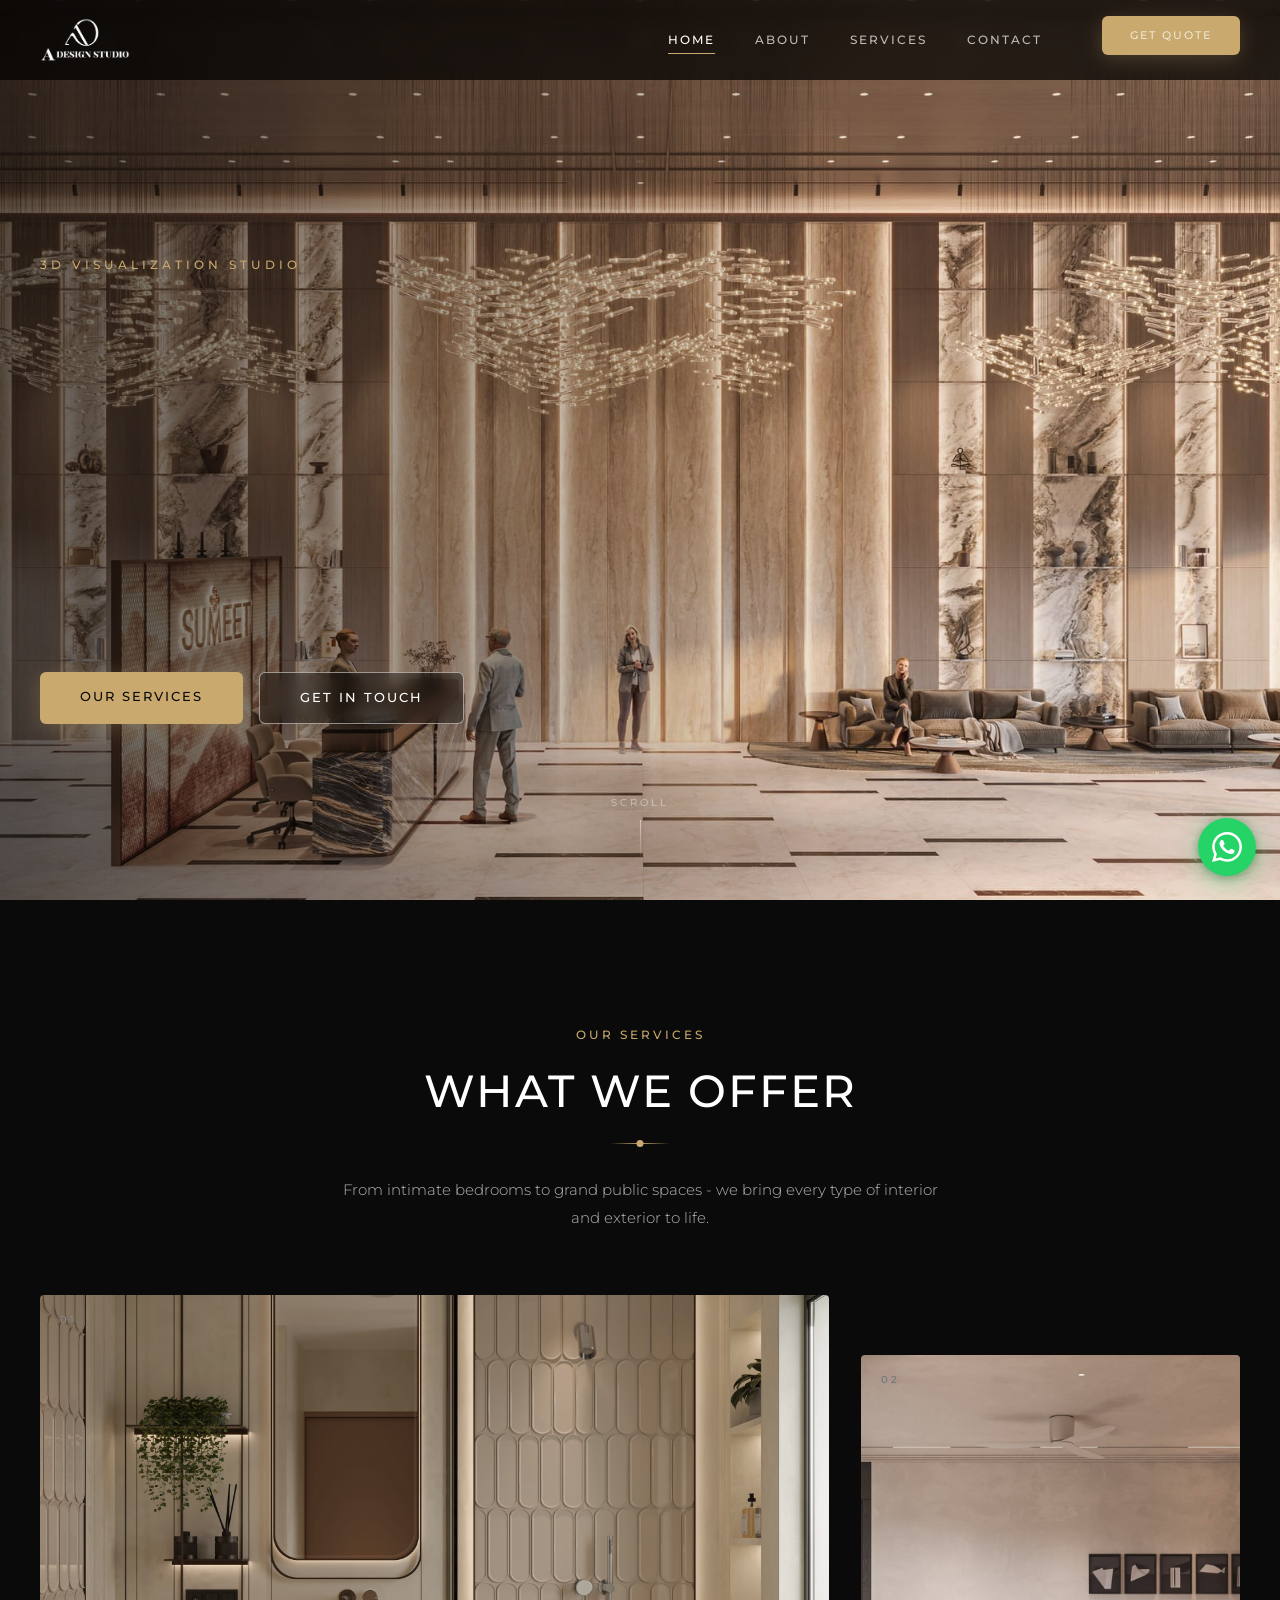
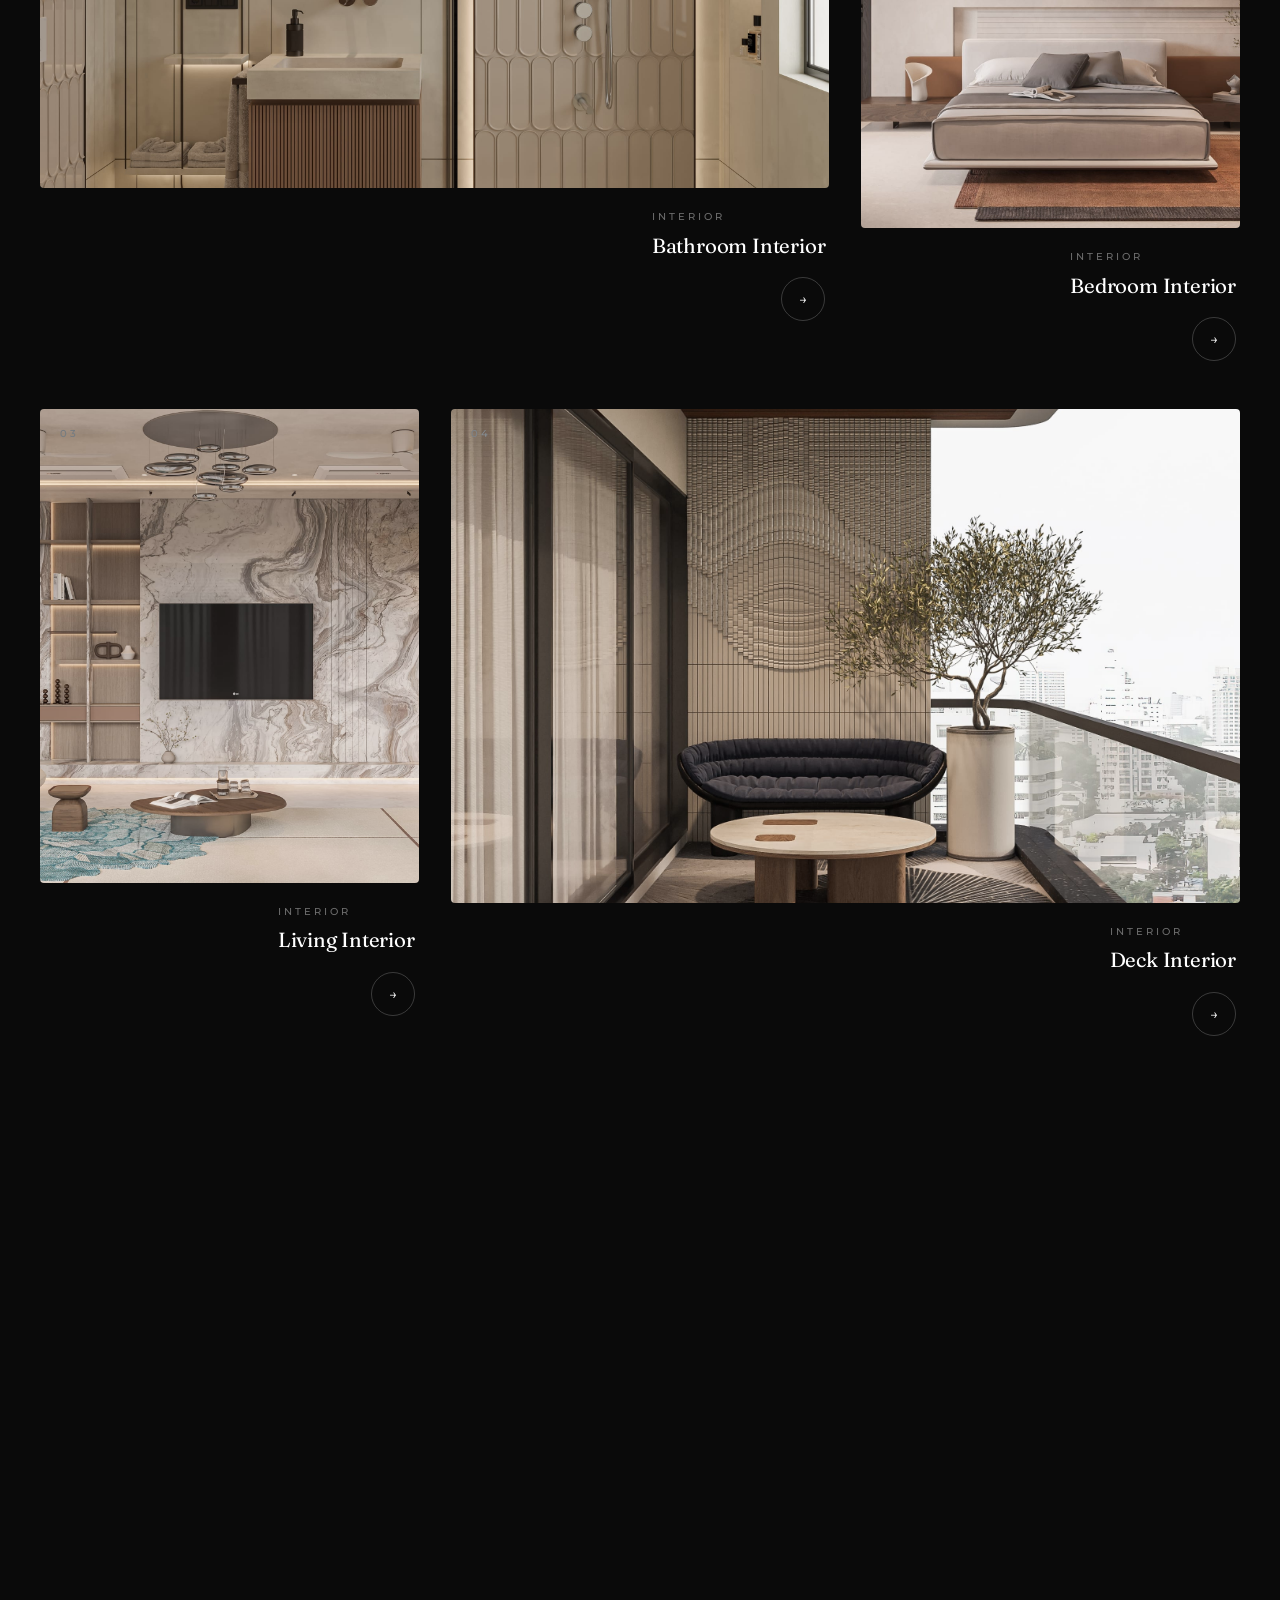
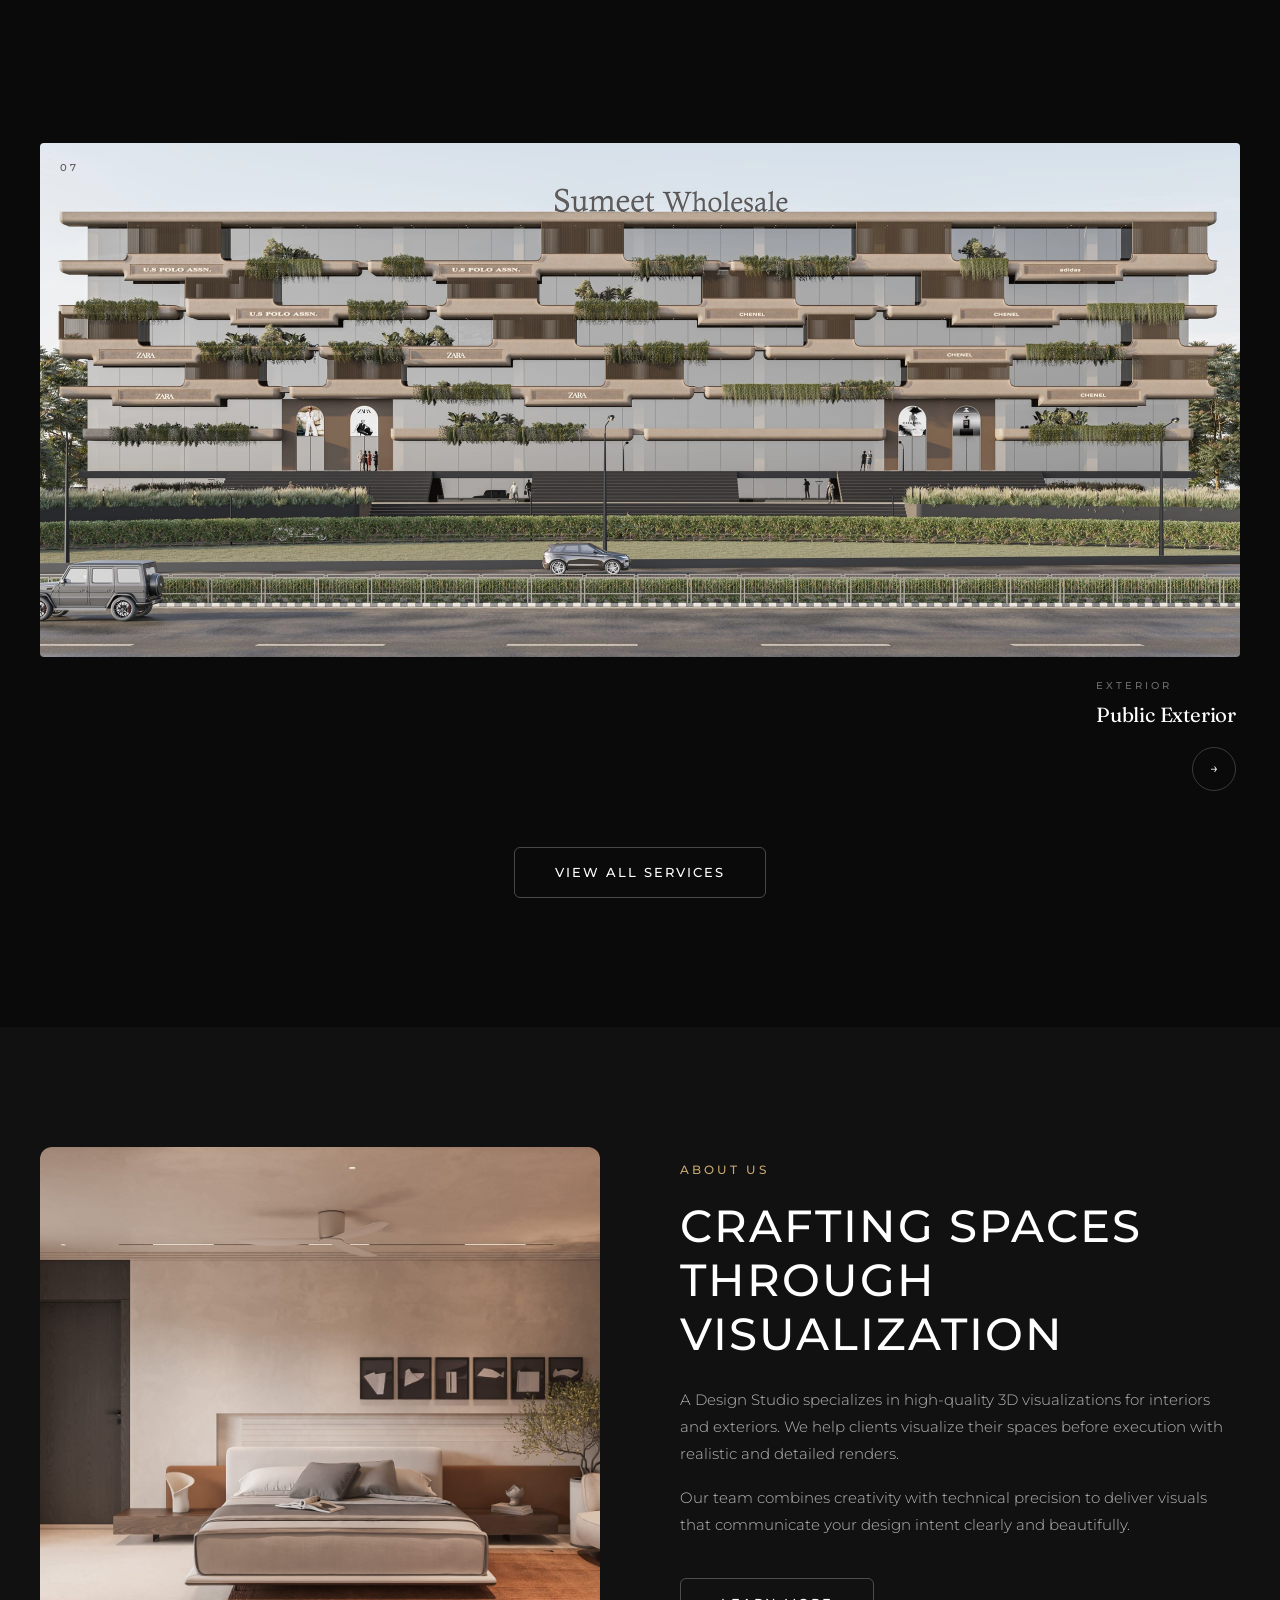
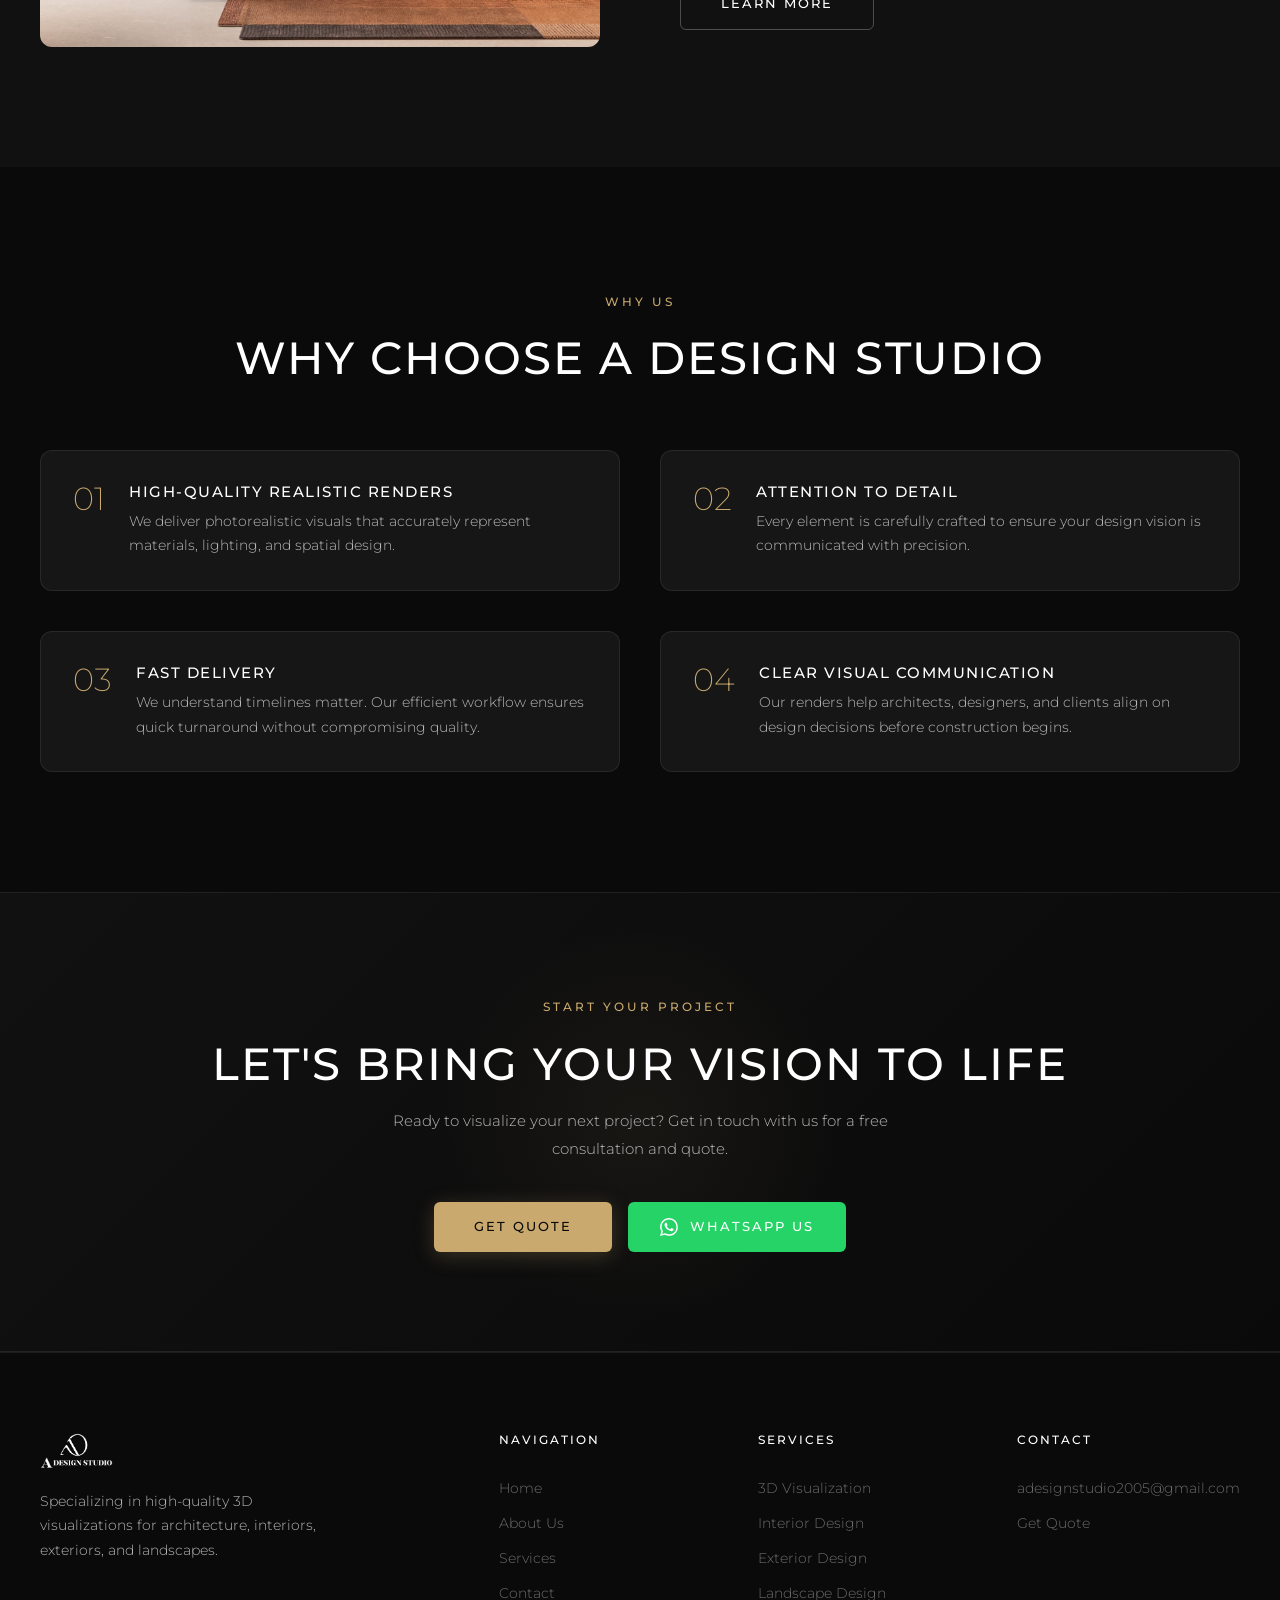
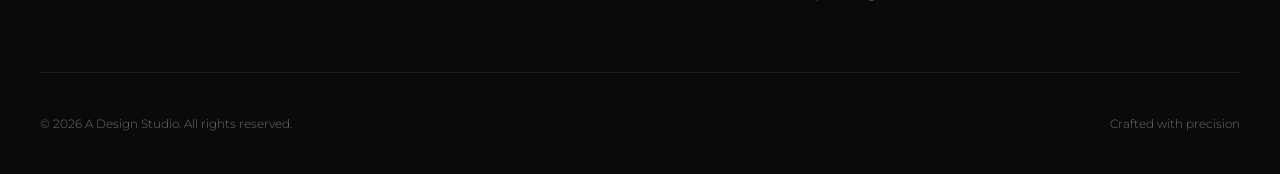
==== commit 7dd8506a: "Update font styles across all HTML files to include 'Fraunces' alongside 'Montserrat' for improved t" ====
--- a/index.html
+++ b/index.html
@@ -34,12 +34,16 @@
   <!-- Fonts & Styles -->
   <link rel="preconnect" href="https://fonts.googleapis.com">
   <link rel="preconnect" href="https://fonts.gstatic.com" crossorigin>
-  <link href="https://fonts.googleapis.com/css2?family=Montserrat:wght@200;300;400;500;600&display=swap"
+  <link
+    href="https://fonts.googleapis.com/css2?family=Fraunces:ital,opsz,wght@0,9..144,300;0,9..144,400;0,9..144,500;1,9..144,300;1,9..144,400&family=Montserrat:wght@200;300;400;500;600&display=swap"
     rel="stylesheet">
   <link rel="stylesheet" href="assets/css/style.css">
 </head>
 
 <body>
+
+  <!-- Cursor tag (appears on image hover) -->
+  <div class="cursor-tag" id="cursorTag">View</div>
 
   <!-- Header -->
   <header class="header">
@@ -78,9 +82,10 @@
     </div>
     <div class="hero-content">
       <span class="hero-label">3D Visualization Studio</span>
-      <h1>Transforming Ideas Into Realistic Visual Experiences</h1>
-      <p>We specialize in high-quality 3D architectural visualization, bringing your interior and exterior design
-        concepts to life with stunning detail and realism.</p>
+      <h1>
+        <span class="split-line"><span data-split>Transforming Ideas Into Realistic Visual Experiences</span></span>
+      </h1>
+      <p class="reveal-text"><span>We specialize in high-quality 3D architectural visualization, bringing your interior and exterior design concepts to life with stunning detail and realism.</span></p>
       <div class="btn-group">
         <a href="services.html" class="btn btn-primary btn-magnetic">Our Services</a>
         <a href="contact.html" class="btn btn-outline btn-magnetic">Get In Touch</a>
@@ -103,81 +108,102 @@
           exterior to life.</p>
       </div>
 
-      <div class="service-categories">
-
-        <a href="services.html" class="service-category-card fade-in delay-1">
+      <div class="service-categories editorial">
+
+        <a href="services.html" class="service-category-card svc-1 fade-in" data-cursor-tag="View">
+          <span class="card-index">01</span>
           <div class="service-category-img">
             <img src="assets/images/bathroom interior/BATHROOM 2 VIEW 1.jpg" alt="Bathroom Interior">
           </div>
           <div class="service-category-info">
-            <span class="service-category-tag">Interior</span>
-            <h3>Bathroom Interior</h3>
-            <span class="service-category-arrow">&rarr;</span>
-          </div>
-        </a>
-
-        <a href="services.html" class="service-category-card fade-in delay-2">
+            <div class="service-category-meta">
+              <span class="service-category-tag">Interior</span>
+              <h3>Bathroom Interior</h3>
+            </div>
+            <span class="service-category-arrow">&rarr;</span>
+          </div>
+        </a>
+
+        <a href="services.html" class="service-category-card svc-2 fade-in" data-cursor-tag="View">
+          <span class="card-index">02</span>
           <div class="service-category-img">
             <img src="assets/images/bedroom interior/01_View01.jpg" alt="Bedroom Interior">
           </div>
           <div class="service-category-info">
-            <span class="service-category-tag">Interior</span>
-            <h3>Bedroom Interior</h3>
-            <span class="service-category-arrow">&rarr;</span>
-          </div>
-        </a>
-
-        <a href="services.html" class="service-category-card fade-in delay-3">
+            <div class="service-category-meta">
+              <span class="service-category-tag">Interior</span>
+              <h3>Bedroom Interior</h3>
+            </div>
+            <span class="service-category-arrow">&rarr;</span>
+          </div>
+        </a>
+
+        <a href="services.html" class="service-category-card svc-3 fade-in" data-cursor-tag="View">
+          <span class="card-index">03</span>
           <div class="service-category-img">
             <img src="assets/images/living interior/01_View01.jpg" alt="Living Interior">
           </div>
           <div class="service-category-info">
-            <span class="service-category-tag">Interior</span>
-            <h3>Living Interior</h3>
-            <span class="service-category-arrow">&rarr;</span>
-          </div>
-        </a>
-
-        <a href="services.html" class="service-category-card fade-in delay-1">
+            <div class="service-category-meta">
+              <span class="service-category-tag">Interior</span>
+              <h3>Living Interior</h3>
+            </div>
+            <span class="service-category-arrow">&rarr;</span>
+          </div>
+        </a>
+
+        <a href="services.html" class="service-category-card svc-4 fade-in" data-cursor-tag="View">
+          <span class="card-index">04</span>
           <div class="service-category-img">
             <img src="assets/images/deck interior/LIVING AREA VIEW  (18).jpg" alt="Deck Interior">
           </div>
           <div class="service-category-info">
-            <span class="service-category-tag">Interior</span>
-            <h3>Deck Interior</h3>
-            <span class="service-category-arrow">&rarr;</span>
-          </div>
-        </a>
-
-        <a href="services.html" class="service-category-card fade-in delay-2">
+            <div class="service-category-meta">
+              <span class="service-category-tag">Interior</span>
+              <h3>Deck Interior</h3>
+            </div>
+            <span class="service-category-arrow">&rarr;</span>
+          </div>
+        </a>
+
+        <a href="services.html" class="service-category-card svc-5 fade-in" data-cursor-tag="View">
+          <span class="card-index">05</span>
           <div class="service-category-img">
             <img src="assets/images/public interior/RAIPUR LOBBY VIEW (2).jpg" alt="Public Interior">
           </div>
           <div class="service-category-info">
-            <span class="service-category-tag">Interior</span>
-            <h3>Public Interior</h3>
-            <span class="service-category-arrow">&rarr;</span>
-          </div>
-        </a>
-
-        <a href="services.html" class="service-category-card fade-in delay-3">
+            <div class="service-category-meta">
+              <span class="service-category-tag">Interior</span>
+              <h3>Public Interior</h3>
+            </div>
+            <span class="service-category-arrow">&rarr;</span>
+          </div>
+        </a>
+
+        <a href="services.html" class="service-category-card svc-6 fade-in" data-cursor-tag="View">
+          <span class="card-index">06</span>
           <div class="service-category-img">
             <img src="assets/images/private exterior/01_View01.jpg" alt="Private Exterior">
           </div>
           <div class="service-category-info">
-            <span class="service-category-tag">Exterior</span>
-            <h3>Private Exterior</h3>
-            <span class="service-category-arrow">&rarr;</span>
-          </div>
-        </a>
-
-        <a href="services.html" class="service-category-card fade-in delay-1">
+            <div class="service-category-meta">
+              <span class="service-category-tag">Exterior</span>
+              <h3>Private Exterior</h3>
+            </div>
+            <span class="service-category-arrow">&rarr;</span>
+          </div>
+        </a>
+
+        <a href="services.html" class="service-category-card svc-7 fade-in" data-cursor-tag="View">
+          <span class="card-index">07</span>
           <div class="service-category-img">
             <img src="assets/images/public exterior/01.jpg" alt="Public Exterior">
           </div>
           <div class="service-category-info">
-            <span class="service-category-tag">Exterior</span>
-            <h3>Public Exterior</h3>
+            <div class="service-category-meta">
+              <span class="service-category-tag">Exterior</span>
+              <h3>Public Exterior</h3>
+            </div>
             <span class="service-category-arrow">&rarr;</span>
           </div>
         </a>
--- a/assets/css/style.css
+++ b/assets/css/style.css
@@ -21,6 +21,9 @@
   --accent-hover: #dbbe85;
   --border: rgba(255, 255, 255, 0.08);
   --font: 'Montserrat', Arial, sans-serif;
+  --font-display: 'Fraunces', 'Playfair Display', Georgia, serif;
+  --ease-out-quart: cubic-bezier(0.22, 1, 0.36, 1);
+  --ease-out-expo: cubic-bezier(0.16, 1, 0.3, 1);
   --transition: 0.3s ease;
   --header-height: 80px;
 }
@@ -163,13 +166,14 @@
   display: flex;
   align-items: center;
   justify-content: space-between;
-  background: #000000;
-  border-bottom: 1px solid var(--border);
-  transition: background var(--transition);
+  background: rgba(0, 0, 0, 0.7);
+  backdrop-filter: blur(8px);
+  -webkit-backdrop-filter: blur(8px);
+  transition: background var(--transition), box-shadow var(--transition);
 }
 
 .header.scrolled {
-  background: #000000;
+  background: rgba(0, 0, 0, 0.85);
   box-shadow: 0 4px 20px rgba(0, 0, 0, 0.5);
 }
 
@@ -1920,3 +1924,944 @@
     font-size: 0.75rem;
   }
 }
+
+/* ==================================================
+   EDITORIAL DESIGN SYSTEM
+   Premium studio identity — typography, motion, layout
+   ================================================== */
+
+/* --- Scroll progress bar --- */
+.scroll-progress {
+  position: fixed;
+  top: 0;
+  left: 0;
+  height: 2px;
+  width: 0;
+  background: linear-gradient(90deg, transparent, var(--accent), var(--accent-hover));
+  z-index: 1100;
+  transition: width 0.05s linear;
+  pointer-events: none;
+}
+
+/* --- Display typography --- */
+.display {
+  font-family: var(--font-display);
+  font-weight: 300;
+  line-height: 0.95;
+  letter-spacing: -0.02em;
+  text-transform: none;
+}
+
+.display em,
+.display .italic {
+  font-style: italic;
+  font-weight: 400;
+  color: var(--accent);
+}
+
+.display-xl {
+  font-family: var(--font-display);
+  font-size: clamp(3rem, 11vw, 9.5rem);
+  font-weight: 300;
+  line-height: 0.92;
+  letter-spacing: -0.03em;
+  text-transform: none;
+}
+
+.display-l {
+  font-family: var(--font-display);
+  font-size: clamp(2.2rem, 6vw, 5rem);
+  font-weight: 300;
+  line-height: 1;
+  letter-spacing: -0.02em;
+  text-transform: none;
+}
+
+.display-m {
+  font-family: var(--font-display);
+  font-size: clamp(1.8rem, 4vw, 3rem);
+  font-weight: 300;
+  line-height: 1.05;
+  letter-spacing: -0.01em;
+  text-transform: none;
+}
+
+.eyebrow {
+  font-family: var(--font);
+  font-size: 0.7rem;
+  text-transform: uppercase;
+  letter-spacing: 4px;
+  font-weight: 500;
+  color: var(--accent);
+  display: inline-flex;
+  align-items: center;
+  gap: 14px;
+}
+
+.eyebrow::before {
+  content: '';
+  width: 32px;
+  height: 1px;
+  background: var(--accent);
+  flex-shrink: 0;
+  transform: scaleX(0);
+  transform-origin: left;
+  transition: transform 0.9s var(--ease-out-expo) 0.2s;
+}
+
+.visible .eyebrow::before,
+.fade-in.visible .eyebrow::before,
+.eyebrow.in-view::before {
+  transform: scaleX(1);
+}
+
+/* --- Split text: word-by-word line reveal --- */
+.split-lines {
+  display: block;
+}
+
+.split-line {
+  display: block;
+  overflow: hidden;
+  padding-bottom: 0.08em;
+  margin-bottom: -0.08em;
+}
+
+.split-word {
+  display: inline-block;
+  transform: translateY(110%);
+  opacity: 0;
+  transition:
+    transform 1s var(--ease-out-expo),
+    opacity 0.7s var(--ease-out-expo);
+  transition-delay: var(--d, 0ms);
+}
+
+.split-lines.revealed .split-word {
+  transform: translateY(0);
+  opacity: 1;
+}
+
+/* --- Hero V2: Editorial composition --- */
+.hero-v2 {
+  position: relative;
+  min-height: 100vh;
+  padding-top: calc(var(--header-height) + 40px);
+  padding-bottom: 140px;
+  overflow: hidden;
+  display: flex;
+  flex-direction: column;
+  justify-content: space-between;
+}
+
+.hero-v2 .hero-bg {
+  position: absolute;
+  inset: 0;
+  z-index: 0;
+}
+
+.hero-v2 .hero-bg img {
+  width: 100%;
+  height: 100%;
+  object-fit: cover;
+  transform: scale(1.1);
+  transition: transform 0.3s ease;
+}
+
+.hero-v2 .hero-bg::after {
+  content: '';
+  position: absolute;
+  inset: 0;
+  background:
+    linear-gradient(180deg, rgba(10, 10, 10, 0.55) 0%, rgba(10, 10, 10, 0.2) 30%, rgba(10, 10, 10, 0.15) 65%, rgba(10, 10, 10, 0.85) 100%),
+    linear-gradient(90deg, rgba(10, 10, 10, 0.6) 0%, rgba(10, 10, 10, 0) 55%);
+}
+
+.hero-watermark {
+  position: absolute;
+  right: -3vw;
+  bottom: -12vw;
+  font-family: var(--font-display);
+  font-size: 42vw;
+  line-height: 0.8;
+  font-weight: 300;
+  letter-spacing: -0.06em;
+  color: rgba(255, 255, 255, 0.035);
+  pointer-events: none;
+  z-index: 1;
+  user-select: none;
+  font-style: italic;
+}
+
+.hero-v2-inner {
+  position: relative;
+  z-index: 2;
+  display: flex;
+  flex-direction: column;
+  gap: 60px;
+  flex: 1;
+  max-width: 1280px;
+  width: 100%;
+  margin: 0 auto;
+  padding: 0 40px;
+  justify-content: center;
+}
+
+.hero-meta {
+  display: flex;
+  justify-content: space-between;
+  align-items: flex-start;
+  width: 100%;
+  gap: 40px;
+}
+
+.hero-meta-item {
+  font-size: 0.7rem;
+  text-transform: uppercase;
+  letter-spacing: 3px;
+  color: var(--text-muted);
+  font-weight: 400;
+}
+
+.hero-meta-item .dot {
+  display: inline-block;
+  width: 6px;
+  height: 6px;
+  border-radius: 50%;
+  background: var(--accent);
+  margin-right: 10px;
+  vertical-align: middle;
+  animation: heroDotPulse 2.4s ease-in-out infinite;
+}
+
+@keyframes heroDotPulse {
+  0%, 100% { opacity: 1; transform: scale(1); }
+  50% { opacity: 0.5; transform: scale(0.85); }
+}
+
+.hero-v2 .hero-title {
+  max-width: 1100px;
+  color: var(--text-primary);
+}
+
+.hero-v2 .hero-title .line-1 {
+  font-family: var(--font-display);
+  font-weight: 300;
+  font-size: clamp(2.5rem, 9vw, 8rem);
+  line-height: 0.95;
+  letter-spacing: -0.03em;
+  text-transform: none;
+}
+
+.hero-v2 .hero-title .line-2 {
+  font-family: var(--font-display);
+  font-style: italic;
+  font-weight: 400;
+  font-size: clamp(2.5rem, 9vw, 8rem);
+  line-height: 0.95;
+  letter-spacing: -0.03em;
+  color: var(--accent);
+  text-transform: none;
+}
+
+.hero-v2 .hero-title .line-3 {
+  font-family: var(--font);
+  font-weight: 200;
+  font-size: clamp(2rem, 7vw, 6rem);
+  line-height: 1;
+  letter-spacing: -0.02em;
+  text-transform: uppercase;
+}
+
+.hero-v2 .hero-sub {
+  display: flex;
+  justify-content: space-between;
+  align-items: flex-end;
+  gap: 40px;
+  flex-wrap: wrap;
+}
+
+.hero-v2 .hero-sub-text {
+  max-width: 420px;
+  font-size: 0.95rem;
+  font-weight: 300;
+  line-height: 1.7;
+  color: rgba(255, 255, 255, 0.75);
+}
+
+.hero-cta-link {
+  display: inline-flex;
+  align-items: center;
+  gap: 18px;
+  font-size: 0.75rem;
+  text-transform: uppercase;
+  letter-spacing: 3px;
+  font-weight: 500;
+  color: var(--text-primary);
+  padding: 10px 0;
+  border-bottom: 1px solid rgba(255, 255, 255, 0.2);
+  transition: all var(--transition);
+}
+
+.hero-cta-link .arrow {
+  width: 40px;
+  height: 1px;
+  background: currentColor;
+  position: relative;
+  transition: width 0.3s ease;
+}
+
+.hero-cta-link .arrow::after {
+  content: '';
+  position: absolute;
+  right: 0;
+  top: -3px;
+  width: 8px;
+  height: 8px;
+  border-top: 1px solid currentColor;
+  border-right: 1px solid currentColor;
+  transform: rotate(45deg);
+}
+
+.hero-cta-link:hover {
+  color: var(--accent);
+  border-bottom-color: var(--accent);
+}
+
+.hero-cta-link:hover .arrow {
+  width: 56px;
+}
+
+.hero-v2 .hero-footer {
+  position: relative;
+  z-index: 2;
+  max-width: 1280px;
+  width: 100%;
+  margin: 0 auto;
+  padding: 0 40px;
+  display: flex;
+  justify-content: space-between;
+  align-items: center;
+  gap: 20px;
+  font-size: 0.65rem;
+  text-transform: uppercase;
+  letter-spacing: 3px;
+  color: var(--text-muted);
+}
+
+.hero-v2 .hero-footer .scroll-hint {
+  display: flex;
+  align-items: center;
+  gap: 12px;
+}
+
+.hero-v2 .hero-footer .scroll-hint::after {
+  content: '';
+  width: 40px;
+  height: 1px;
+  background: var(--accent);
+  animation: scrollHint 2s ease-in-out infinite;
+  transform-origin: left;
+}
+
+@keyframes scrollHint {
+  0%, 100% { transform: scaleX(0.3); }
+  50% { transform: scaleX(1); }
+}
+
+/* --- Marquee / Ticker --- */
+.marquee {
+  padding: 32px 0;
+  overflow: hidden;
+  border-top: 1px solid var(--border);
+  border-bottom: 1px solid var(--border);
+  background: var(--bg-primary);
+  white-space: nowrap;
+}
+
+.marquee-track {
+  display: inline-flex;
+  gap: 60px;
+  animation: marqueeScroll 40s linear infinite;
+  padding-right: 60px;
+  will-change: transform;
+}
+
+.marquee-item {
+  display: inline-flex;
+  align-items: center;
+  gap: 60px;
+  font-family: var(--font-display);
+  font-weight: 300;
+  font-style: italic;
+  font-size: clamp(1.8rem, 3.2vw, 3rem);
+  color: var(--text-primary);
+  letter-spacing: -0.02em;
+  white-space: nowrap;
+}
+
+.marquee-item .dot {
+  display: inline-block;
+  width: 10px;
+  height: 10px;
+  border-radius: 50%;
+  background: var(--accent);
+  flex-shrink: 0;
+}
+
+.marquee-item.outline {
+  color: transparent;
+  -webkit-text-stroke: 1px rgba(255, 255, 255, 0.4);
+  font-style: normal;
+  font-weight: 300;
+  text-transform: uppercase;
+  font-family: var(--font);
+  letter-spacing: -0.01em;
+}
+
+@keyframes marqueeScroll {
+  0% { transform: translateX(0); }
+  100% { transform: translateX(-50%); }
+}
+
+.marquee:hover .marquee-track {
+  animation-play-state: paused;
+}
+
+/* --- Editorial section header --- */
+.section-header-v2 {
+  display: grid;
+  grid-template-columns: 120px 1fr;
+  gap: 48px;
+  align-items: start;
+  margin-bottom: 80px;
+  padding-top: 20px;
+  border-top: 1px solid var(--border);
+}
+
+.section-index {
+  font-family: var(--font);
+  font-size: 0.75rem;
+  font-weight: 500;
+  letter-spacing: 3px;
+  text-transform: uppercase;
+  color: var(--accent);
+  padding-top: 8px;
+  position: relative;
+  display: flex;
+  align-items: center;
+  gap: 12px;
+}
+
+.section-index::after {
+  content: '';
+  flex: 1;
+  height: 1px;
+  background: var(--border);
+}
+
+.section-heading {
+  font-family: var(--font-display);
+  font-weight: 300;
+  font-size: clamp(2rem, 5vw, 4rem);
+  line-height: 1.05;
+  letter-spacing: -0.02em;
+  max-width: 900px;
+  color: var(--text-primary);
+  text-transform: none;
+}
+
+.section-heading em {
+  font-style: italic;
+  color: var(--accent);
+  font-weight: 400;
+}
+
+.section-header-v2 .section-desc {
+  grid-column: 2;
+  margin-top: 24px;
+  max-width: 640px;
+  font-size: 0.95rem;
+  color: var(--text-secondary);
+  line-height: 1.75;
+}
+
+/* --- Service category cards (premium upgrade) --- */
+.service-categories.editorial {
+  display: grid;
+  grid-template-columns: repeat(12, 1fr);
+  gap: 32px;
+  row-gap: 48px;
+}
+
+.service-categories.editorial .service-category-card {
+  aspect-ratio: auto;
+  border-radius: 0;
+  background: transparent;
+  position: relative;
+  display: block;
+  overflow: visible;
+  transition: transform 0.6s var(--ease-out-expo);
+}
+
+.service-categories.editorial .service-category-card .service-category-img {
+  position: relative;
+  aspect-ratio: 4/5;
+  overflow: hidden;
+  border-radius: 4px;
+  transition: transform 0.5s var(--ease-out-expo);
+}
+
+.service-categories.editorial .service-category-card .service-category-img::after {
+  content: '';
+  position: absolute;
+  inset: 0;
+  background: linear-gradient(to bottom, rgba(0, 0, 0, 0) 50%, rgba(0, 0, 0, 0.5) 100%);
+  opacity: 0;
+  transition: opacity 0.5s var(--ease-out-expo);
+}
+
+.service-categories.editorial .service-category-card:hover .service-category-img::after {
+  opacity: 1;
+}
+
+.service-categories.editorial .service-category-card .service-category-img img {
+  transition: transform 1s var(--ease-out-expo), filter 0.5s ease;
+  filter: grayscale(15%);
+}
+
+.service-categories.editorial .service-category-card:hover .service-category-img img {
+  transform: scale(1.06);
+  filter: grayscale(0%);
+}
+
+.service-categories.editorial .service-category-info {
+  position: static;
+  padding: 20px 0 0;
+  background: none;
+  display: flex;
+  justify-content: space-between;
+  align-items: flex-end;
+  gap: 20px;
+}
+
+.service-categories.editorial .service-category-meta {
+  display: flex;
+  flex-direction: column;
+  gap: 8px;
+  flex: 1;
+}
+
+.service-categories.editorial .service-category-tag {
+  font-family: var(--font);
+  font-size: 0.65rem;
+  letter-spacing: 3px;
+  text-transform: uppercase;
+  color: var(--text-muted);
+  margin: 0;
+}
+
+.service-categories.editorial .service-category-info h3 {
+  font-family: var(--font-display);
+  font-weight: 400;
+  font-size: clamp(1.2rem, 1.6vw, 1.6rem);
+  line-height: 1.15;
+  letter-spacing: -0.01em;
+  color: var(--text-primary);
+  text-transform: none;
+  margin: 0;
+}
+
+.service-categories.editorial .service-category-card:hover .service-category-info h3 {
+  color: var(--accent);
+}
+
+.service-categories.editorial .service-category-arrow {
+  width: 44px;
+  height: 44px;
+  border: 1px solid rgba(255, 255, 255, 0.2);
+  flex-shrink: 0;
+  font-size: 0.9rem;
+}
+
+.service-categories.editorial .service-category-card:hover .service-category-arrow {
+  background: var(--accent);
+  border-color: var(--accent);
+  color: var(--bg-primary);
+  transform: translate(4px, -4px);
+}
+
+/* --- Asymmetric editorial grid spans --- */
+.service-categories.editorial .svc-1 { grid-column: span 8; }  /* wide feature */
+.service-categories.editorial .svc-2 { grid-column: span 4; }  /* portrait */
+.service-categories.editorial .svc-3 { grid-column: span 4; }  /* portrait */
+.service-categories.editorial .svc-4 { grid-column: span 8; }  /* wide */
+.service-categories.editorial .svc-5 { grid-column: span 6; }  /* medium */
+.service-categories.editorial .svc-6 { grid-column: span 6; }  /* medium */
+.service-categories.editorial .svc-7 { grid-column: span 12; } /* full-width finale */
+
+/* Aspect ratios for varied visual rhythm */
+.service-categories.editorial .svc-1 .service-category-img,
+.service-categories.editorial .svc-4 .service-category-img {
+  aspect-ratio: 16 / 10;
+}
+
+.service-categories.editorial .svc-2 .service-category-img,
+.service-categories.editorial .svc-3 .service-category-img {
+  aspect-ratio: 4 / 5;
+}
+
+.service-categories.editorial .svc-5 .service-category-img,
+.service-categories.editorial .svc-6 .service-category-img {
+  aspect-ratio: 4 / 3;
+}
+
+.service-categories.editorial .svc-7 .service-category-img {
+  aspect-ratio: 21 / 9;
+}
+
+/* Subtle vertical offsets create editorial rhythm */
+.service-categories.editorial .svc-2 { margin-top: 60px; }
+.service-categories.editorial .svc-3 { margin-top: 0; }
+.service-categories.editorial .svc-5 { margin-top: 40px; }
+.service-categories.editorial .svc-6 { margin-top: 0; }
+
+/* Premium hover: reveal label from bottom-left */
+.service-categories.editorial .service-category-card {
+  position: relative;
+}
+
+.service-categories.editorial .service-category-info {
+  padding: 20px 4px 0;
+}
+
+.service-categories.editorial .service-category-card .service-category-img {
+  position: relative;
+}
+
+/* Overlay label that slides up on hover (on top of image) */
+.service-categories.editorial .service-category-card .hover-label {
+  position: absolute;
+  left: 24px;
+  bottom: 24px;
+  z-index: 2;
+  display: flex;
+  flex-direction: column;
+  gap: 4px;
+  opacity: 0;
+  transform: translateY(16px);
+  transition: opacity 0.5s var(--ease-out-expo), transform 0.5s var(--ease-out-expo);
+  pointer-events: none;
+}
+
+.service-categories.editorial .service-category-card:hover .hover-label {
+  opacity: 1;
+  transform: translateY(0);
+}
+
+.service-categories.editorial .service-category-card .hover-label .label-tag {
+  font-size: 0.6rem;
+  text-transform: uppercase;
+  letter-spacing: 3px;
+  color: var(--accent);
+  font-weight: 500;
+}
+
+.service-categories.editorial .service-category-card .hover-label .label-title {
+  font-family: var(--font-display);
+  font-weight: 400;
+  font-size: 1.6rem;
+  color: #fff;
+  line-height: 1.1;
+  letter-spacing: -0.01em;
+}
+
+/* Index number on each card */
+.service-categories.editorial .service-category-card .card-index {
+  position: absolute;
+  top: 16px;
+  left: 20px;
+  z-index: 2;
+  font-family: var(--font);
+  font-size: 0.65rem;
+  font-weight: 500;
+  letter-spacing: 3px;
+  color: rgba(255, 255, 255, 0.7);
+  mix-blend-mode: difference;
+}
+
+/* --- About split layout --- */
+.about-split {
+  display: grid;
+  grid-template-columns: 1fr 1fr;
+  gap: 100px;
+  align-items: end;
+}
+
+.about-split .about-text .eyebrow {
+  margin-bottom: 32px;
+}
+
+.about-split .about-text h2 {
+  font-family: var(--font-display);
+  font-weight: 300;
+  font-size: clamp(2rem, 4.5vw, 3.6rem);
+  line-height: 1.05;
+  letter-spacing: -0.02em;
+  text-transform: none;
+  margin-bottom: 32px;
+  color: var(--text-primary);
+}
+
+.about-split .about-text h2 em {
+  font-style: italic;
+  color: var(--accent);
+}
+
+.about-split .about-text p {
+  margin-bottom: 16px;
+}
+
+/* --- Why Us Editorial --- */
+.why-editorial {
+  display: grid;
+  grid-template-columns: 1fr 1fr;
+  gap: 24px 64px;
+}
+
+.why-editorial .feature-item {
+  padding: 40px 0;
+  background: none;
+  border: none;
+  border-top: 1px solid var(--border);
+  border-radius: 0;
+  gap: 32px;
+  transition: padding-left 0.4s var(--ease-out-expo);
+}
+
+.why-editorial .feature-item:hover {
+  transform: none;
+  box-shadow: none;
+  padding-left: 12px;
+}
+
+.why-editorial .feature-num {
+  font-family: var(--font-display);
+  font-weight: 300;
+  font-style: italic;
+  font-size: 2.4rem;
+  color: var(--accent);
+}
+
+.why-editorial .feature-content h3 {
+  font-family: var(--font-display);
+  font-weight: 400;
+  font-size: 1.4rem;
+  text-transform: none;
+  letter-spacing: -0.01em;
+  line-height: 1.2;
+  margin-bottom: 12px;
+}
+
+/* --- CTA Editorial --- */
+.cta-editorial {
+  position: relative;
+  padding: 160px 0;
+  text-align: center;
+  overflow: hidden;
+}
+
+.cta-editorial::before {
+  content: '';
+  position: absolute;
+  inset: 0;
+  background: radial-gradient(circle at 50% 50%, rgba(201, 169, 110, 0.08) 0%, transparent 55%);
+  pointer-events: none;
+}
+
+.cta-editorial .eyebrow {
+  justify-content: center;
+  margin-bottom: 32px;
+}
+
+.cta-editorial h2 {
+  font-family: var(--font-display);
+  font-weight: 300;
+  font-size: clamp(2.4rem, 6vw, 5rem);
+  line-height: 1;
+  letter-spacing: -0.02em;
+  text-transform: none;
+  margin-bottom: 24px;
+  max-width: 900px;
+  margin-left: auto;
+  margin-right: auto;
+}
+
+.cta-editorial h2 em {
+  font-style: italic;
+  color: var(--accent);
+}
+
+.cta-editorial p {
+  max-width: 460px;
+  margin: 0 auto 48px;
+}
+
+/* --- Magnetic cursor feedback --- */
+.magnetic {
+  display: inline-block;
+  transition: transform 0.3s var(--ease-out-quart);
+  will-change: transform;
+}
+
+/* --- Image hover cursor tag --- */
+.cursor-tag {
+  position: fixed;
+  top: 0;
+  left: 0;
+  padding: 10px 18px;
+  background: var(--accent);
+  color: var(--bg-primary);
+  font-size: 0.65rem;
+  text-transform: uppercase;
+  letter-spacing: 2px;
+  font-weight: 500;
+  border-radius: 100px;
+  pointer-events: none;
+  z-index: 9999;
+  opacity: 0;
+  transform: translate(-50%, -50%) scale(0.6);
+  transition: opacity 0.25s ease, transform 0.25s ease;
+  white-space: nowrap;
+}
+
+.cursor-tag.visible {
+  opacity: 1;
+  transform: translate(-50%, -50%) scale(1);
+}
+
+@media (hover: none) {
+  .cursor-tag { display: none !important; }
+}
+
+/* --- Line reveal for text (simple, per line) --- */
+.reveal-text {
+  display: block;
+  overflow: hidden;
+}
+
+.reveal-text > * {
+  display: block;
+  transform: translateY(100%);
+  opacity: 0;
+  transition: transform 1s var(--ease-out-expo), opacity 0.7s var(--ease-out-expo);
+  transition-delay: var(--d, 0ms);
+}
+
+.reveal-text.visible > * {
+  transform: translateY(0);
+  opacity: 1;
+}
+
+/* --- Responsive editorial tweaks --- */
+@media (max-width: 1024px) {
+  .service-categories.editorial {
+    grid-template-columns: repeat(6, 1fr);
+  }
+  .service-categories.editorial .svc-1,
+  .service-categories.editorial .svc-2,
+  .service-categories.editorial .svc-3,
+  .service-categories.editorial .svc-4,
+  .service-categories.editorial .svc-5,
+  .service-categories.editorial .svc-6,
+  .service-categories.editorial .svc-7 {
+    grid-column: span 3;
+    margin-top: 0;
+  }
+
+  .about-split {
+    grid-template-columns: 1fr;
+    gap: 48px;
+  }
+
+  .why-editorial {
+    grid-template-columns: 1fr;
+    gap: 0;
+  }
+
+  .section-header-v2 {
+    grid-template-columns: 100px 1fr;
+    gap: 32px;
+    margin-bottom: 56px;
+  }
+}
+
+@media (max-width: 768px) {
+  .hero-v2 {
+    padding-top: calc(var(--header-height) + 20px);
+    padding-bottom: 80px;
+  }
+
+  .hero-v2-inner {
+    gap: 40px;
+    padding: 0 20px;
+  }
+
+  .hero-v2 .hero-footer {
+    padding: 0 20px;
+    flex-wrap: wrap;
+    gap: 12px;
+  }
+
+  .hero-v2 .hero-sub {
+    flex-direction: column;
+    align-items: flex-start;
+    gap: 24px;
+  }
+
+  .hero-meta {
+    flex-direction: column;
+    gap: 12px;
+  }
+
+  .hero-watermark {
+    font-size: 60vw;
+    right: -10vw;
+    bottom: -8vw;
+  }
+
+  .service-categories.editorial {
+    grid-template-columns: 1fr;
+    row-gap: 32px;
+    gap: 20px;
+  }
+
+  .service-categories.editorial .svc-1,
+  .service-categories.editorial .svc-2,
+  .service-categories.editorial .svc-3,
+  .service-categories.editorial .svc-4,
+  .service-categories.editorial .svc-5,
+  .service-categories.editorial .svc-6,
+  .service-categories.editorial .svc-7 {
+    grid-column: auto;
+    margin-top: 0;
+  }
+
+  .section-header-v2 {
+    grid-template-columns: 1fr;
+    gap: 16px;
+  }
+
+  .section-index::after {
+    display: none;
+  }
+
+  .marquee-item {
+    font-size: 1.6rem;
+    gap: 32px;
+  }
+
+  .marquee-track {
+    gap: 32px;
+  }
+}
